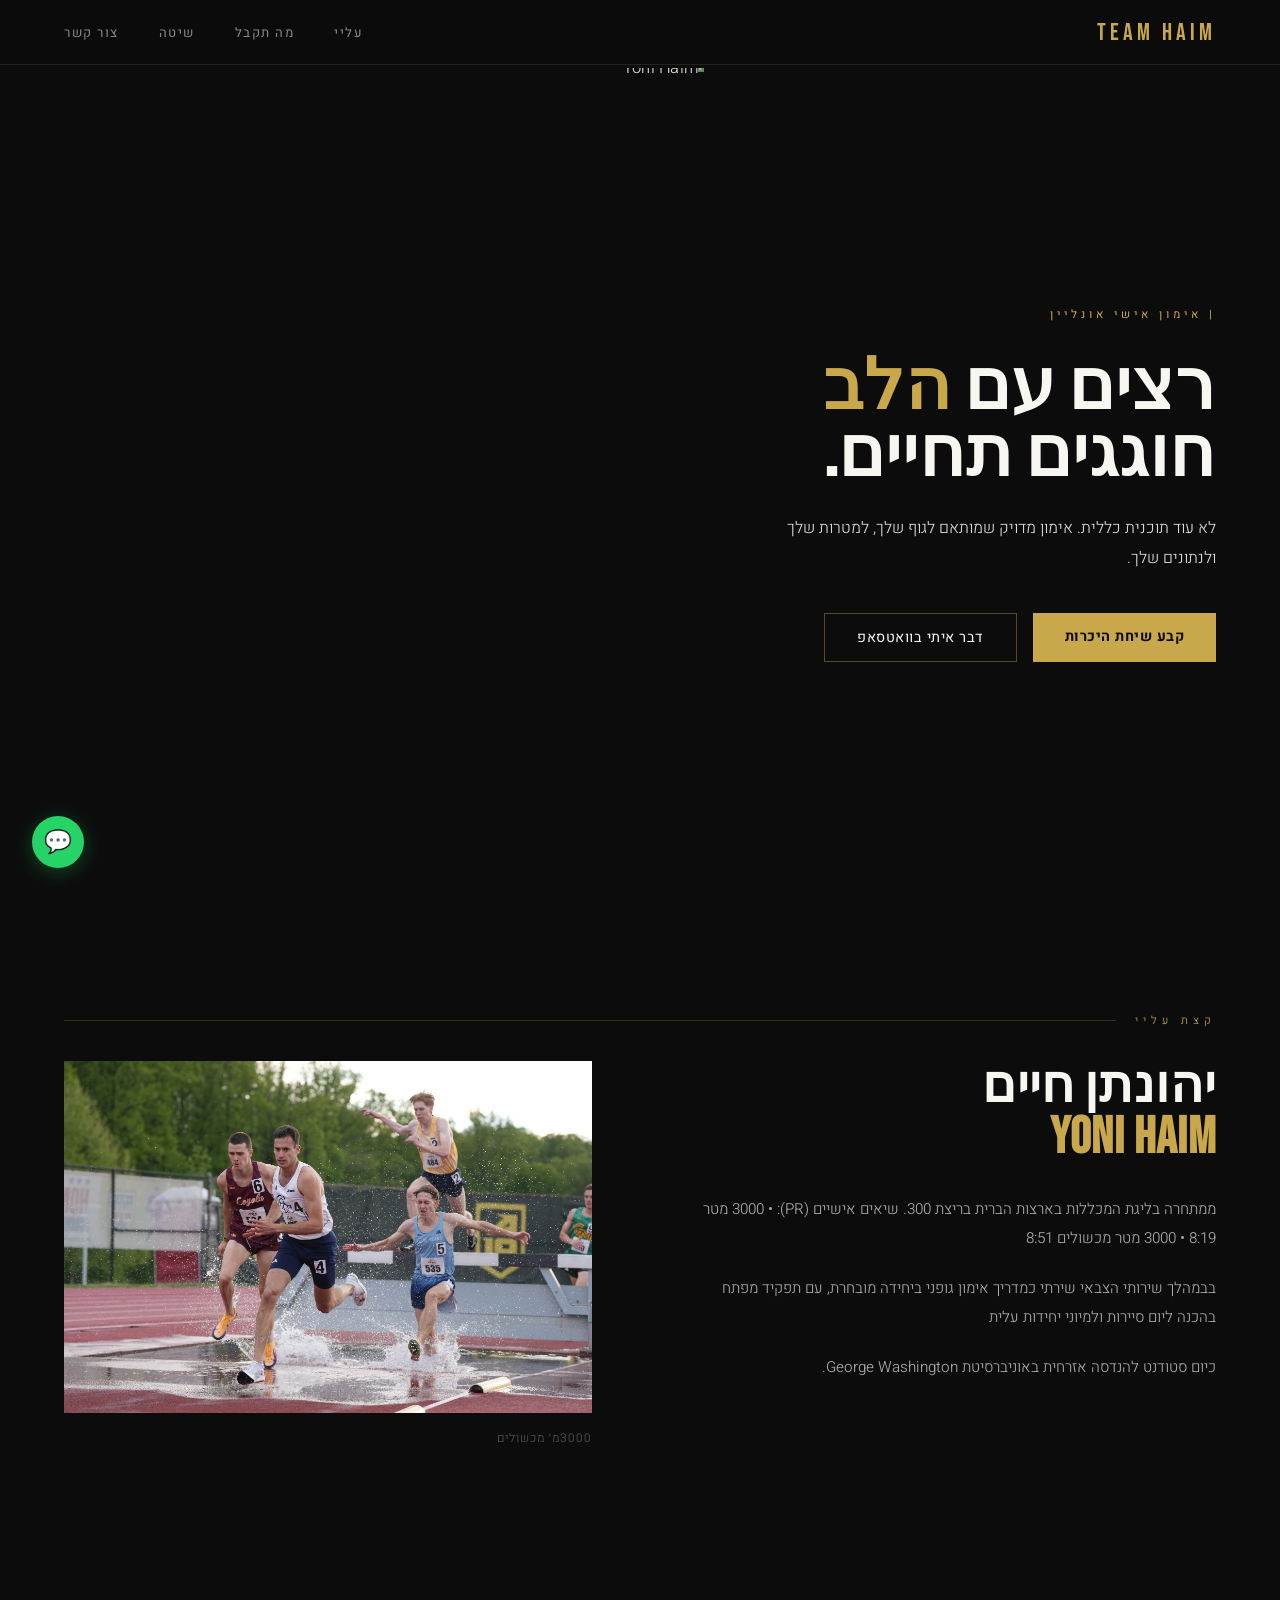
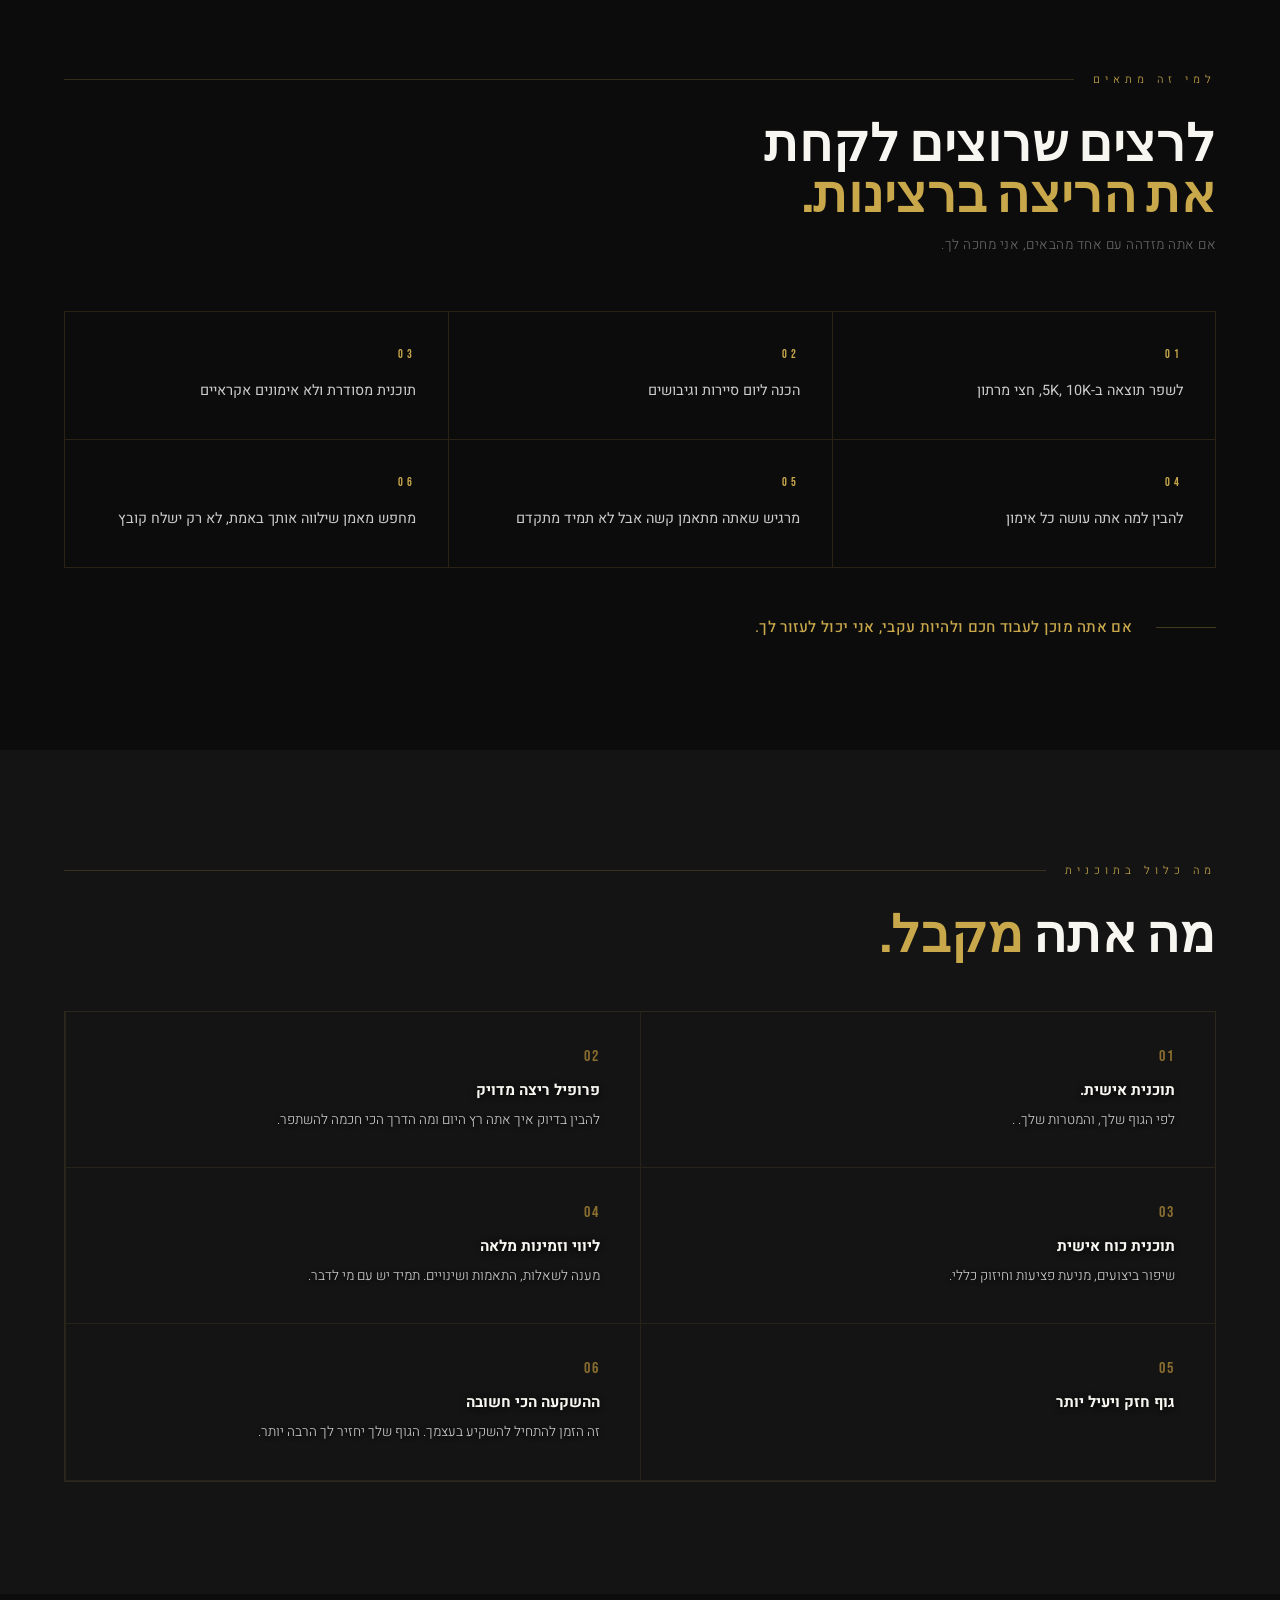
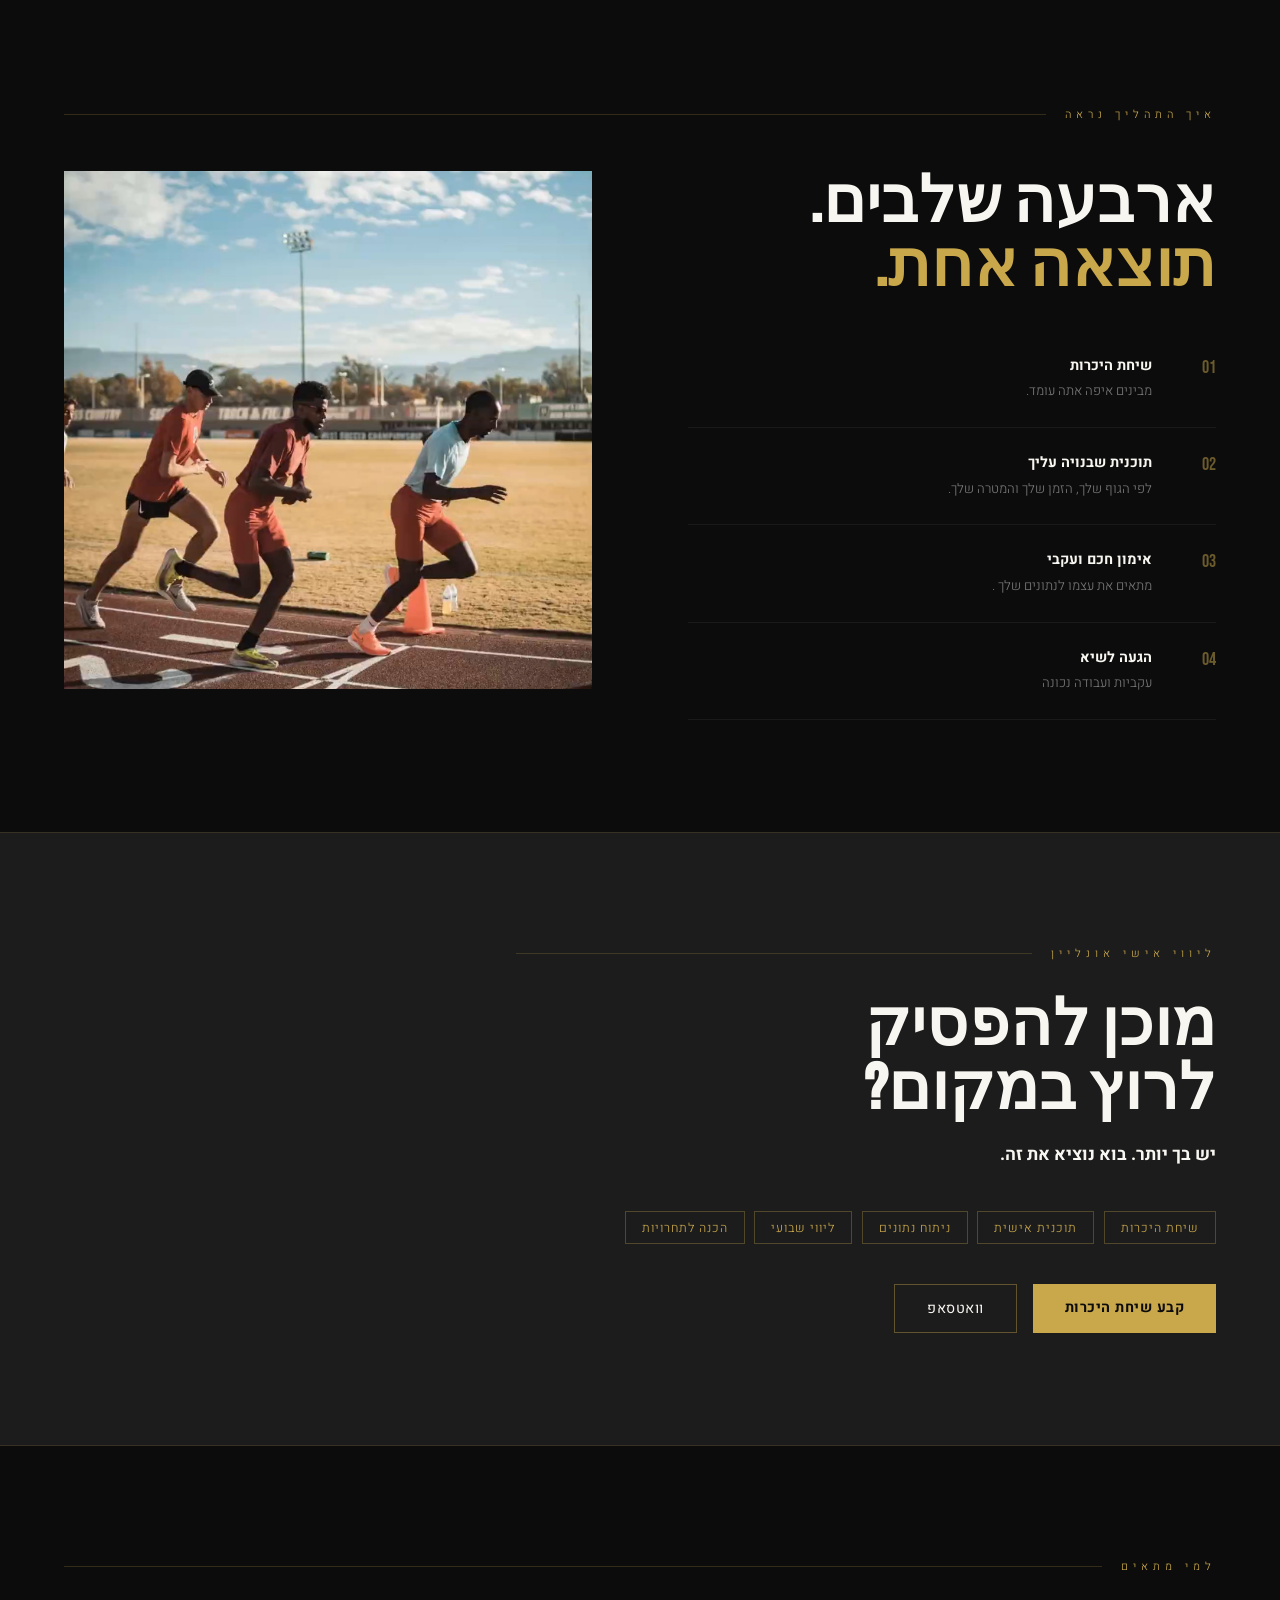
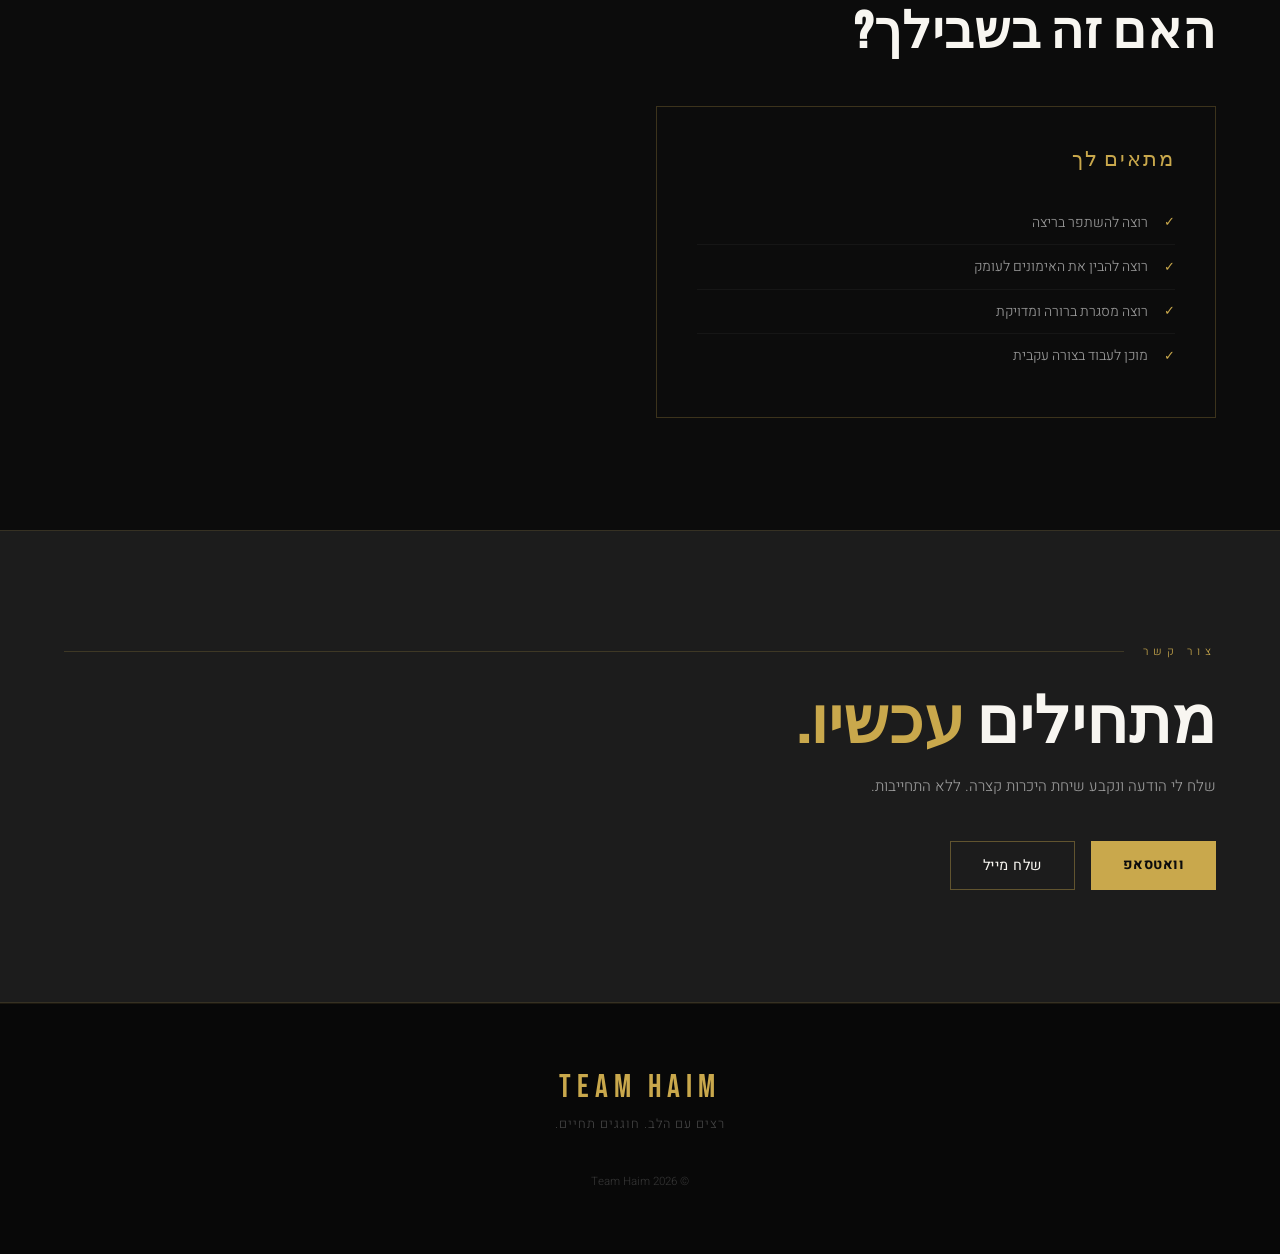
==== index.html @ 81c96c34 "Update index.html" ====
<!DOCTYPE html>
<html lang="he" dir="rtl">
<head>
<meta charset="UTF-8">
<meta name="viewport" content="width=device-width, initial-scale=1.0, viewport-fit=cover">
<title>Team Haim | רצים עם הלב</title>
<meta name="description" content="Team Haim - אימון ריצה אישי ואונליין. תוכנית מותאמת אישית, ניתוח נתונים מתקדם וליווי צמוד עד היעד.">
<meta name="theme-color" content="#0c0c0c">
<meta name="apple-mobile-web-app-capable" content="yes">
<meta name="apple-mobile-web-app-status-bar-style" content="black-translucent">
<meta property="og:title" content="Team Haim | רצים עם הלב">
<meta property="og:description" content="אימון ריצה אישי ואונליין. תוכנית מותאמת אישית, ניתוח נתונים מתקדם וליווי צמוד עד היעד.">
<meta property="og:type" content="website">
<link href="https://fonts.googleapis.com/css2?family=Heebo:wght@300;400;500;700;900&family=Bebas+Neue&display=swap" rel="stylesheet">
<link rel="stylesheet" href="styles.css">
</head>
<body>

<nav>
  <div class="nav-logo">TEAM HAIM</div>
  <ul class="nav-links">
    <li><a href="#about">עליי</a></li>
    <li><a href="#benefits">מה תקבל</a></li>
    <li><a href="#method">שיטה</a></li>
    <li><a href="#contact">צור קשר</a></li>
  </ul>
  <button class="hamburger" id="hamburgerBtn" aria-label="תפריט">
    <span></span><span></span><span></span>
  </button>
</nav>

<div class="mobile-menu" id="mobileMenu">
  <a href="#about" onclick="closeMenu()">עליי</a>
  <a href="#benefits" onclick="closeMenu()">מה תקבל</a>
  <a href="#method" onclick="closeMenu()">שיטה</a>
  <a href="#coaching" onclick="closeMenu()">ליווי</a>
  <a href="#contact" onclick="closeMenu()">צור קשר</a>
</div>

<!-- ═══════════════════════════════════════════════════════════
     HERO

     DESKTOP  — CSS grid (direction:ltr override) puts
     hero-image-panel in the LEFT column (55%) as a contained
     side panel, and hero-text in the RIGHT column (45%) on
     a solid black background. No full-bleed, no gradient.

     MOBILE   — Flex column. hero-image-panel is position:absolute
     but its TOP is set to the estimated header height (~11rem) so
     it starts BELOW the black title bar. Faces appear at the very
     top of the image zone, not hidden behind the header.
     hero-content has a top padding that pushes the bio text down
     into the mid-body area of the image (below the faces).
     ═══════════════════════════════════════════════════════════ -->
<section class="hero">

  <!-- Photo — contained left panel on desktop, bg image on mobile -->
  <div class="hero-image-panel">
    <img src="yoni-main.jpg" alt="Yoni Haim">
  </div>

  <!-- Text wrapper — right column on desktop, stacked on mobile -->
  <div class="hero-text">

    <div class="hero-header">
      <div class="hero-tag">  | אימון אישי אונליין</div>
      <h1 class="hero-title">
        רצים עם <em>הלב</em><br>
        חוגגים תחיים.
      </h1>
    </div>

    <div class="hero-content">
  <p class="hero-sub">
לא עוד תוכנית כללית. אימון מדויק שמותאם לגוף שלך, למטרות שלך ולנתונים שלך.
  </p>
  <div class="hero-btns">
    <a href="#contact" class="btn-gold">קבע שיחת היכרות</a>
    <a href="https://wa.me/972558814177" target="_blank" class="btn-outline">דבר איתי בוואטסאפ</a>
  </div>
</div>

  </div><!-- /hero-text -->
</section>

<!-- ABOUT -->
<section class="section" id="about">
  <div class="section-label">קצת עליי</div>
  <div class="about-grid">
    <div class="about-text">
      <h2 class="section-title">יהונתן חיים<br><span style="color:var(--gold)">Yoni Haim</span></h2>
      <p>ממתחרה בליגת המכללות בארצות הברית בריצת 300.

שיאים אישיים (PR):
• 3000 מטר 8:19  
• 3000 מטר מכשולים 8:51 </p>
      <p>בבמהלך שירותי הצבאי שירתי כמדריך אימון גופני ביחידה מובחרת, עם תפקיד מפתח בהכנה ליום סיירות  ולמיוני יחידות עלית</p>
      <p>כיום סטודנט להנדסה אזרחית באוניברסיטת George Washington.</p>
    </div>
    <div class="about-image-stack">
      <img src="race-1.jpg" alt="Race">
      <p class="about-image-caption">3000מ׳ מכשולים</p>
    </div>
  </div>
</section>

<!-- WHO IS THIS FOR -->
<section id="who" style="padding:7rem 4rem;background:var(--black);">
  <div class="section-label">למי זה מתאים</div>
  <h2 class="section-title" style="margin-bottom:0.8rem;">לרצים שרוצים לקחת<br><em style="color:var(--gold);font-style:normal;">את הריצה ברצינות.</em></h2>
  <p style="color:#666;font-size:0.85rem;margin-bottom:3.5rem;max-width:440px;letter-spacing:0.5px;">אם אתה מזדהה עם אחד מהבאים, אני מחכה לך.</p>
  <div class="who-grid">
    <div class="who-card" style="padding:2.2rem 2rem;border-left:1px solid rgba(201,168,76,0.15);border-bottom:1px solid rgba(201,168,76,0.15);">
      <div style="font-family:'Bebas Neue',sans-serif;font-size:0.75rem;color:var(--gold);letter-spacing:4px;margin-bottom:1rem;">01</div>
      <p style="font-size:0.9rem;color:#ccc;line-height:1.8;font-weight:400;">לשפר תוצאה ב-5K, 10K, חצי מרתון</p>
    </div>
    <div class="who-card" style="padding:2.2rem 2rem;border-left:1px solid rgba(201,168,76,0.15);border-bottom:1px solid rgba(201,168,76,0.15);">
      <div style="font-family:'Bebas Neue',sans-serif;font-size:0.75rem;color:var(--gold);letter-spacing:4px;margin-bottom:1rem;">02</div>
      <p style="font-size:0.9rem;color:#ccc;line-height:1.8;font-weight:400;">הכנה ליום סיירות וגיבושים </p>
    </div>
    <div class="who-card" style="padding:2.2rem 2rem;border-bottom:1px solid rgba(201,168,76,0.15);">
      <div style="font-family:'Bebas Neue',sans-serif;font-size:0.75rem;color:var(--gold);letter-spacing:4px;margin-bottom:1rem;">03</div>
      <p style="font-size:0.9rem;color:#ccc;line-height:1.8;font-weight:400;">תוכנית מסודרת ולא אימונים אקראיים</p>
    </div>
    <div class="who-card" style="padding:2.2rem 2rem;border-left:1px solid rgba(201,168,76,0.15);">
      <div style="font-family:'Bebas Neue',sans-serif;font-size:0.75rem;color:var(--gold);letter-spacing:4px;margin-bottom:1rem;">04</div>
      <p style="font-size:0.9rem;color:#ccc;line-height:1.8;font-weight:400;">להבין למה אתה עושה כל אימון</p>
    </div>
    <div class="who-card" style="padding:2.2rem 2rem;border-left:1px solid rgba(201,168,76,0.15);">
      <div style="font-family:'Bebas Neue',sans-serif;font-size:0.75rem;color:var(--gold);letter-spacing:4px;margin-bottom:1rem;">05</div>
      <p style="font-size:0.9rem;color:#ccc;line-height:1.8;font-weight:400;">מרגיש שאתה מתאמן קשה אבל לא תמיד מתקדם</p>
    </div>
    <div class="who-card" style="padding:2.2rem 2rem;">
      <div style="font-family:'Bebas Neue',sans-serif;font-size:0.75rem;color:var(--gold);letter-spacing:4px;margin-bottom:1rem;">06</div>
      <p style="font-size:0.9rem;color:#ccc;line-height:1.8;font-weight:400;">מחפש מאמן שילווה אותך באמת, לא רק ישלח קובץ</p>
    </div>
  </div>
  <div style="margin-top:3rem;display:flex;align-items:center;gap:1.5rem;">
    <div style="height:1px;background:rgba(201,168,76,0.3);flex:1;max-width:60px;"></div>
    <p style="font-size:0.95rem;color:var(--gold);font-weight:500;letter-spacing:0.3px;">אם אתה מוכן לעבוד חכם ולהיות עקבי, אני יכול לעזור לך.</p>
  </div>
</section>

<!-- BENEFITS — no image on desktop, yoni-last.jpeg on mobile -->
<section class="benefits dark-section" id="benefits">
  <div class="benefits-bg-wrap">
    <img class="benefits-bg-img" src="yoni-last.jpeg" alt="">
    <div class="benefits-overlay"></div>
  </div>
  <div class="benefits-body">
    <div class="section-label">מה כלול בתוכנית</div>
    <h2 class="section-title">מה אתה <em style="color:var(--gold);font-style:normal">מקבל.</em></h2>
    <div class="benefits-grid">
      <div class="benefit-item"><div class="benefit-num">01</div><div class="benefit-title">תוכנית אישית.</div><div class="benefit-desc">לפי הגוף שלך, והמטרות שלך. .</div></div>
      <div class="benefit-item"><div class="benefit-num">02</div><div class="benefit-title">פרופיל ריצה מדויק</div><div class="benefit-desc">להבין בדיוק איך אתה רץ היום ומה הדרך הכי חכמה להשתפר.</div></div>
      <div class="benefit-item"><div class="benefit-num">03</div><div class="benefit-title">תוכנית כוח אישית</div><div class="benefit-desc">שיפור ביצועים, מניעת פציעות וחיזוק כללי.</div></div>
      <div class="benefit-item"><div class="benefit-num">04</div><div class="benefit-title">ליווי וזמינות מלאה</div><div class="benefit-desc"> מענה לשאלות, התאמות ושינויים. תמיד יש עם מי לדבר.</div></div>
      <div class="benefit-item"><div class="benefit-num">05</div><div class="benefit-title">גוף חזק ויעיל יותר</div><div class="benefit-desc"></div></div>
      <div class="benefit-item"><div class="benefit-num">06</div><div class="benefit-title">ההשקעה הכי חשובה</div><div class="benefit-desc">זה הזמן להתחיל להשקיע בעצמך. הגוף שלך יחזיר לך הרבה יותר.</div></div>
    </div>
  </div>
</section>

<!-- METHOD — yoni-train.jpeg desktop only -->
<section class="section" id="method">
  <div class="section-label">איך התהליך נראה</div>
  <div class="method-grid">
    <div class="method-steps">
      <h2 class="section-title" style="margin-bottom:2rem;font-size:clamp(2.5rem,5vw,4rem)">ארבעה שלבים.<br><em style="color:var(--gold);font-style:normal">תוצאה אחת.</em></h2>
      <div class="step"><div class="step-num">01</div><div><div class="step-title">שיחת היכרות</div><div class="step-desc">מבינים איפה אתה עומד.</div></div></div>
      <div class="step"><div class="step-num">02</div><div><div class="step-title">תוכנית שבנויה עליך</div><div class="step-desc">לפי הגוף שלך, הזמן שלך והמטרה שלך.</div></div></div>
      <div class="step"><div class="step-num">03</div><div><div class="step-title">אימון חכם ועקבי</div><div class="step-desc">מתאים את עצמו לנתונים שלך .</div></div></div>
      <div class="step"><div class="step-num">04</div><div><div class="step-title">הגעה לשיא</div><div class="step-desc">עקביות ועבודה נכונה</div></div></div>
    </div>
    <div class="method-image">
      <img src="yoni-train.jpeg" alt="Training">
    </div>
  </div>
</section>

<!-- CTA -->
<section class="cta-section" id="coaching">
  <div class="cta-inner">
    <div class="section-label">ליווי אישי אונליין</div>
    <h2 class="cta-title">מוכן להפסיק<br>לרוץ במקום?</h2>
    <p class="cta-body"><strong style="display:block;font-size:1.1rem;color:var(--white);margin-bottom:0.5rem;">יש בך יותר. בוא נוציא את זה.</strong></p>
    <div class="cta-includes">
      <span class="tag">שיחת היכרות</span>
      <span class="tag">תוכנית אישית</span>
      <span class="tag">ניתוח נתונים</span>
      <span class="tag">ליווי שבועי</span>
      <span class="tag">הכנה לתחרויות</span>
    </div>
    <div style="display:flex;gap:1rem;flex-wrap:wrap">
      <a href="#contact" class="btn-gold">קבע שיחת היכרות</a>
      <a href="https://wa.me/972558814177" target="_blank" class="btn-outline">וואטסאפ</a>
    </div>
  </div>
</section>

<!-- למי מתאים -->
<section class="whom-section">
  <div class="section-label">למי מתאים</div>
  <h2 class="section-title">האם זה בשבילך?</h2>
  <div class="whom-grid">
    <div class="whom-box yes">
      <div class="whom-box-title">מתאים לך</div>
      <ul class="whom-list">
        <li>רוצה להשתפר בריצה </li>
        <li>רוצה להבין את האימונים לעומק</li>
        <li>רוצה מסגרת ברורה ומדויקת</li>
        <li>מוכן לעבוד בצורה עקבית </li>
      </ul>
    </div>
</section>

<!-- CONTACT -->
<section class="cta-section" id="contact">
  <div class="section-label">צור קשר</div>
  <h2 class="cta-title">מתחילים <em>עכשיו.</em></h2>
  <p class="cta-body">שלח לי הודעה ונקבע שיחת היכרות קצרה. ללא התחייבות.</p>
  <div style="display:flex;gap:1rem;flex-wrap:wrap;">
    <a href="https://wa.me/972558814177?text=%D7%94%D7%99%20%D7%99%D7%95%D7%A0%D7%99%2C%20%D7%90%D7%A0%D7%99%20%D7%A8%D7%95%D7%A6%D7%94%20%D7%9C%D7%94%D7%AA%D7%97%D7%99%D7%9C%20%D7%9C%D7%94%D7%AA%D7%90%D7%9E%D7%9F" target="_blank" class="btn-gold">וואטסאפ</a>
    <a href="mailto:info.teamhaim@gmail.com" class="btn-outline">שלח מייל</a>
  </div>
</section>

<footer>
  <div class="footer-logo">TEAM HAIM</div>
  <p class="footer-tag">רצים עם הלב. חוגגים  תחיים.</p>
  <p class="footer-bottom">© 2026 Team Haim</p>
</footer>

<a class="wa-float" href="https://wa.me/972558814177" target="_blank" aria-label="צור קשר בוואטסאפ">💬</a>
<script src="script.js"></script>
</body>
</html>
---- styles.css ----
* { margin: 0; padding: 0; box-sizing: border-box; }
:root {
  --black: #0c0c0c;
  --dark: #141414;
  --dark2: #1c1c1c;
  --gold: #c9a84c;
  --gold-light: #e8c97a;
  --gold-dim: #8a6e2f;
  --white: #f8f6f1;
  --off-white: #e8e4da;
  --gray: #666;
  --gray-light: #333;
}
html { scroll-behavior: smooth; }
body {
  font-family: 'Heebo', sans-serif;
  background: var(--black);
  color: var(--white);
  direction: rtl;
  text-align: right;
  overflow-x: hidden;
  font-weight: 300;
}

/* ── NAV ─────────────────────────────────────────────── */
nav { position: fixed; top: 0; right: 0; left: 0; z-index: 100; display: flex; justify-content: space-between; align-items: center; padding: 1.1rem 4rem; background: rgba(12,12,12,0.96); border-bottom: 1px solid rgba(201,168,76,0.15); }
.nav-logo { font-family: 'Bebas Neue', sans-serif; font-size: 1.5rem; letter-spacing: 4px; color: var(--gold); }
.nav-links { display: flex; gap: 2.5rem; list-style: none; }
.nav-links a { color: #888; text-decoration: none; font-size: 0.82rem; font-weight: 400; letter-spacing: 1.5px; transition: color 0.2s; }
.nav-links a:hover { color: var(--gold); }
.hamburger { display: none; flex-direction: column; justify-content: center; gap: 5px; cursor: pointer; padding: 4px; background: none; border: none; }
.hamburger span { display: block; width: 22px; height: 2px; background: var(--gold); transition: all 0.3s; }
.hamburger.open span:nth-child(1) { transform: rotate(45deg) translate(5px, 5px); }
.hamburger.open span:nth-child(2) { opacity: 0; }
.hamburger.open span:nth-child(3) { transform: rotate(-45deg) translate(5px, -5px); }
.mobile-menu { display: none; position: fixed; top: 0; right: 0; left: 0; bottom: 0; background: rgba(12,12,12,0.98); z-index: 99; flex-direction: column; align-items: center; justify-content: center; gap: 2rem; }
.mobile-menu.open { display: flex; }
.mobile-menu a { color: var(--white); text-decoration: none; font-size: 1.5rem; font-family: 'Bebas Neue', sans-serif; letter-spacing: 4px; transition: color 0.2s; }
.mobile-menu a:hover { color: var(--gold); }

/* ══════════════════════════════════════════════════════
   HERO — DESKTOP

   Two-column grid. direction:ltr is set on .hero so that
   grid columns are ordered physically left→right regardless
   of the page's RTL direction. Each child restores dir:rtl.

   Left  column (55%) — hero-image-panel: contained photo,
     fills the full column height. No overlay, no full-bleed.
   Right column (45%) — hero-text: solid black, text centred.
   ══════════════════════════════════════════════════════ */
.hero {
  min-height: 100vh;
  padding-top: 68px;

  /* creates 2 columns */
  display: grid;

  /* LEFT = image / RIGHT = text */
  grid-template-columns: 55% 45%;

  /* keeps image physically on left side */
  direction: ltr;

  background: var(--black);
}


/* IMAGE COLUMN */
.hero-image-panel {
  direction: rtl;
  position: relative;

  /* hides anything outside the frame */
  overflow: hidden;
}


/* THE ACTUAL IMAGE */
.hero-image-panel img {
  width: 100%;
  height: 100%;

  /* fills entire area */
  object-fit: cover;

  /*
    THIS IS THE MAIN CONTROL

    first value = left/right
    second value = up/down
  */

  /* move image LEFT */
  object-position: 20% center;

  /*
    cinematic luxury effect
  */
  transform: scale(1.03);

  /*
    darkens image slightly
  */
  filter: brightness(0.88);

  display: block;
}


/* OVERLAY */
.hero-image-panel::after {
  content: '';
  position: absolute;
  inset: 0;

  /* currently disabled */
  display: none;
}

/* Text column — right column on desktop */
.hero-text {
  direction: rtl;
  display: flex;
  flex-direction: column;
  justify-content: center;
  padding: 3rem 4rem;
  background: var(--black);
}

.hero-tag { font-size: 0.72rem; font-weight: 400; letter-spacing: 4px; color: var(--gold); text-transform: uppercase; margin-bottom: 2rem; }
.hero-title { font-family: 'Bebas Neue', sans-serif; font-size: clamp(3rem, 5.5vw, 5.5rem); line-height: 0.95; letter-spacing: 1px; color: var(--white); margin-bottom: 1.5rem; }
.hero-title em { color: var(--gold); font-style: normal; }
.hero-sub { font-size: 1rem; color: rgba(255,255,255,0.85); line-height: 1.9; margin-bottom: 2.5rem; font-weight: 300; }
.hero-btns { display: flex; gap: 1rem; flex-wrap: wrap; }

/* BUTTONS */
.btn-gold { background: var(--gold); color: var(--black); border: none; padding: 0.8rem 2rem; font-family: 'Heebo', sans-serif; font-size: 0.9rem; font-weight: 700; cursor: pointer; letter-spacing: 0.5px; transition: background 0.2s, transform 0.15s; text-decoration: none; display: inline-block; -webkit-tap-highlight-color: transparent; }
.btn-gold:hover { background: var(--gold-light); transform: translateY(-1px); }
.btn-outline { background: transparent; color: var(--white); border: 1px solid rgba(201,168,76,0.4); padding: 0.8rem 2rem; font-family: 'Heebo', sans-serif; font-size: 0.9rem; font-weight: 400; cursor: pointer; letter-spacing: 0.5px; transition: border-color 0.2s, color 0.2s, transform 0.15s; text-decoration: none; display: inline-block; -webkit-tap-highlight-color: transparent; }
.btn-outline:hover { border-color: var(--gold); color: var(--gold); }

/* SECTION BASE */
.section { padding: 7rem 4rem; }
.section-label { font-size: 0.7rem; letter-spacing: 5px; color: var(--gold); text-transform: uppercase; margin-bottom: 2rem; display: flex; align-items: center; gap: 1.2rem; }
.section-label::after { content: ''; flex: 1; height: 1px; background: rgba(201,168,76,0.2); }
.section-title { font-family: 'Bebas Neue', sans-serif; font-size: clamp(2.2rem, 4vw, 3.2rem); line-height: 1; letter-spacing: 1px; margin-bottom: 2rem; }

/* ABOUT */
.about-grid { display: grid; grid-template-columns: 1fr 1fr; gap: 6rem; align-items: start; }
.about-text p { font-size: 0.95rem; line-height: 1.9; color: #aaa; margin-bottom: 1.3rem; }
.about-text p:last-child { margin-bottom: 0; }
.about-image-stack { position: relative; }
.about-image-stack img { width: 100%; display: block; object-fit: cover; object-position: center 15%; max-height: 420px; }
.about-image-caption { margin-top: 1rem; font-size: 0.75rem; color: #555; letter-spacing: 1px; text-transform: uppercase; }

/* BENEFITS — desktop: solid dark, NO photo */
.dark-section { background: var(--dark); padding: 7rem 4rem; }
#benefits { position: relative; overflow: hidden; width: 100%; }
.benefits-bg-wrap { display: none; } /* hidden on desktop, shown on mobile */
.benefits-bg-wrap { position: absolute; inset: 0; z-index: 0; }
.benefits-bg-img { width: 100%; height: 100%; object-fit: cover; object-position: center 65%; display: block; }
.benefits-overlay { position: absolute; inset: 0; background: rgba(12,12,12,0.82); }
.benefits-body { position: relative; z-index: 1; }
.benefits-grid { display: grid; grid-template-columns: repeat(2, 1fr); gap: 0; border: 1px solid rgba(201,168,76,0.12); margin-top: 3rem; }
.benefit-item { padding: 2.2rem 2.5rem; border-bottom: 1px solid rgba(201,168,76,0.1); border-left: 1px solid rgba(201,168,76,0.1); transition: background 0.2s; }
.benefit-item:hover { background: rgba(201,168,76,0.06); }
.benefit-num { font-family: 'Bebas Neue', sans-serif; font-size: 1rem; color: var(--gold-dim); letter-spacing: 2px; margin-bottom: 0.8rem; }
.benefit-title { font-size: 0.95rem; font-weight: 700; color: var(--white); margin-bottom: 0.5rem; text-shadow: 0 1px 6px rgba(0,0,0,0.9); }
.benefit-desc { font-size: 0.85rem; color: #ccc; line-height: 1.7; text-shadow: 0 1px 4px rgba(0,0,0,0.9); }

/* METHOD */
.method-grid { display: grid; grid-template-columns: 1fr 1fr; gap: 6rem; align-items: start; margin-top: 3rem; }
.step { display: grid; grid-template-columns: 2.5rem 1fr; gap: 1.5rem; padding: 1.5rem 0; border-bottom: 1px solid rgba(255,255,255,0.06); align-items: start; }
.step-num { font-family: 'Bebas Neue', sans-serif; font-size: 1.1rem; color: var(--gold); opacity: 0.5; padding-top: 2px; }
.step-title { font-size: 0.9rem; font-weight: 700; margin-bottom: 0.3rem; }
.step-desc { font-size: 0.83rem; color: #777; line-height: 1.7; }
.method-image { overflow: hidden; }
.method-image img { width: 100%; height: 100%; object-fit: cover; object-position: 30% center; display: block; min-height: 500px; }

/* CTA */
.cta-section { background: var(--dark2); padding: 7rem 4rem; border-top: 1px solid rgba(201,168,76,0.15); border-bottom: 1px solid rgba(201,168,76,0.15); }
.cta-inner { max-width: 700px; }
.cta-title { font-family: 'Bebas Neue', sans-serif; font-size: clamp(2.5rem, 5vw, 4rem); letter-spacing: 1px; color: var(--white); margin-bottom: 1rem; line-height: 1; }
.cta-title em { color: var(--gold); font-style: normal; }
.cta-body { font-size: 0.95rem; color: #999; line-height: 1.9; margin-bottom: 2.5rem; max-width: 500px; }
.cta-includes { display: flex; flex-wrap: wrap; gap: 0.6rem; margin-bottom: 2.5rem; }
.tag { border: 1px solid rgba(201,168,76,0.3); color: var(--gold); padding: 0.4rem 1rem; font-size: 0.78rem; letter-spacing: 1px; }

/* ── FOR WHOM (בוא נהיה כנים) ────────────────────────── */
.whom-section { padding: 7rem 4rem; }
.whom-grid { display: grid; grid-template-columns: 1fr 1fr; gap: 2rem; margin-top: 3rem; }
.whom-box { padding: 2.5rem; border: 1px solid rgba(255,255,255,0.06); }
.whom-box.yes { border-color: rgba(201,168,76,0.25); }
.whom-box-title { font-family: 'Bebas Neue', sans-serif; font-size: 1.3rem; letter-spacing: 2px; margin-bottom: 1.8rem; }
.whom-box.yes .whom-box-title { color: var(--gold); }
.whom-box.no .whom-box-title { color: #444; }
.whom-list { list-style: none; }
.whom-list li { font-size: 0.88rem; color: #999; padding: 0.7rem 0; border-bottom: 1px solid rgba(255,255,255,0.04); display: flex; align-items: center; gap: 1rem; }
.whom-list li:last-child { border-bottom: none; }
.whom-box.yes li::before { content: '✓'; color: var(--gold); font-size: 0.8rem; flex-shrink: 0; }
.whom-box.no li::before { content: '✗'; color: #444; font-size: 0.8rem; flex-shrink: 0; }

/* WHO GRID */
.who-card { background: var(--black); transition: background 0.25s; -webkit-tap-highlight-color: transparent; }
.who-card:hover { background: rgba(201,168,76,0.05); }
.who-grid { display: grid; grid-template-columns: repeat(3, 1fr); gap: 0; border: 1px solid rgba(201,168,76,0.15); }

/* FOOTER */
footer { background: #080808; padding: 4rem; text-align: center; border-top: 1px solid rgba(201,168,76,0.1); }
.footer-logo { font-family: 'Bebas Neue', sans-serif; font-size: 2rem; letter-spacing: 6px; color: var(--gold); margin-bottom: 0.5rem; }
.footer-tag { font-size: 0.8rem; color: #444; margin-bottom: 2.5rem; letter-spacing: 1px; }
.footer-bottom { font-size: 0.72rem; color: #333; }

/* WHATSAPP */
.wa-float { position: fixed; bottom: 2rem; left: 2rem; z-index: 50; background: #25D366; color: white; width: 52px; height: 52px; border-radius: 50%; display: flex; align-items: center; justify-content: center; font-size: 1.4rem; text-decoration: none; box-shadow: 0 4px 20px rgba(37,211,102,0.3); transition: transform 0.2s; -webkit-tap-highlight-color: transparent; }
.wa-float:hover { transform: scale(1.08); }


/* ══════════════════════════════════════════════════════
   MOBILE — max-width: 900px
   ══════════════════════════════════════════════════════ */
@media (max-width: 900px) {
  nav { padding: 1rem 1.5rem; }
  .nav-links { display: none; }
  .hamburger { display: flex; }

  /* ══════════════════════════════════════════════════════
     HERO — MOBILE

     Switch from grid to flex-column. direction:rtl restored.

     The key fix for the "cut-off head" bug:
       hero-image-panel gets top: 11rem instead of top: 0.
       This means the photo starts BELOW the black title bar,
       so faces appear at the very top of the image area —
       not hidden behind the solid-black header.

     hero-content gets padding-top: 30vw which pushes the
     bio text down into the mid-body zone of the photo so
     it sits below the faces without covering them.

     min-height: max(680px, 155vw) gives enough room for the
     full body (and the friend) to be visible = "zoomed out."
     ══════════════════════════════════════════════════════ */
  .hero {
    direction: rtl;
    display: flex;
    flex-direction: column;
    position: relative;
    min-height: max(680px, 155vw);
    padding-top: 68px;
    background: var(--black);
    grid-template-columns: unset; /* clear desktop grid */
  }

  /* Photo starts below the black header — faces NOT hidden */
  .hero-image-panel {
    position: absolute;
    top: 11rem;            /* estimated height of hero-header on mobile */
    right: 0; left: 0; bottom: 0;
    z-index: 0;
    overflow: hidden;
    direction: rtl;
  }
  .hero-image-panel img {
    width: 100%; height: 100%;
    object-fit: cover;
    object-position: center 10%; /* show from near-top of the photo */
    display: block;
  }
  /* Gradient overlay on mobile: top = transparent, bottom = darker for text readability */
  .hero-image-panel::after {
    display: block;
    background: linear-gradient(
      to bottom,
     rgba(12,12,12,0.05) 0%,    /* near-transparent at top */
    rgba(12,12,12,0.3) 35%,   /* still clear — faces zone */
    rgba(12,12,12,0.6) 65%,   /* starts darkening */
    rgba(12,12,12,0.99) 100%   /* very dark at the bottom */
  );
}
 

  /* Text wrapper: full column, flex column, transparent */
  .hero-text {
    direction: rtl;
    display: flex;
    flex-direction: column;
    padding: 0;
    background: transparent;
    flex: 1;
  }

  /* Zone 1 — solid black: tag + title on pure black */
  .hero-header {
    position: relative;
    z-index: 2;
    background: var(--black);
    padding: 2rem 1.5rem 1.5rem;
    max-width: 100%;
  }

  .hero-title { font-size: clamp(2.5rem, 9vw, 3.5rem); margin-bottom: 1rem; }
  .hero-tag { margin-bottom: 1.2rem; }

  /* Zone 2 — transparent: bio text floats over the mid-body of the photo */
  .hero-content {
    position: relative;
    z-index: 1;
    background: transparent;
    /* padding-top creates visible image space before bio text begins,
       keeping text below the faces */
    padding: 50vw 1.5rem 2.5rem;
    max-width: 100%;
  }

.hero-sub { font-size: 0.95rem; max-width: 100%; }

  .hero-btns { flex-direction: column; gap: 0.8rem; }
  .btn-gold, .btn-outline { width: 100%; text-align: center; padding: 1rem 1.5rem; font-size: 1rem; }

  /* BENEFITS — show yoni-last.jpeg background on mobile */
  .benefits-bg-wrap {
    display: block;
    position: absolute;
    inset: 0;
    z-index: 0;
  }

  /* METHOD — hide image column on mobile */
  .method-image { display: none; }

  /* ══════════════════════════════════════════════════════
     בוא נהיה כנים — MOBILE FIX

     Stacked boxes (1 column). Visual treatment matches the
     desktop design: clear borders, box backgrounds, visible
     heading colours, and properly spaced list items.
     ══════════════════════════════════════════════════════ */
  .whom-section { padding: 4rem 1.2rem; }
  .whom-grid {
    grid-template-columns: 1fr;
    gap: 1.5rem;
    margin-top: 2rem;
  }
  .whom-box {
    padding: 2rem 1.5rem;
    border-radius: 2px;
  }
  .whom-box.yes {
    border-color: rgba(201,168,76,0.45);
    background: rgba(201,168,76,0.05);
  }
  .whom-box.no {
    border-color: rgba(255,255,255,0.14);
    background: rgba(255,255,255,0.03);
  }
  .whom-box-title {
    font-size: 1.5rem;
    letter-spacing: 3px;
    margin-bottom: 1.4rem;
  }
  .whom-box.no .whom-box-title { color: #555; }
  .whom-list li {
    font-size: 0.95rem;
    color: #bbb;
    padding: 0.75rem 0;
    gap: 0.9rem;
  }
  .whom-box.yes li::before { color: var(--gold); font-size: 0.9rem; }
  .whom-box.no li::before { color: #555; font-size: 0.9rem; }

  /* Remaining layout resets */
  .about-grid, .method-grid { grid-template-columns: 1fr; }
  .section, .cta-section { padding: 4rem 1.2rem; }
  .section-title { font-size: clamp(2rem, 7vw, 3rem); }
  .about-grid { gap: 2.5rem; }
  .about-text p { font-size: 0.9rem; }
  .about-image-stack img { max-height: 60vw; }
  .dark-section { padding: 4rem 1.2rem; }
  .benefits-grid { grid-template-columns: 1fr; }
  .benefit-item { padding: 1.4rem 1.2rem; }
  .benefit-title { font-size: 1rem; }
  .benefit-desc { font-size: 0.88rem; line-height: 1.65; }
  .method-grid { gap: 2rem; }
  .step { gap: 1rem; }
  .cta-title { font-size: clamp(2rem, 8vw, 3.5rem); }
  .cta-inner { max-width: 100%; }
  .cta-includes { gap: 0.4rem; }
  .tag { font-size: 0.72rem; padding: 0.35rem 0.8rem; }
  footer { padding: 3rem 1.2rem; }
  .footer-logo { font-size: 1.6rem; }
  .wa-float { bottom: 1.2rem; left: 1.2rem; width: 46px; height: 46px; font-size: 1.2rem; }
}

@media (max-width: 768px) {
  #who { padding: 4rem 1.2rem !important; }
  .who-grid { grid-template-columns: 1fr !important; }
  .who-card { border-left: none !important; border-bottom: 1px solid rgba(201,168,76,0.15) !important; }
  .who-card:last-child { border-bottom: none !important; }
}

@media (max-width: 390px) {
  .hero-title { font-size: 2.4rem; }
  .hero-tag { font-size: 0.65rem; }
  .section, .dark-section, .cta-section { padding: 3rem 1rem; }
  .section-label { font-size: 0.62rem; letter-spacing: 3px; }
}

@media (hover: none) {
  .btn-gold:active { background: var(--gold-light); transform: scale(0.96); transition: transform 0.1s, background 0.1s; }
  .btn-outline:active { border-color: var(--gold); color: var(--gold); transform: scale(0.96); transition: transform 0.1s; }
  .who-card:active { background: rgba(201,168,76,0.08); }
  .wa-float:active { transform: scale(0.93); }
}
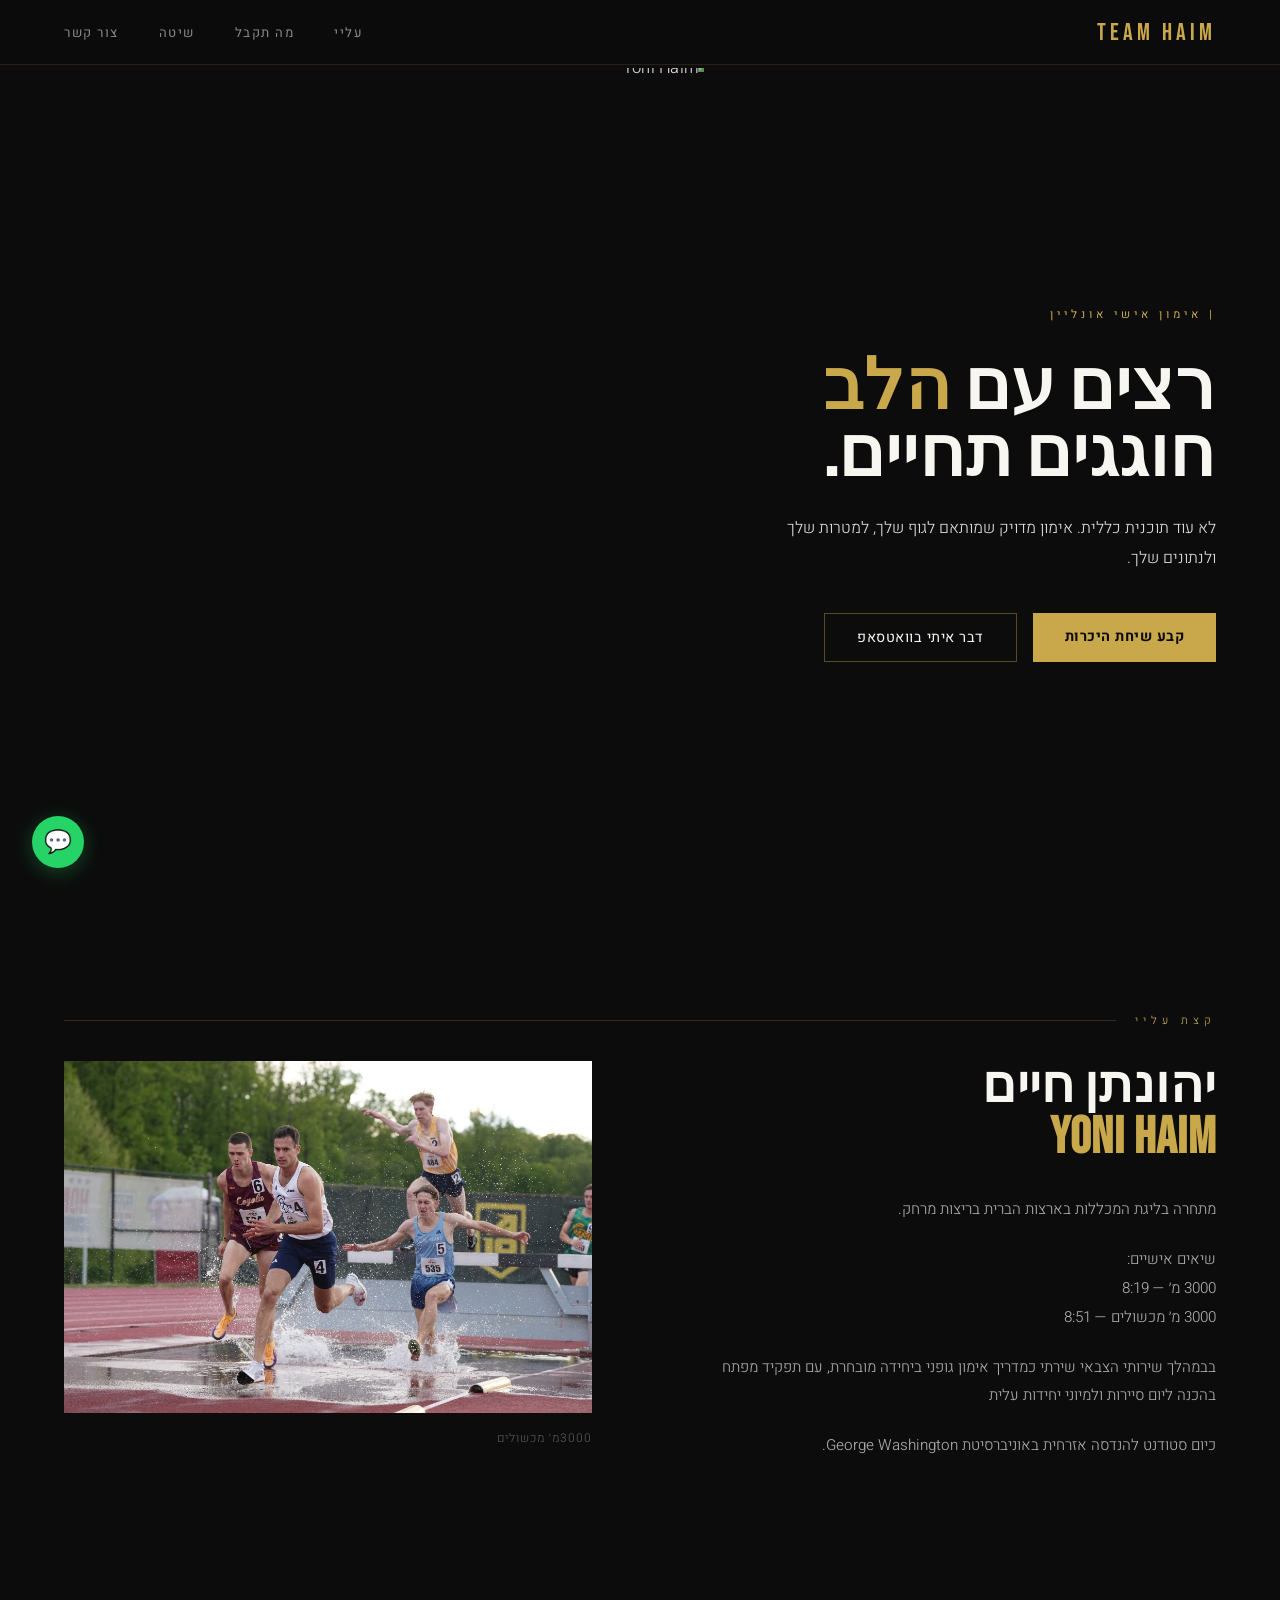
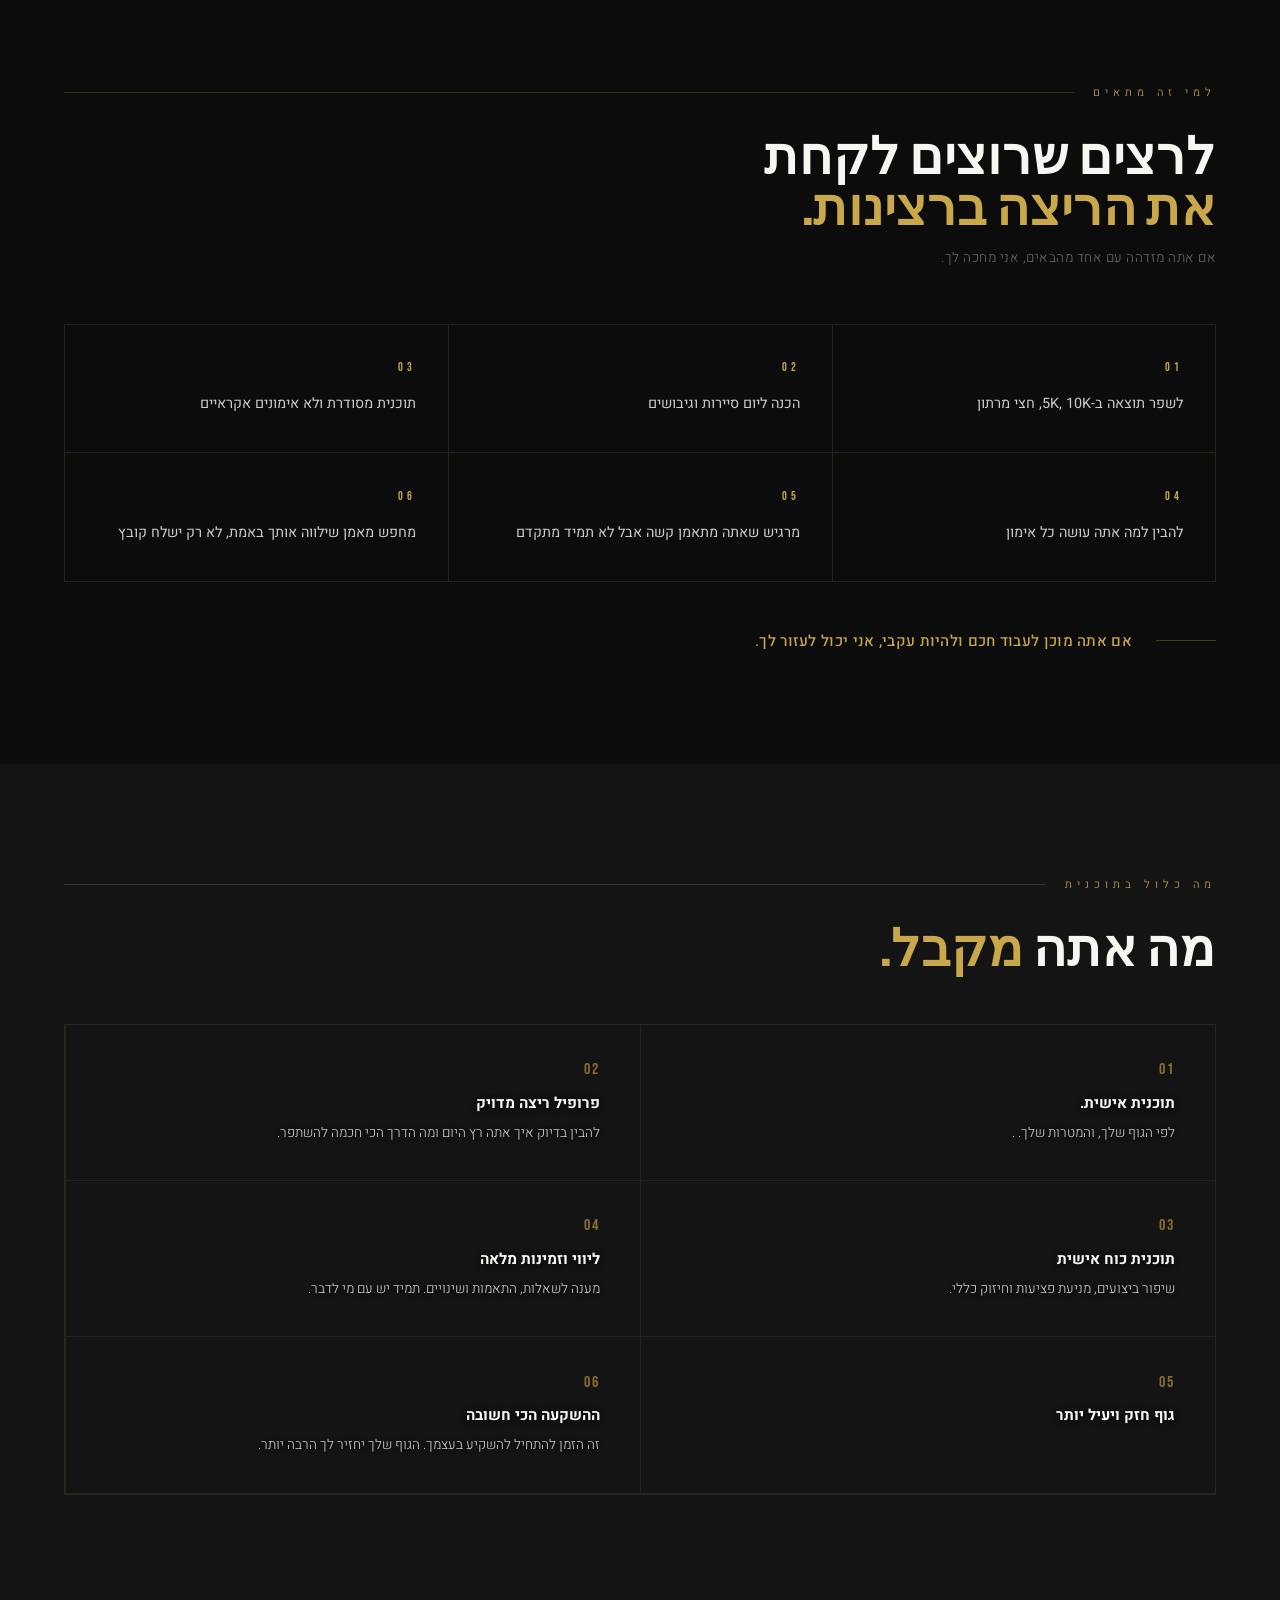
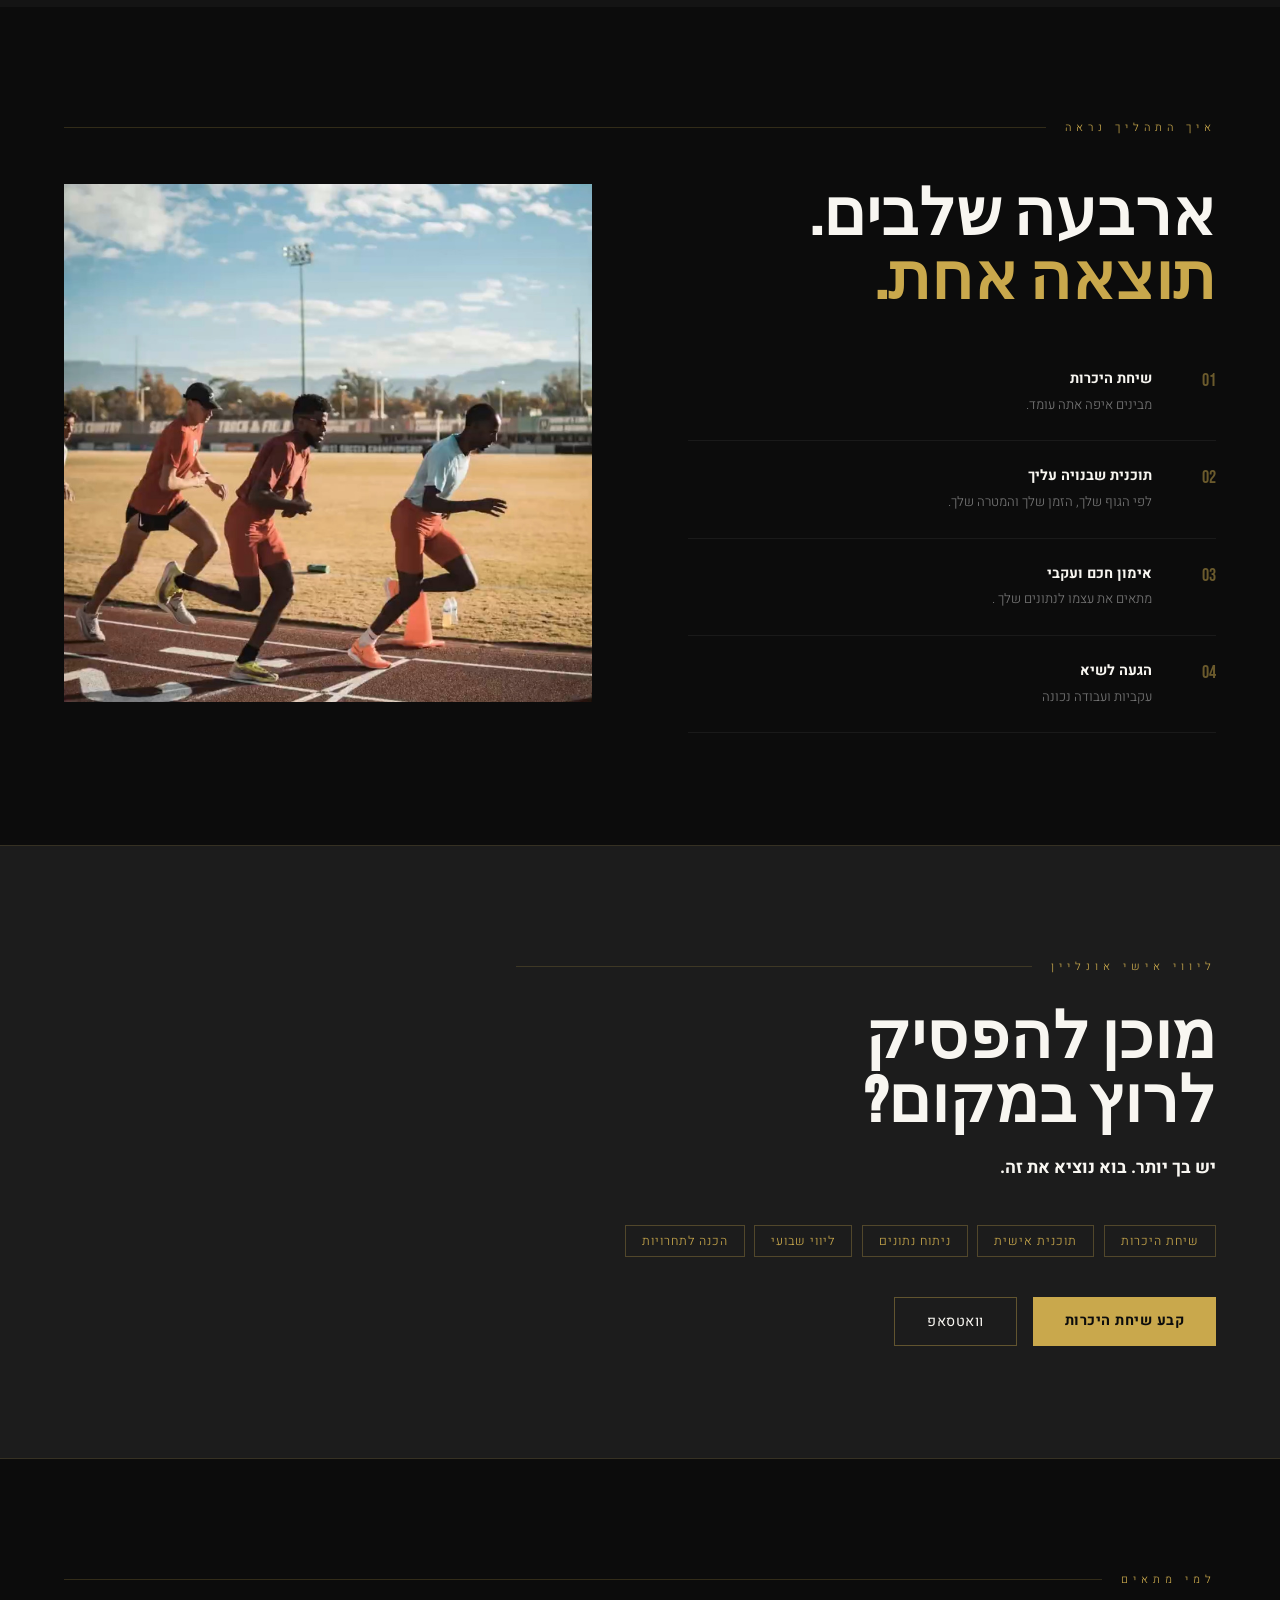
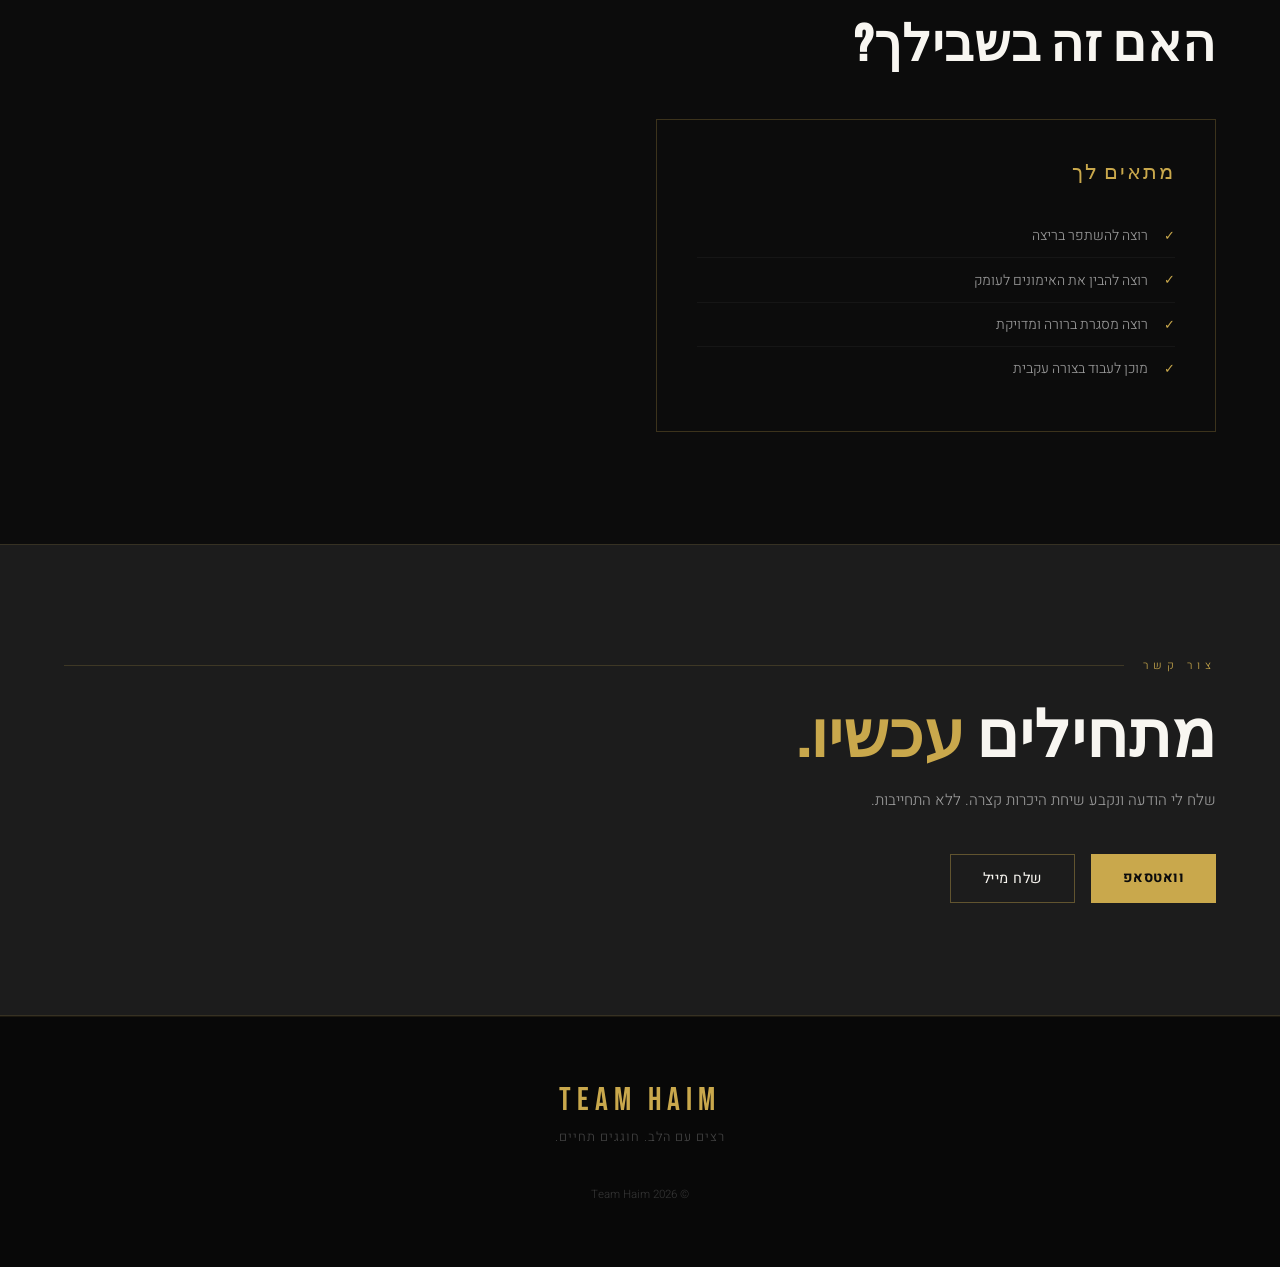
==== commit 38811930: "Revise personal info and achievements in index.html Updated personal achievements and description." ====
--- a/index.html
+++ b/index.html
@@ -89,11 +89,12 @@
   <div class="about-grid">
     <div class="about-text">
       <h2 class="section-title">יהונתן חיים<br><span style="color:var(--gold)">Yoni Haim</span></h2>
-      <p>ממתחרה בליגת המכללות בארצות הברית בריצת 300.
-
-שיאים אישיים (PR):
-• 3000 מטר 8:19  
-• 3000 מטר מכשולים 8:51 </p>
+    <p>מתחרה בליגת המכללות בארצות הברית בריצות מרחק.</p>
+<p>
+  שיאים אישיים:<br>
+  3000 מ׳ &mdash; 8:19<br>
+  3000 מ׳ מכשולים &mdash; 8:51
+</p>
       <p>בבמהלך שירותי הצבאי שירתי כמדריך אימון גופני ביחידה מובחרת, עם תפקיד מפתח בהכנה ליום סיירות  ולמיוני יחידות עלית</p>
       <p>כיום סטודנט להנדסה אזרחית באוניברסיטת George Washington.</p>
     </div>
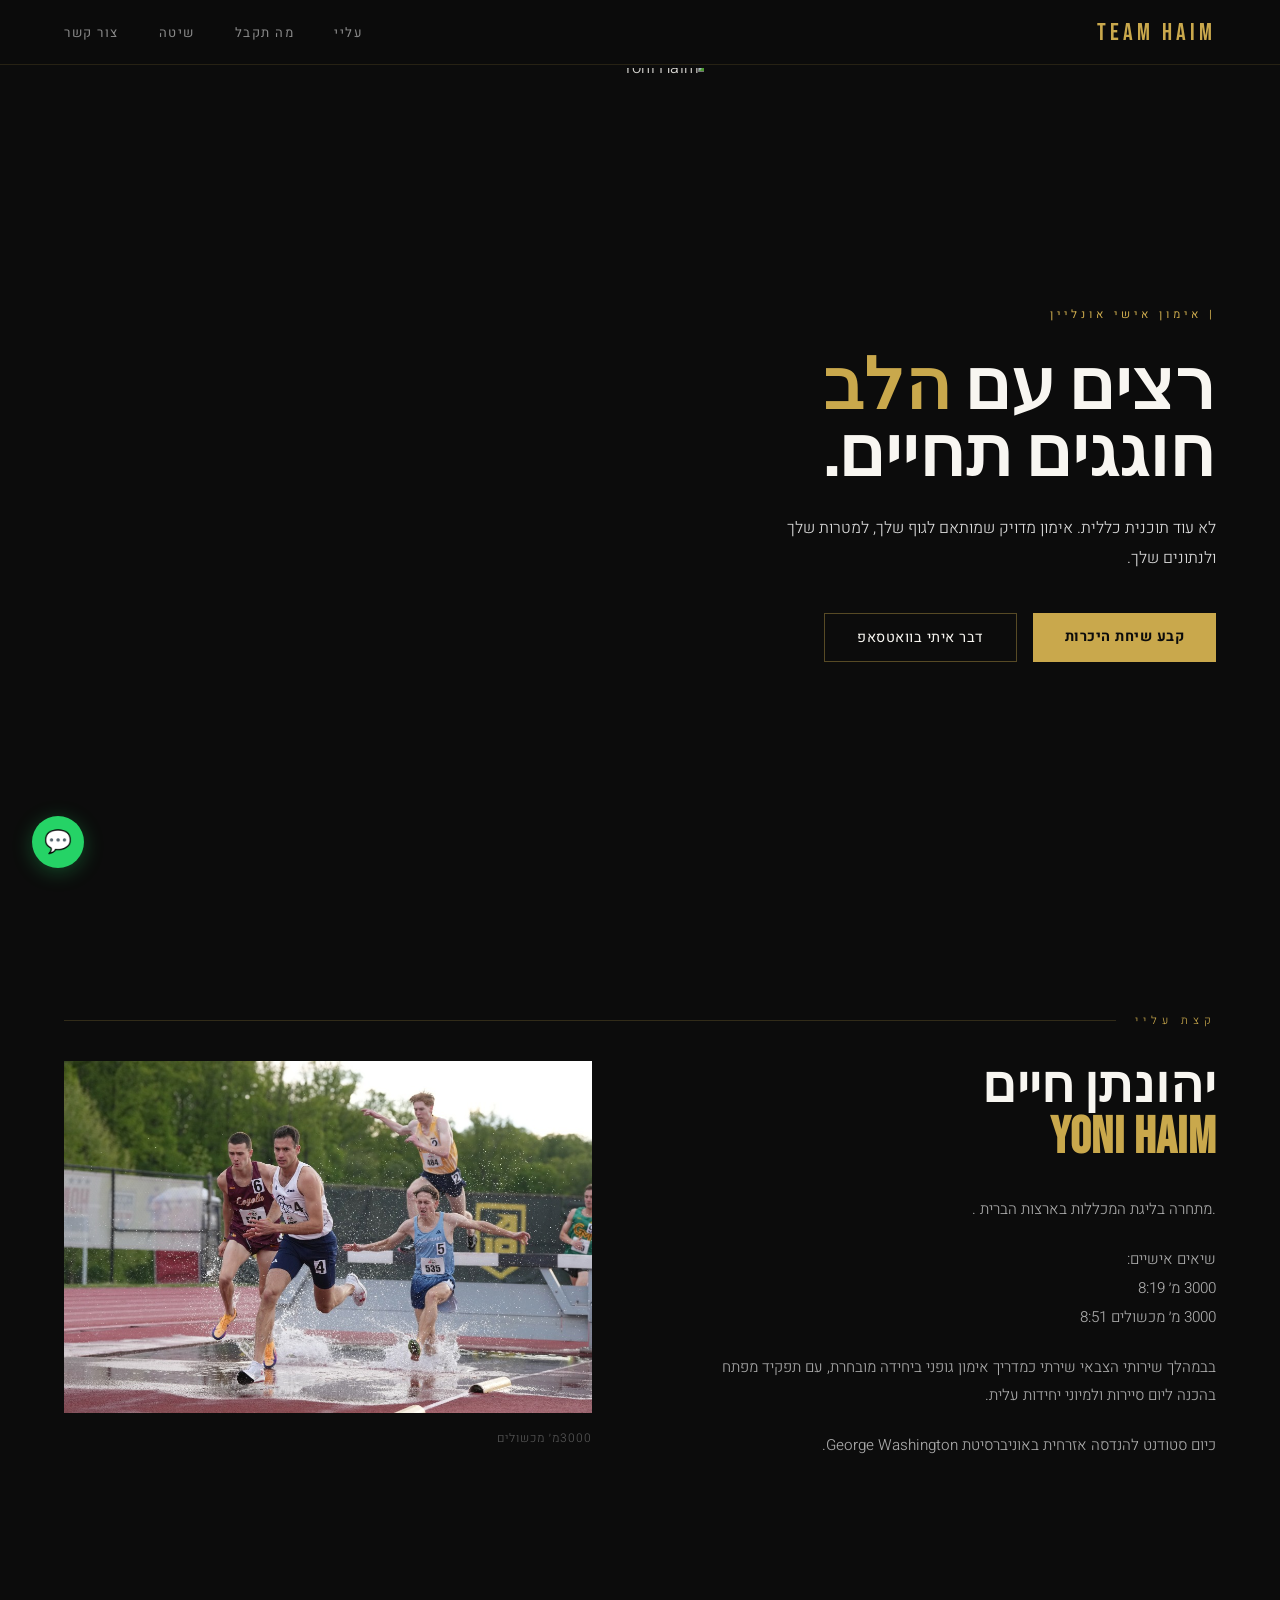
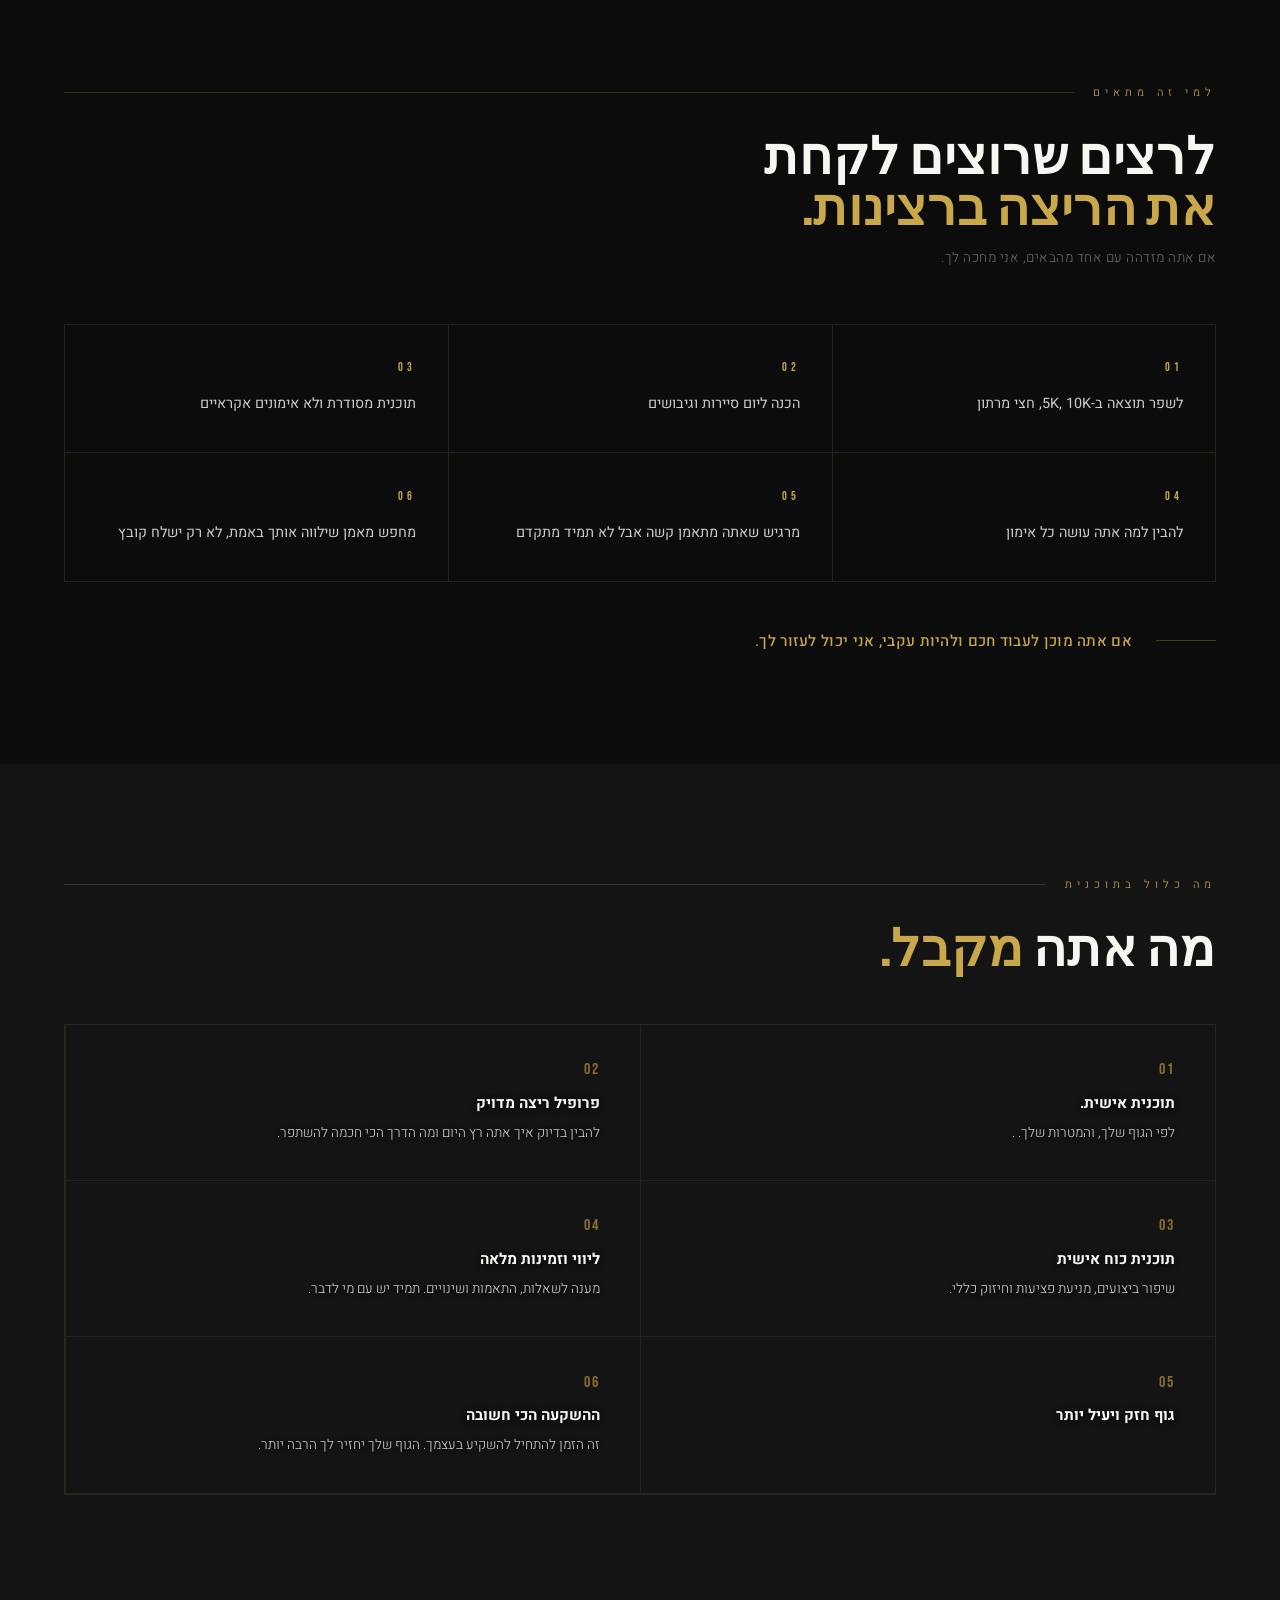
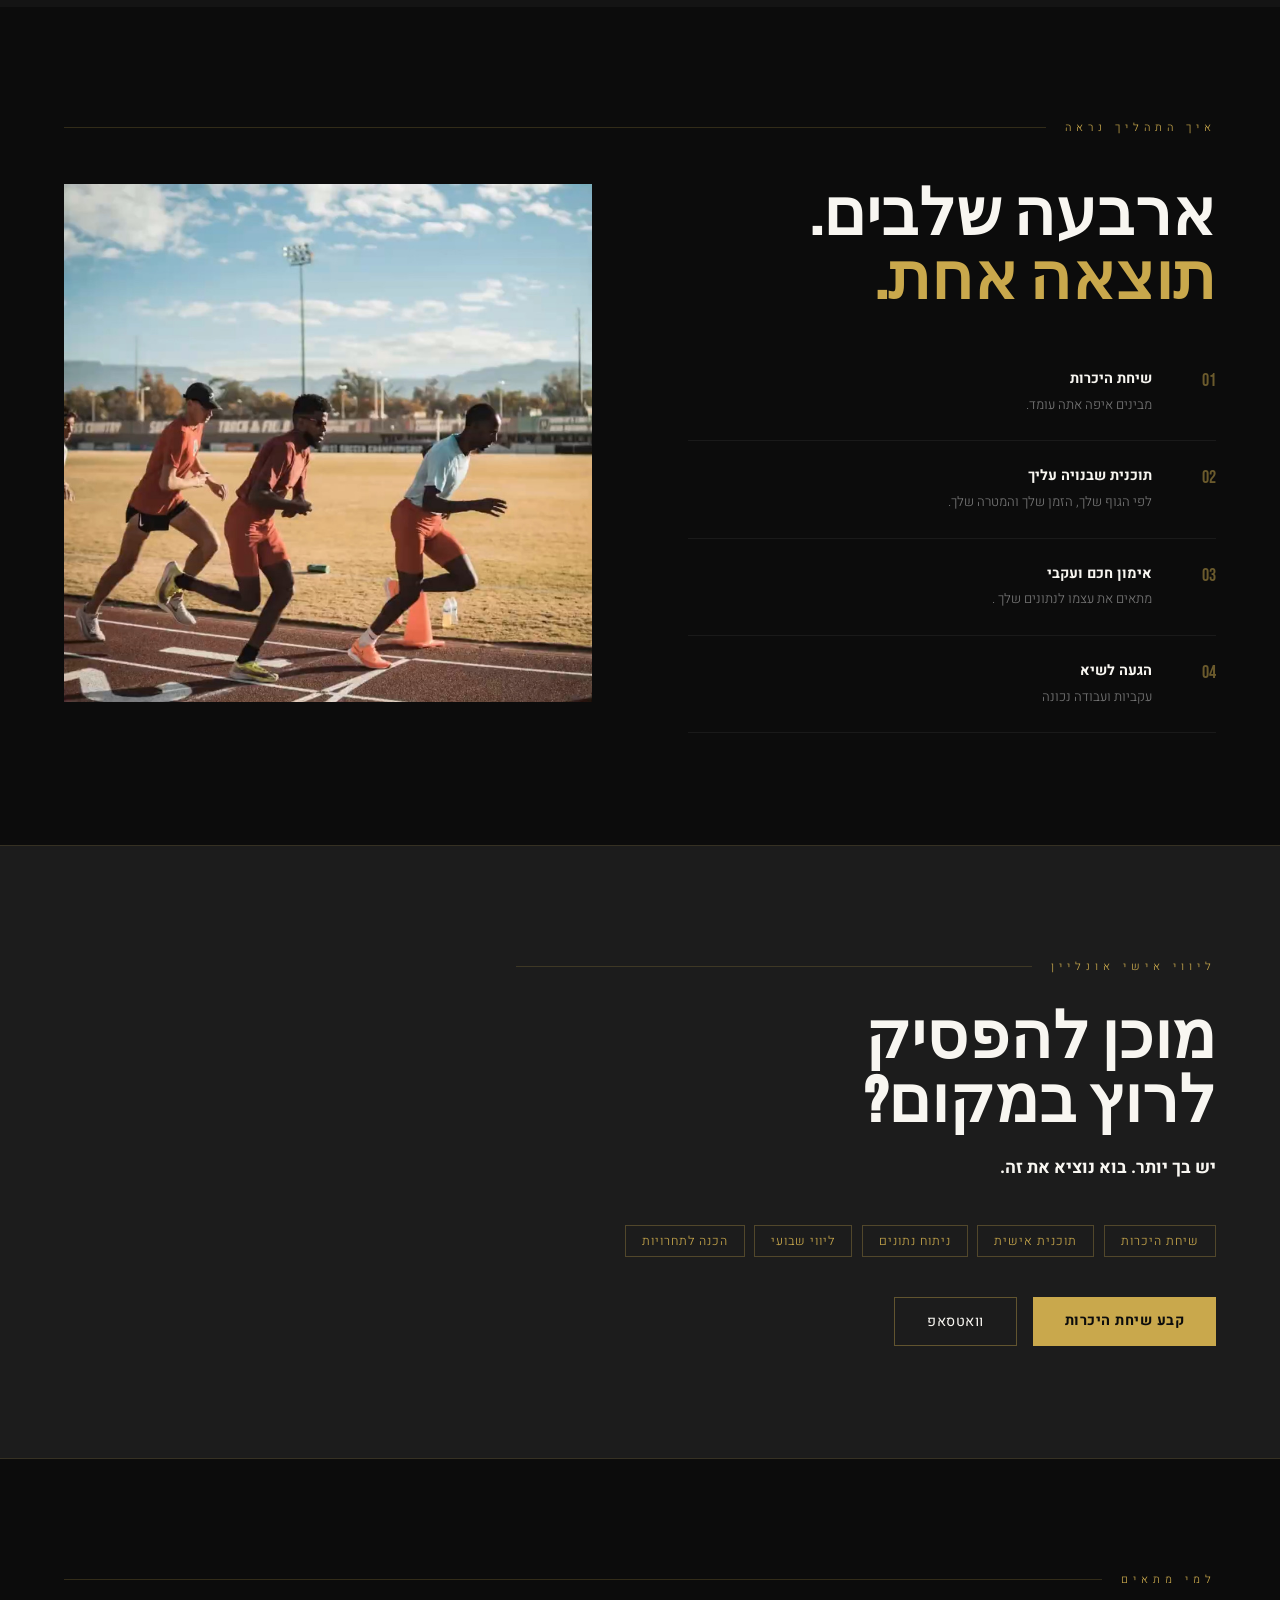
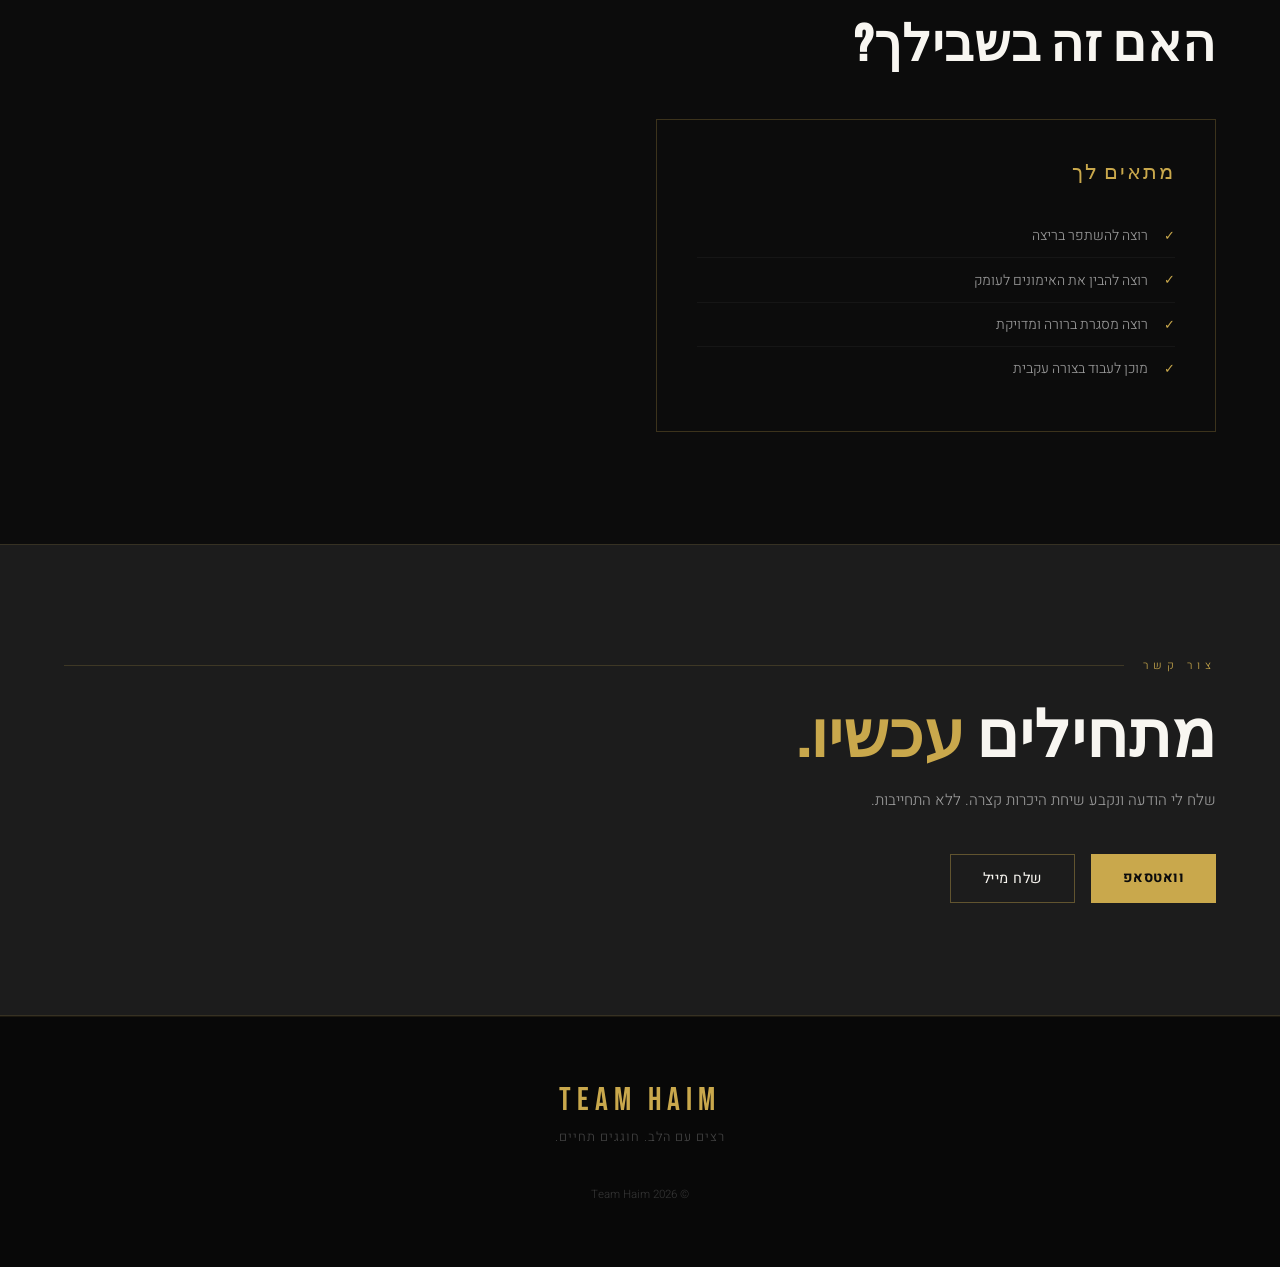
==== commit 147c6106: "Fix Hebrew text formatting and punctuation in index.html" ====
--- a/index.html
+++ b/index.html
@@ -89,13 +89,13 @@
   <div class="about-grid">
     <div class="about-text">
       <h2 class="section-title">יהונתן חיים<br><span style="color:var(--gold)">Yoni Haim</span></h2>
-    <p>מתחרה בליגת המכללות בארצות הברית בריצות מרחק.</p>
+    <p>.מתחרה בליגת המכללות בארצות הברית .</p>
 <p>
   שיאים אישיים:<br>
-  3000 מ׳ &mdash; 8:19<br>
-  3000 מ׳ מכשולים &mdash; 8:51
+  3000 מ׳  8:19<br>
+  3000 מ׳ מכשולים  8:51
 </p>
-      <p>בבמהלך שירותי הצבאי שירתי כמדריך אימון גופני ביחידה מובחרת, עם תפקיד מפתח בהכנה ליום סיירות  ולמיוני יחידות עלית</p>
+      <p>בבמהלך שירותי הצבאי שירתי כמדריך אימון גופני ביחידה מובחרת, עם תפקיד מפתח בהכנה ליום סיירות  ולמיוני יחידות עלית.</p>
       <p>כיום סטודנט להנדסה אזרחית באוניברסיטת George Washington.</p>
     </div>
     <div class="about-image-stack">
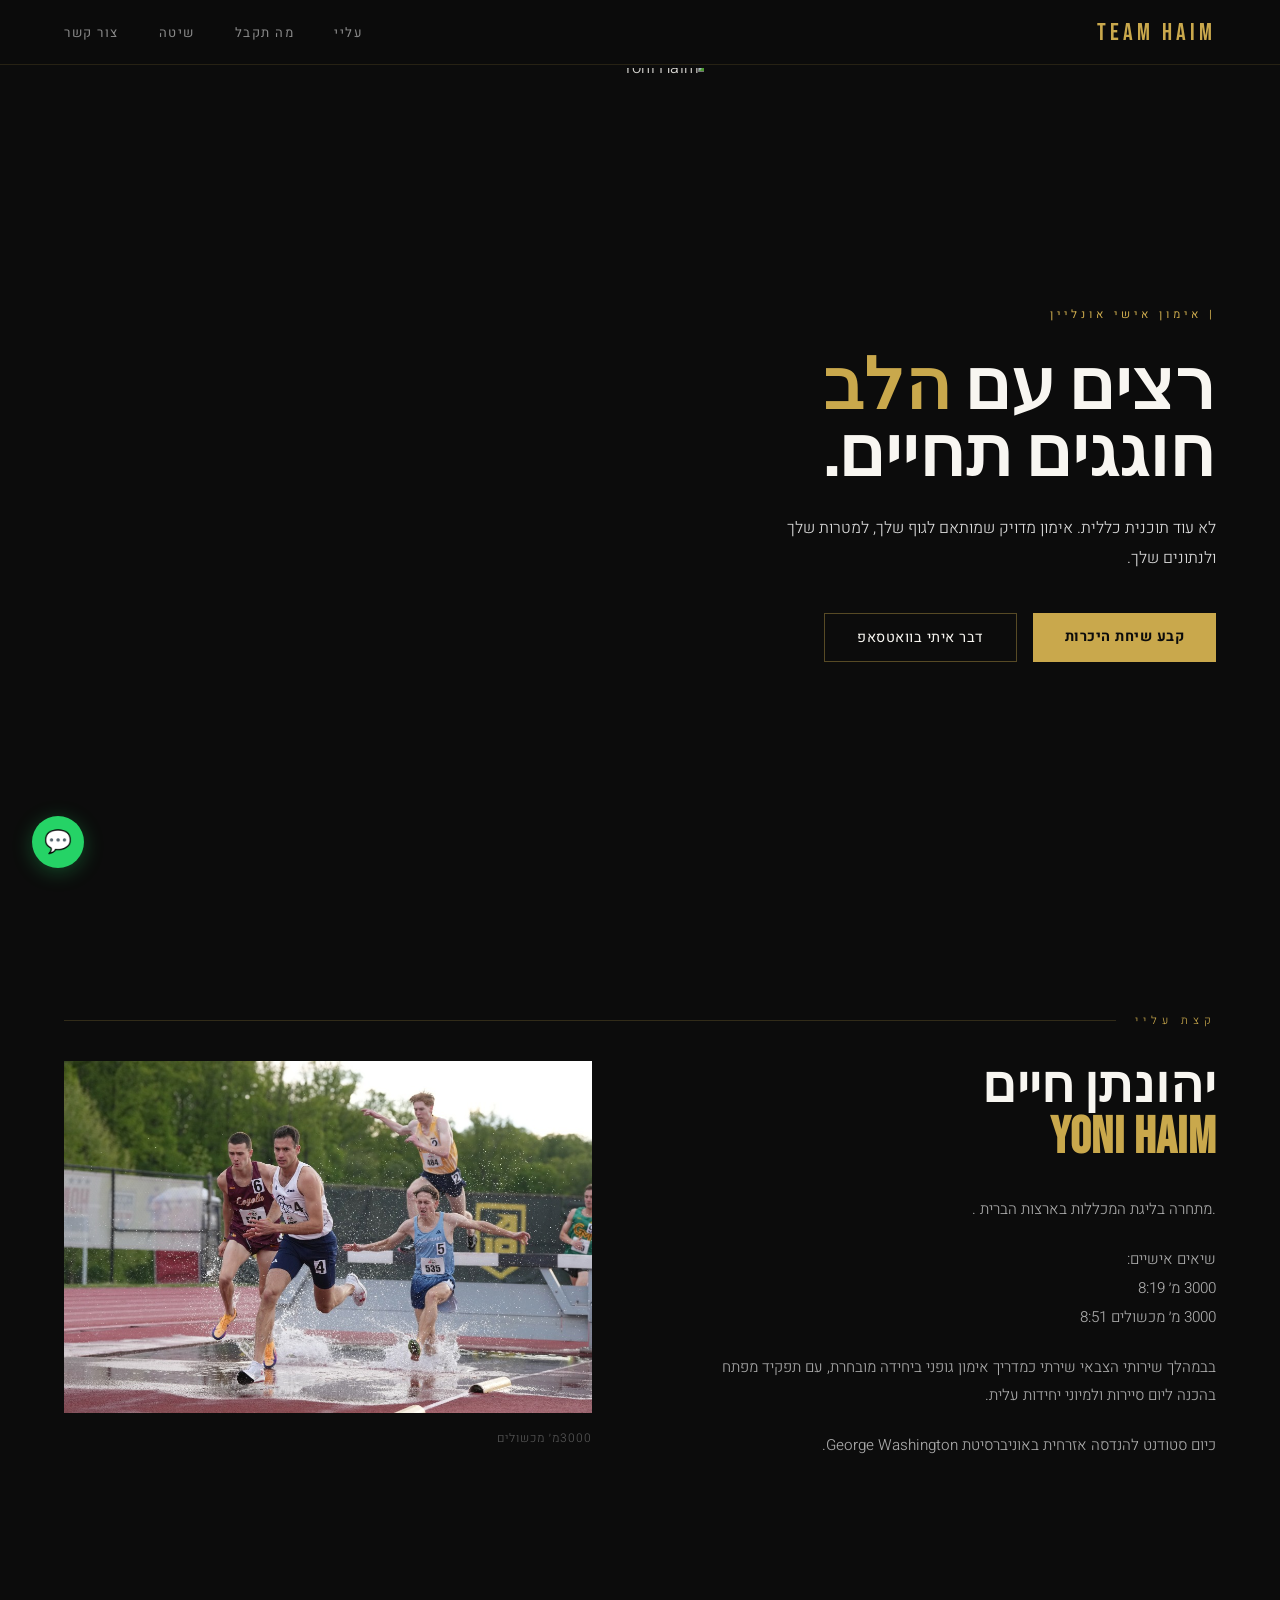
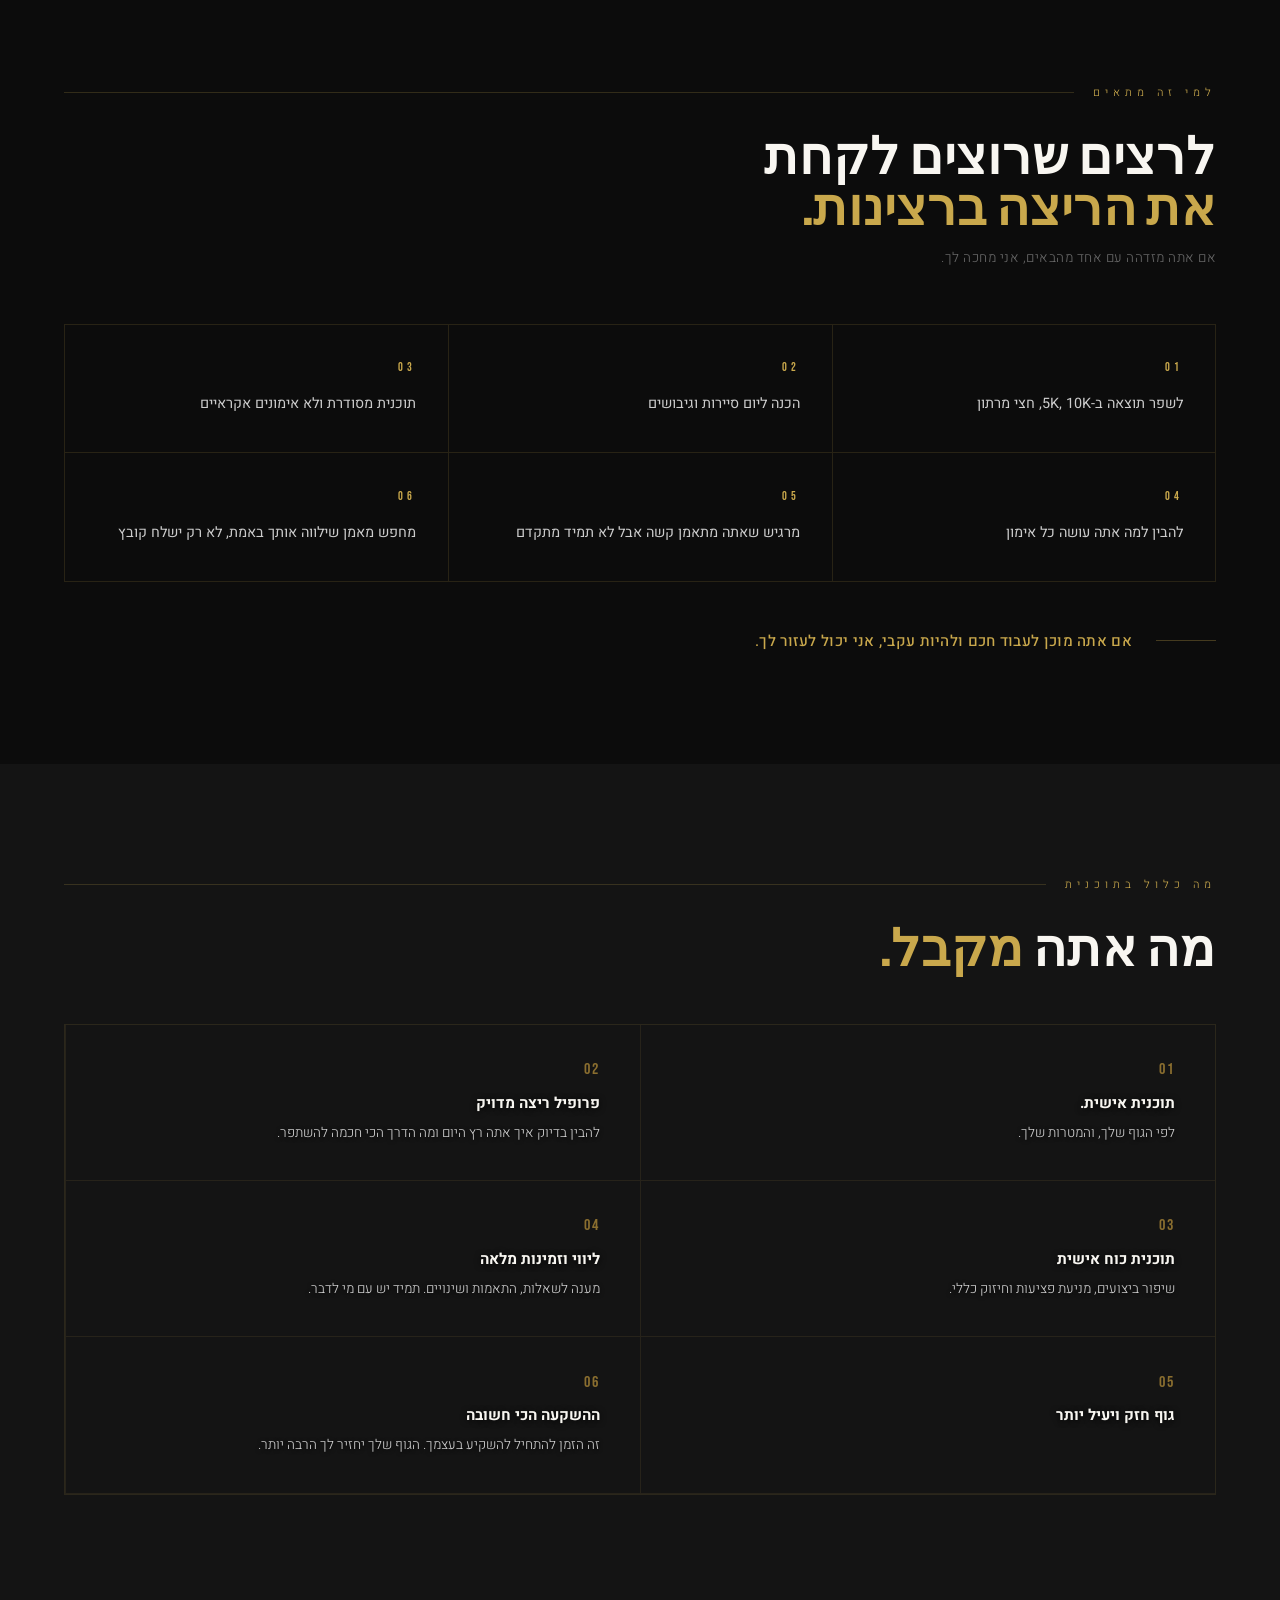
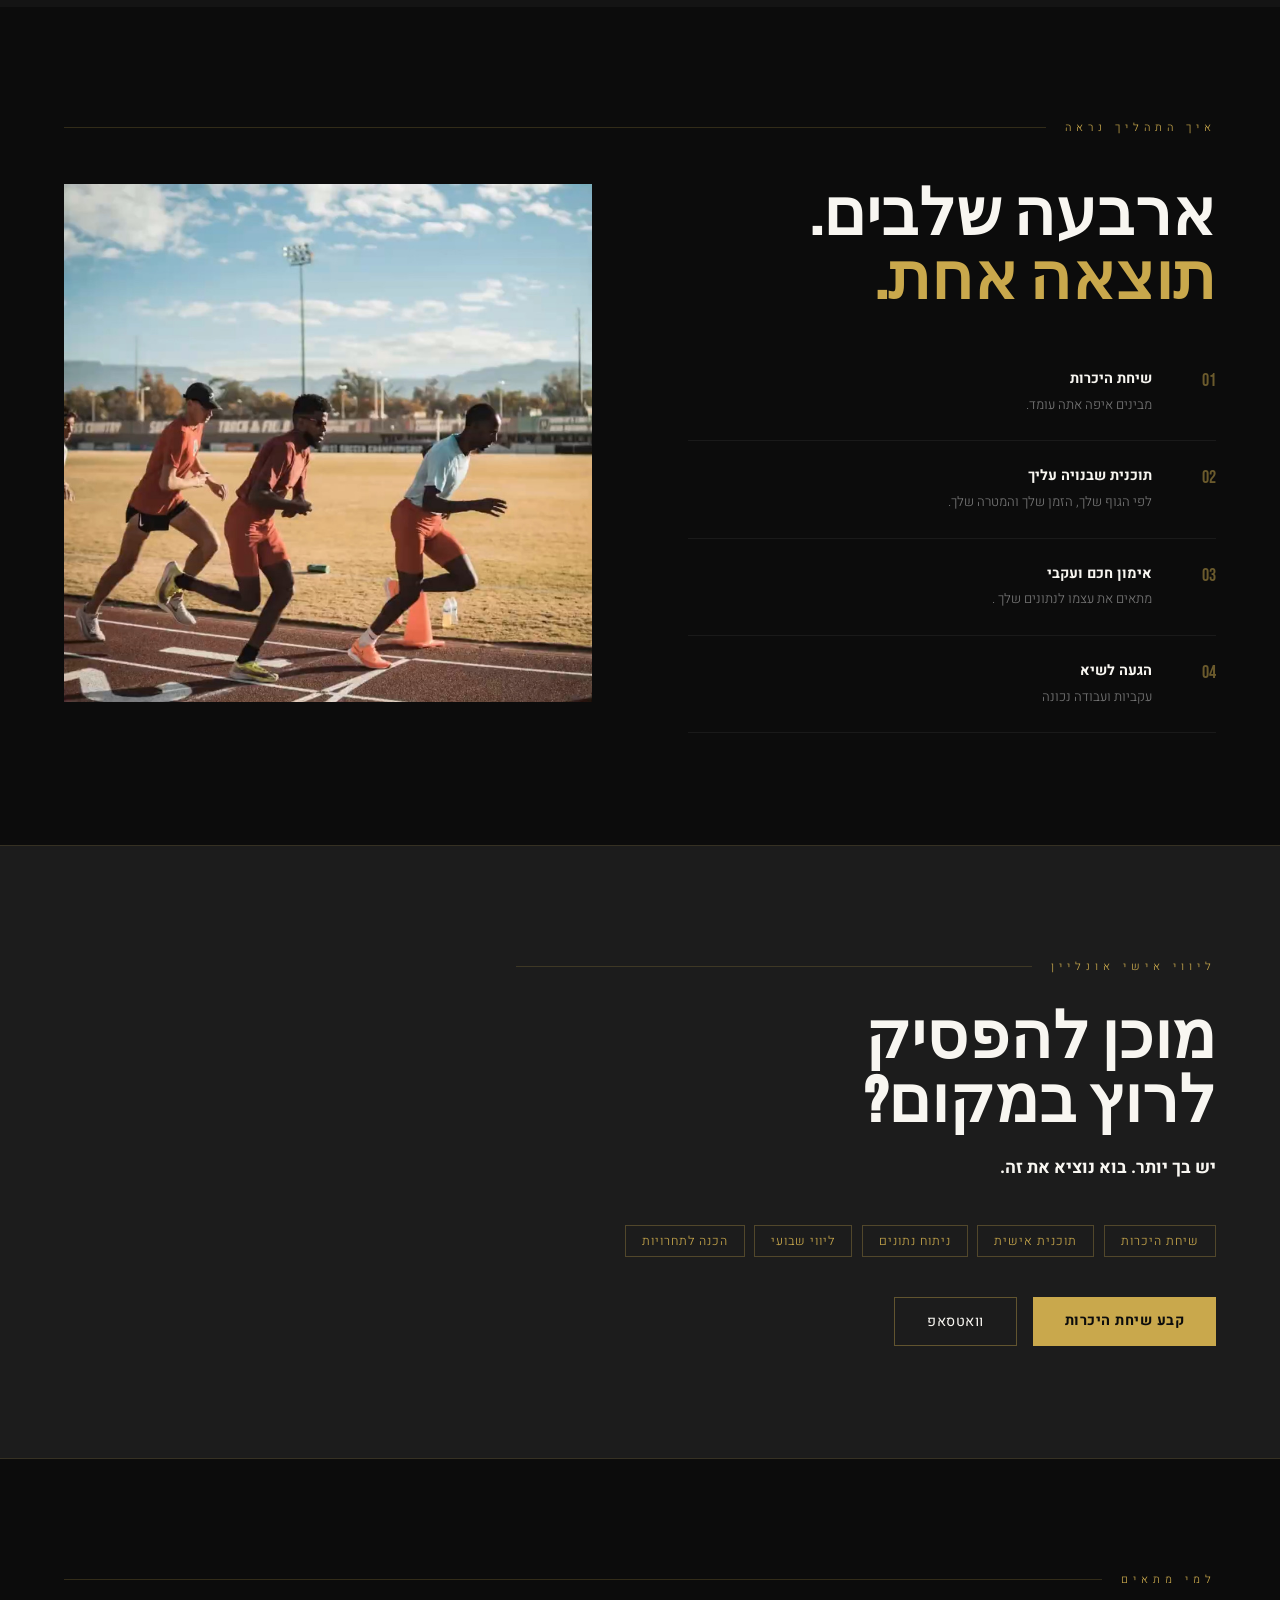
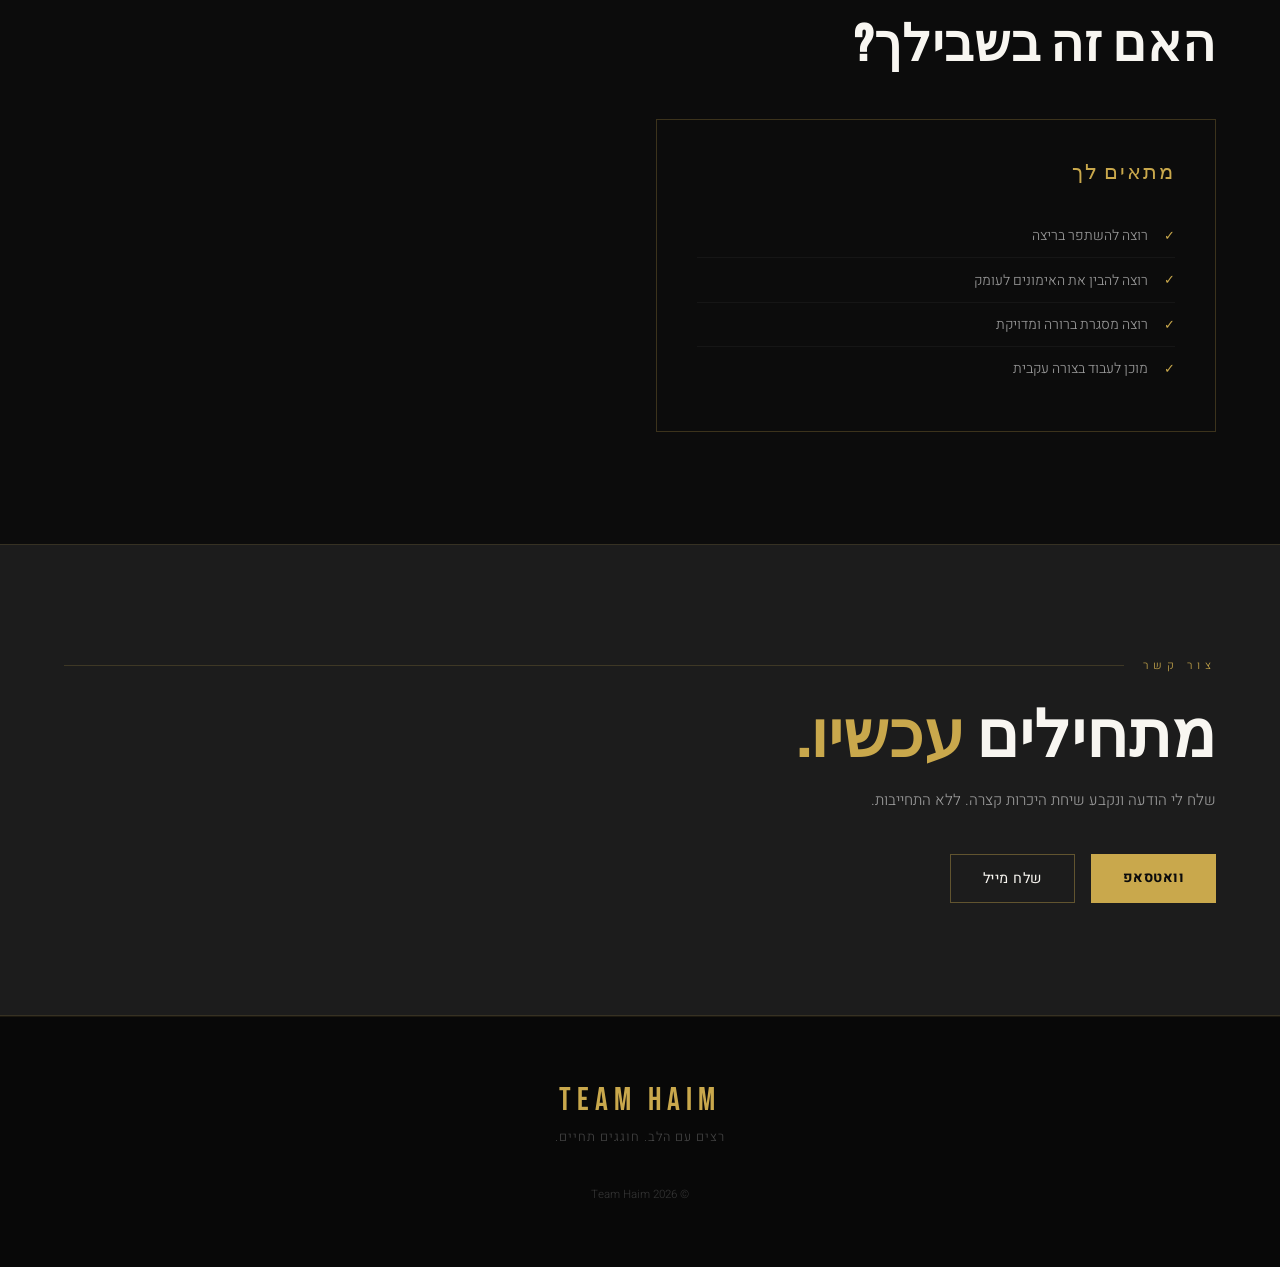
==== commit 74095aa5: "Fix formatting in benefit item description Fixed formatting issue in benefit description for item 01" ====
--- a/index.html
+++ b/index.html
@@ -152,7 +152,7 @@
     <div class="section-label">מה כלול בתוכנית</div>
     <h2 class="section-title">מה אתה <em style="color:var(--gold);font-style:normal">מקבל.</em></h2>
     <div class="benefits-grid">
-      <div class="benefit-item"><div class="benefit-num">01</div><div class="benefit-title">תוכנית אישית.</div><div class="benefit-desc">לפי הגוף שלך, והמטרות שלך. .</div></div>
+      <div class="benefit-item"><div class="benefit-num">01</div><div class="benefit-title">תוכנית אישית.</div><div class="benefit-desc">לפי הגוף שלך, והמטרות שלך.</div></div>
       <div class="benefit-item"><div class="benefit-num">02</div><div class="benefit-title">פרופיל ריצה מדויק</div><div class="benefit-desc">להבין בדיוק איך אתה רץ היום ומה הדרך הכי חכמה להשתפר.</div></div>
       <div class="benefit-item"><div class="benefit-num">03</div><div class="benefit-title">תוכנית כוח אישית</div><div class="benefit-desc">שיפור ביצועים, מניעת פציעות וחיזוק כללי.</div></div>
       <div class="benefit-item"><div class="benefit-num">04</div><div class="benefit-title">ליווי וזמינות מלאה</div><div class="benefit-desc"> מענה לשאלות, התאמות ושינויים. תמיד יש עם מי לדבר.</div></div>
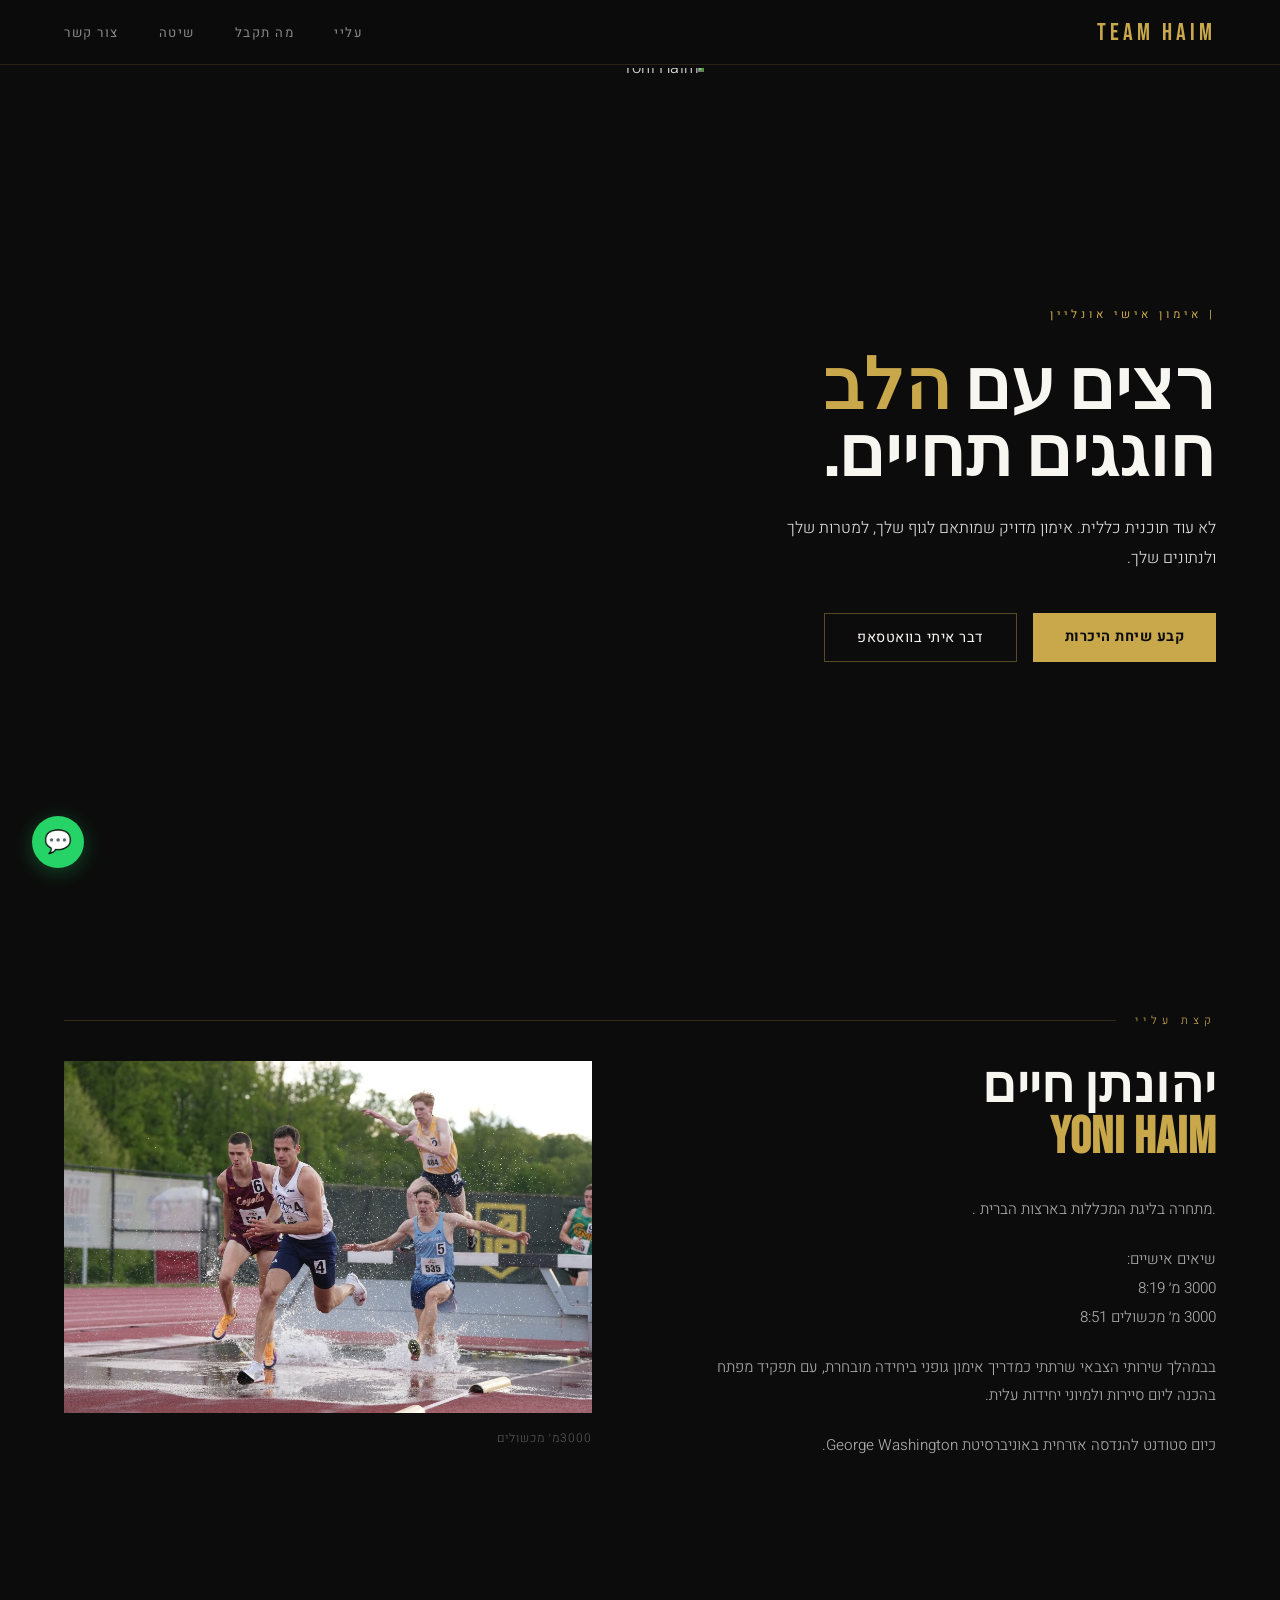
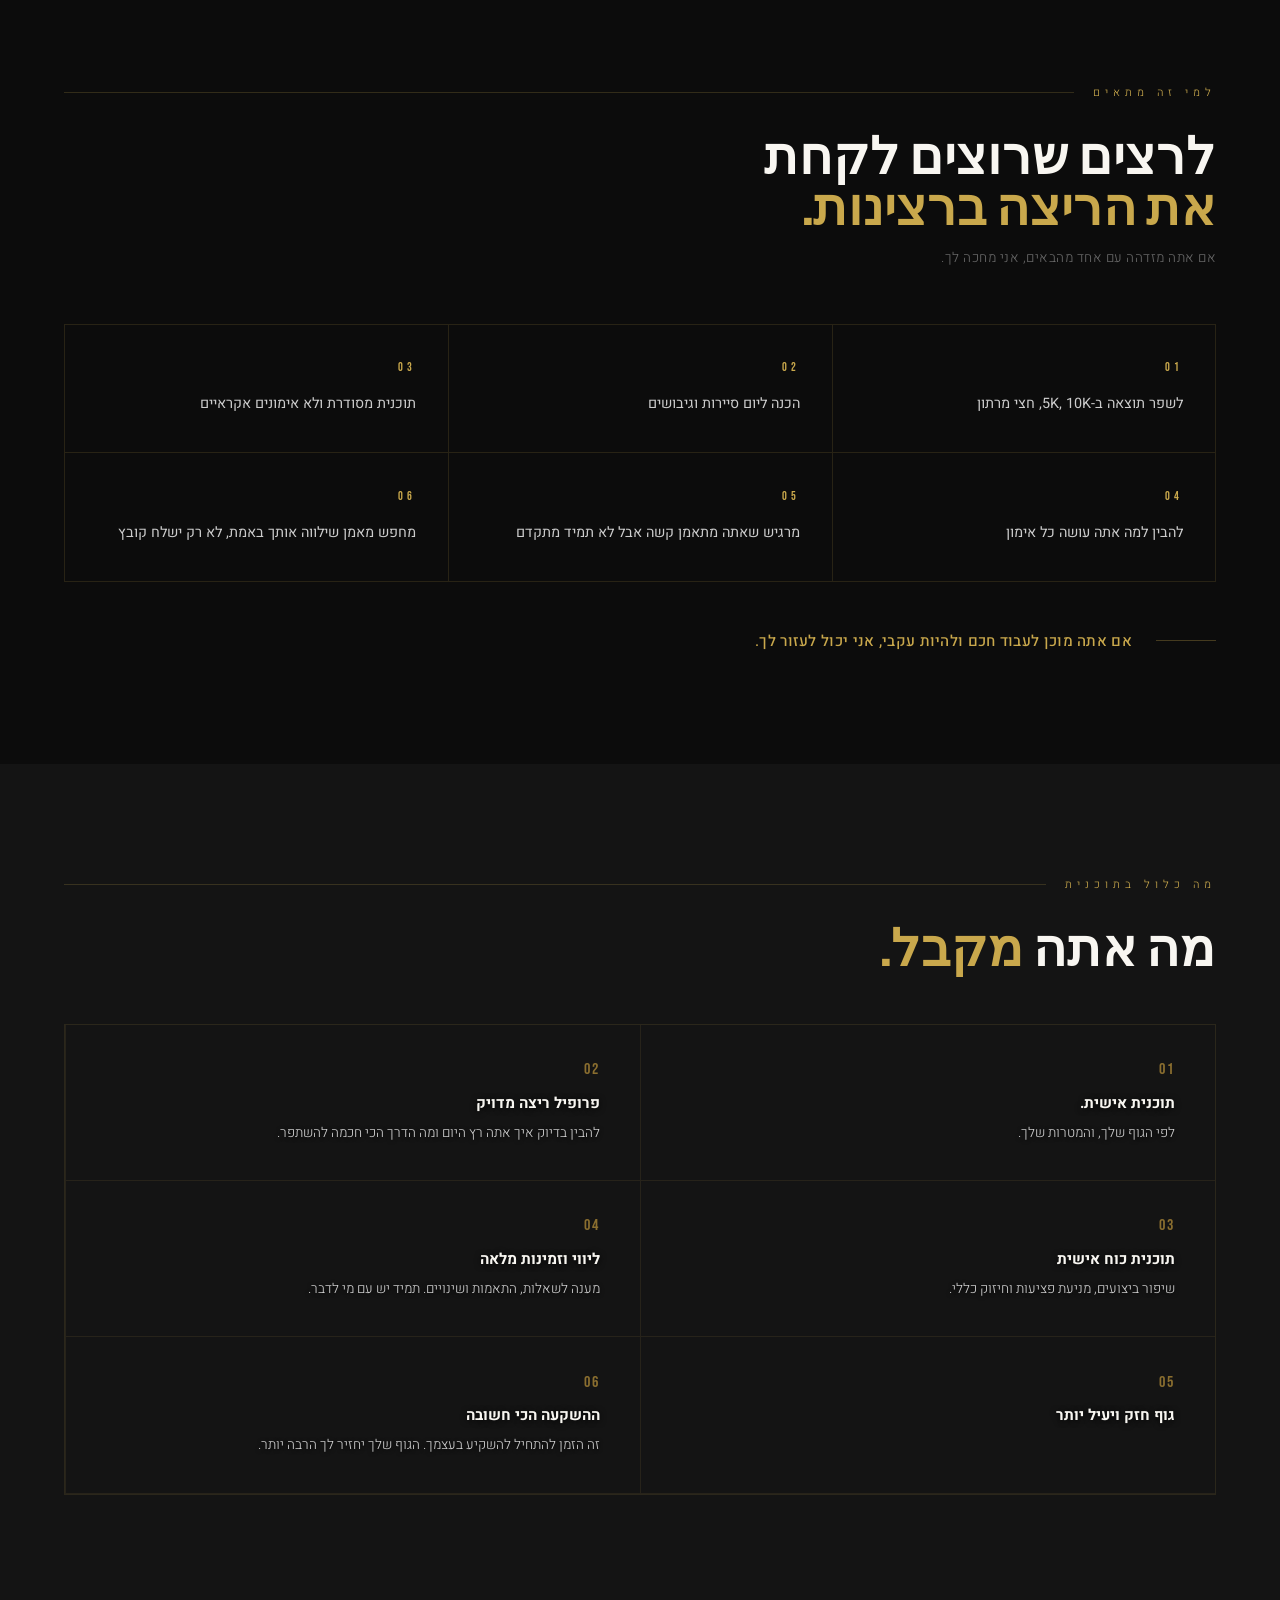
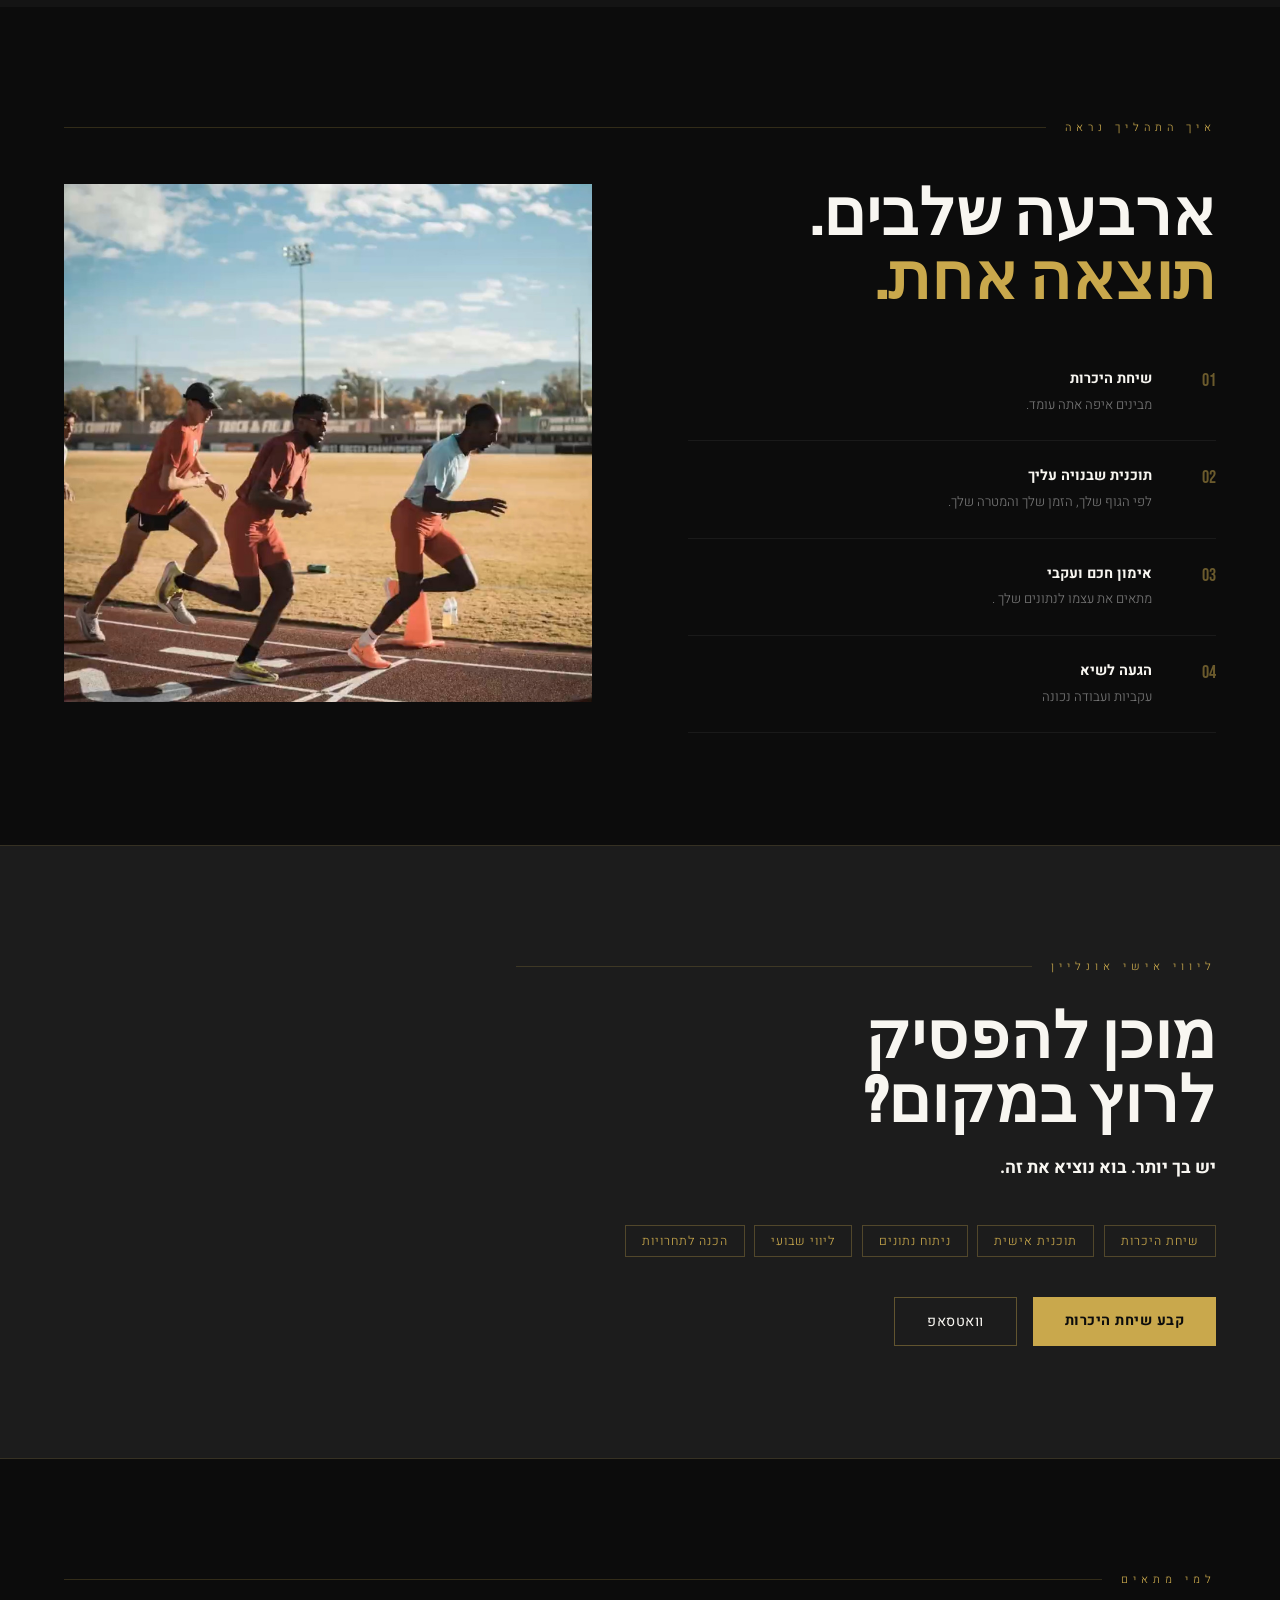
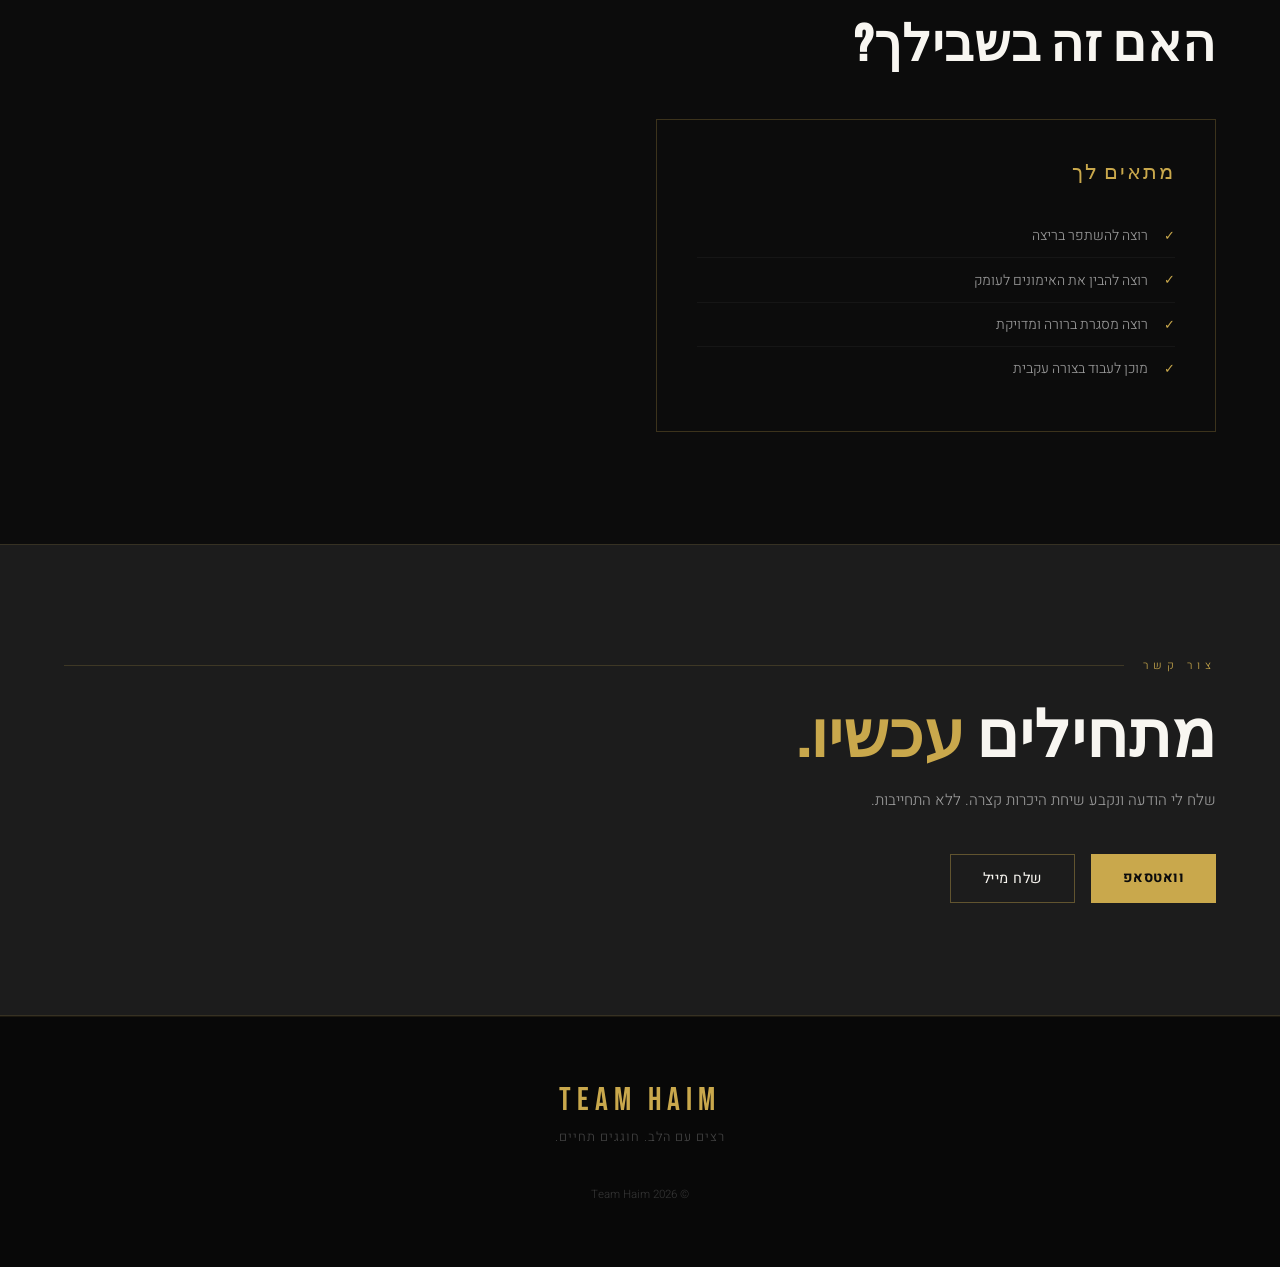
==== commit 43be68e8: "Fix typo in military service description" ====
--- a/index.html
+++ b/index.html
@@ -95,7 +95,7 @@
   3000 מ׳  8:19<br>
   3000 מ׳ מכשולים  8:51
 </p>
-      <p>בבמהלך שירותי הצבאי שירתי כמדריך אימון גופני ביחידה מובחרת, עם תפקיד מפתח בהכנה ליום סיירות  ולמיוני יחידות עלית.</p>
+      <p>בבמהלך שירותי הצבאי שרתתי כמדריך אימון גופני ביחידה מובחרת, עם תפקיד מפתח בהכנה ליום סיירות  ולמיוני יחידות עלית.</p>
       <p>כיום סטודנט להנדסה אזרחית באוניברסיטת George Washington.</p>
     </div>
     <div class="about-image-stack">
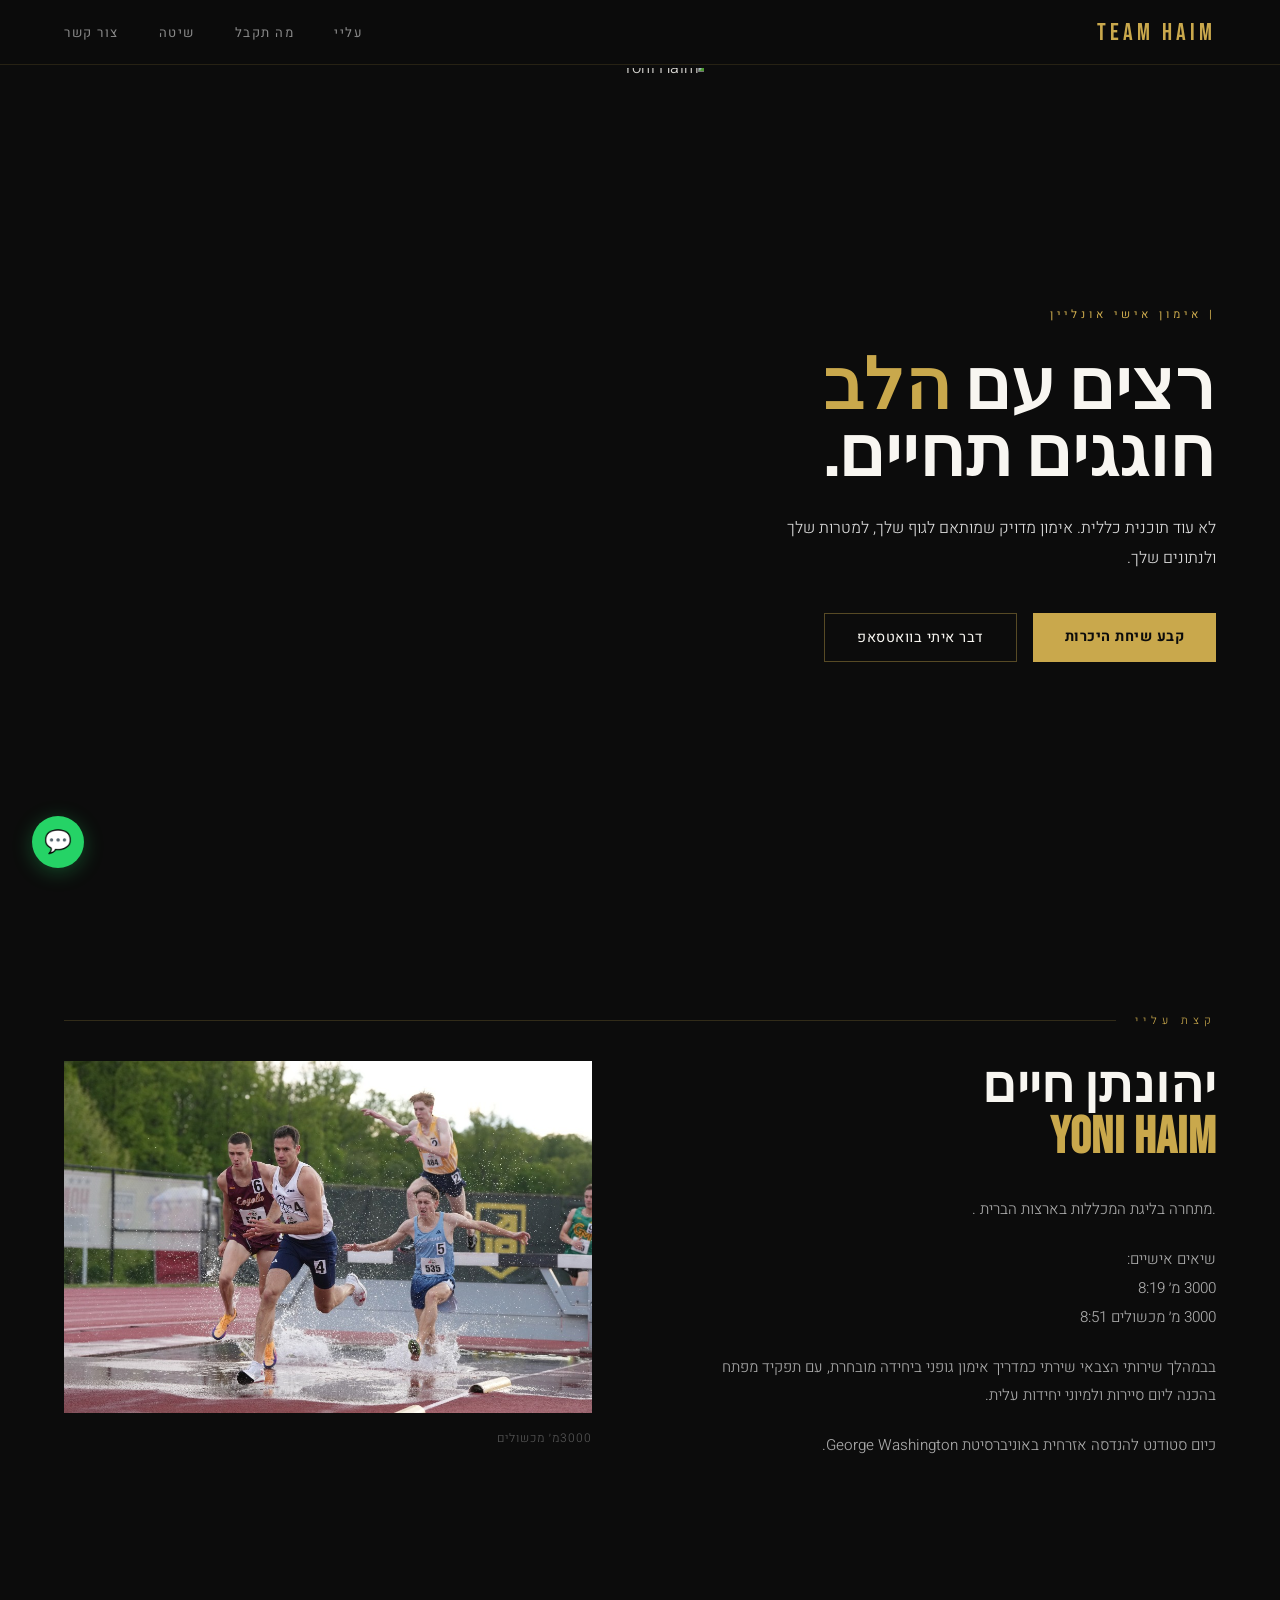
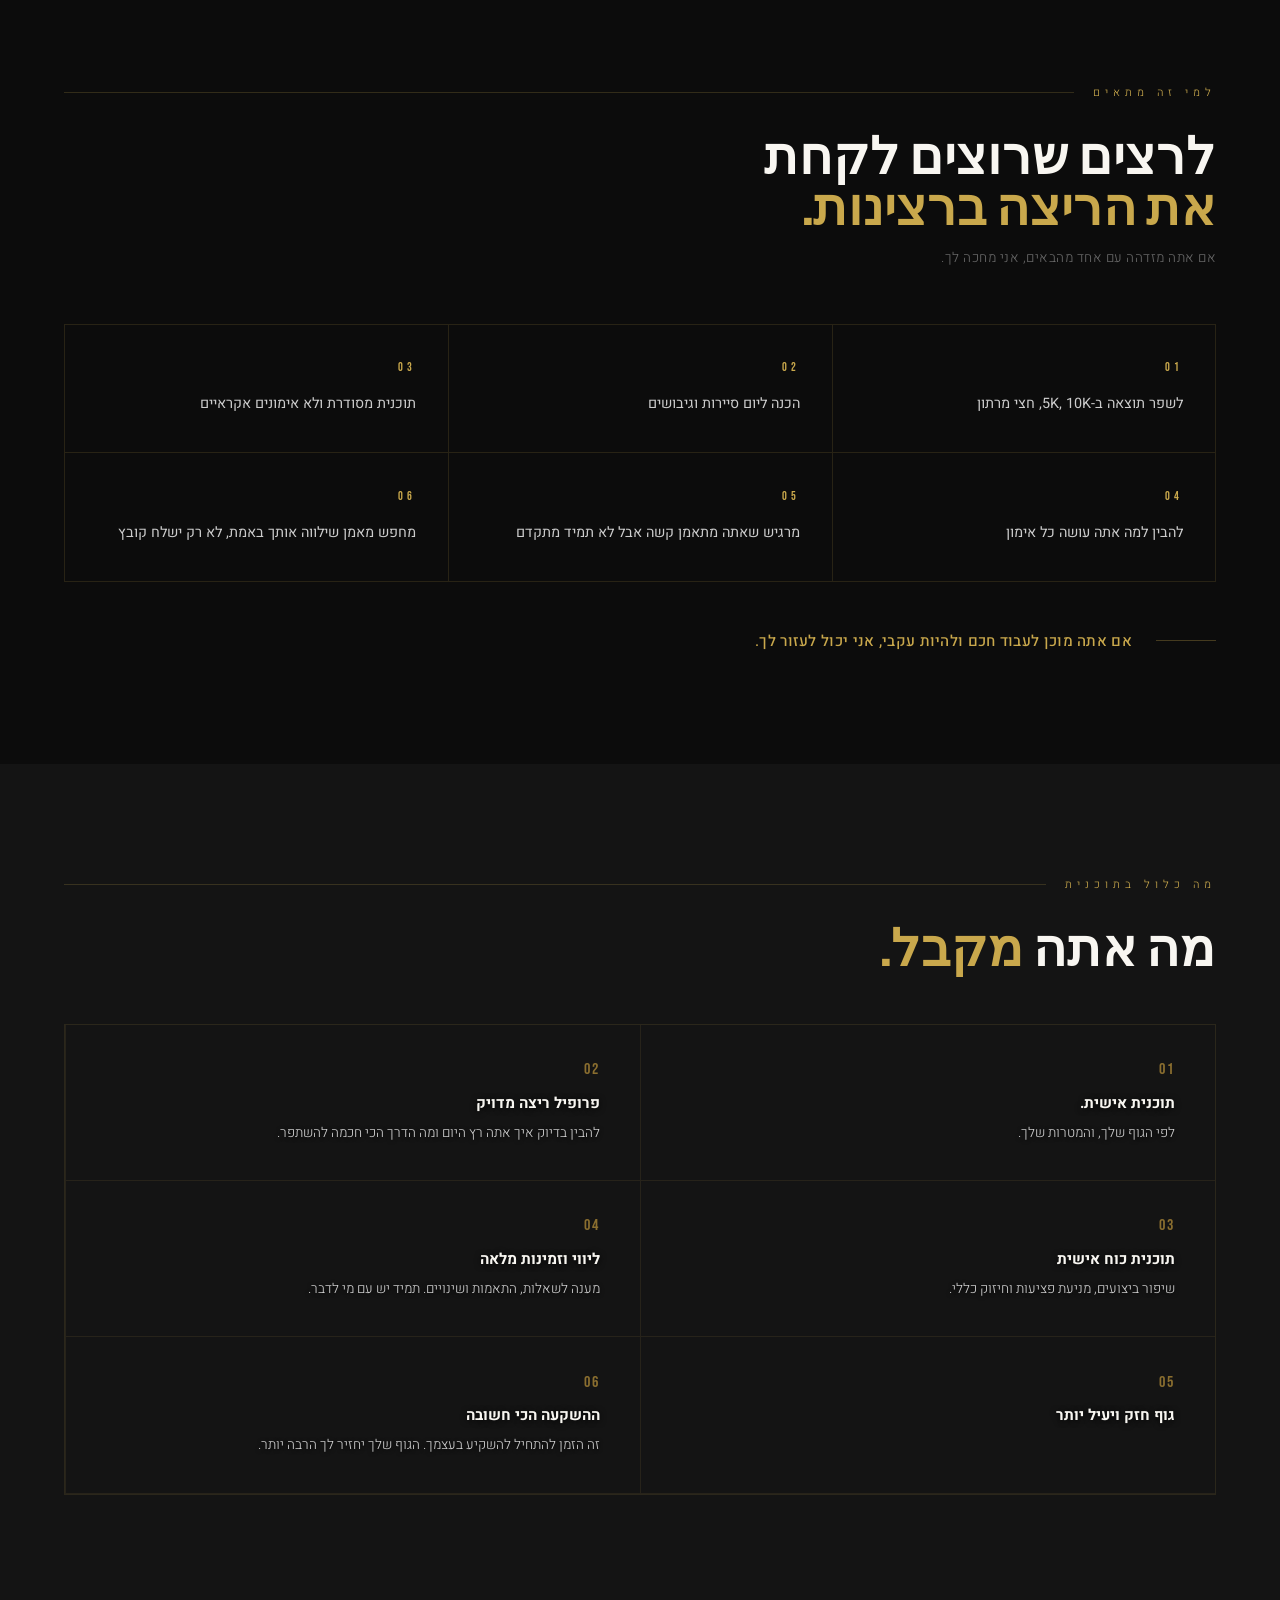
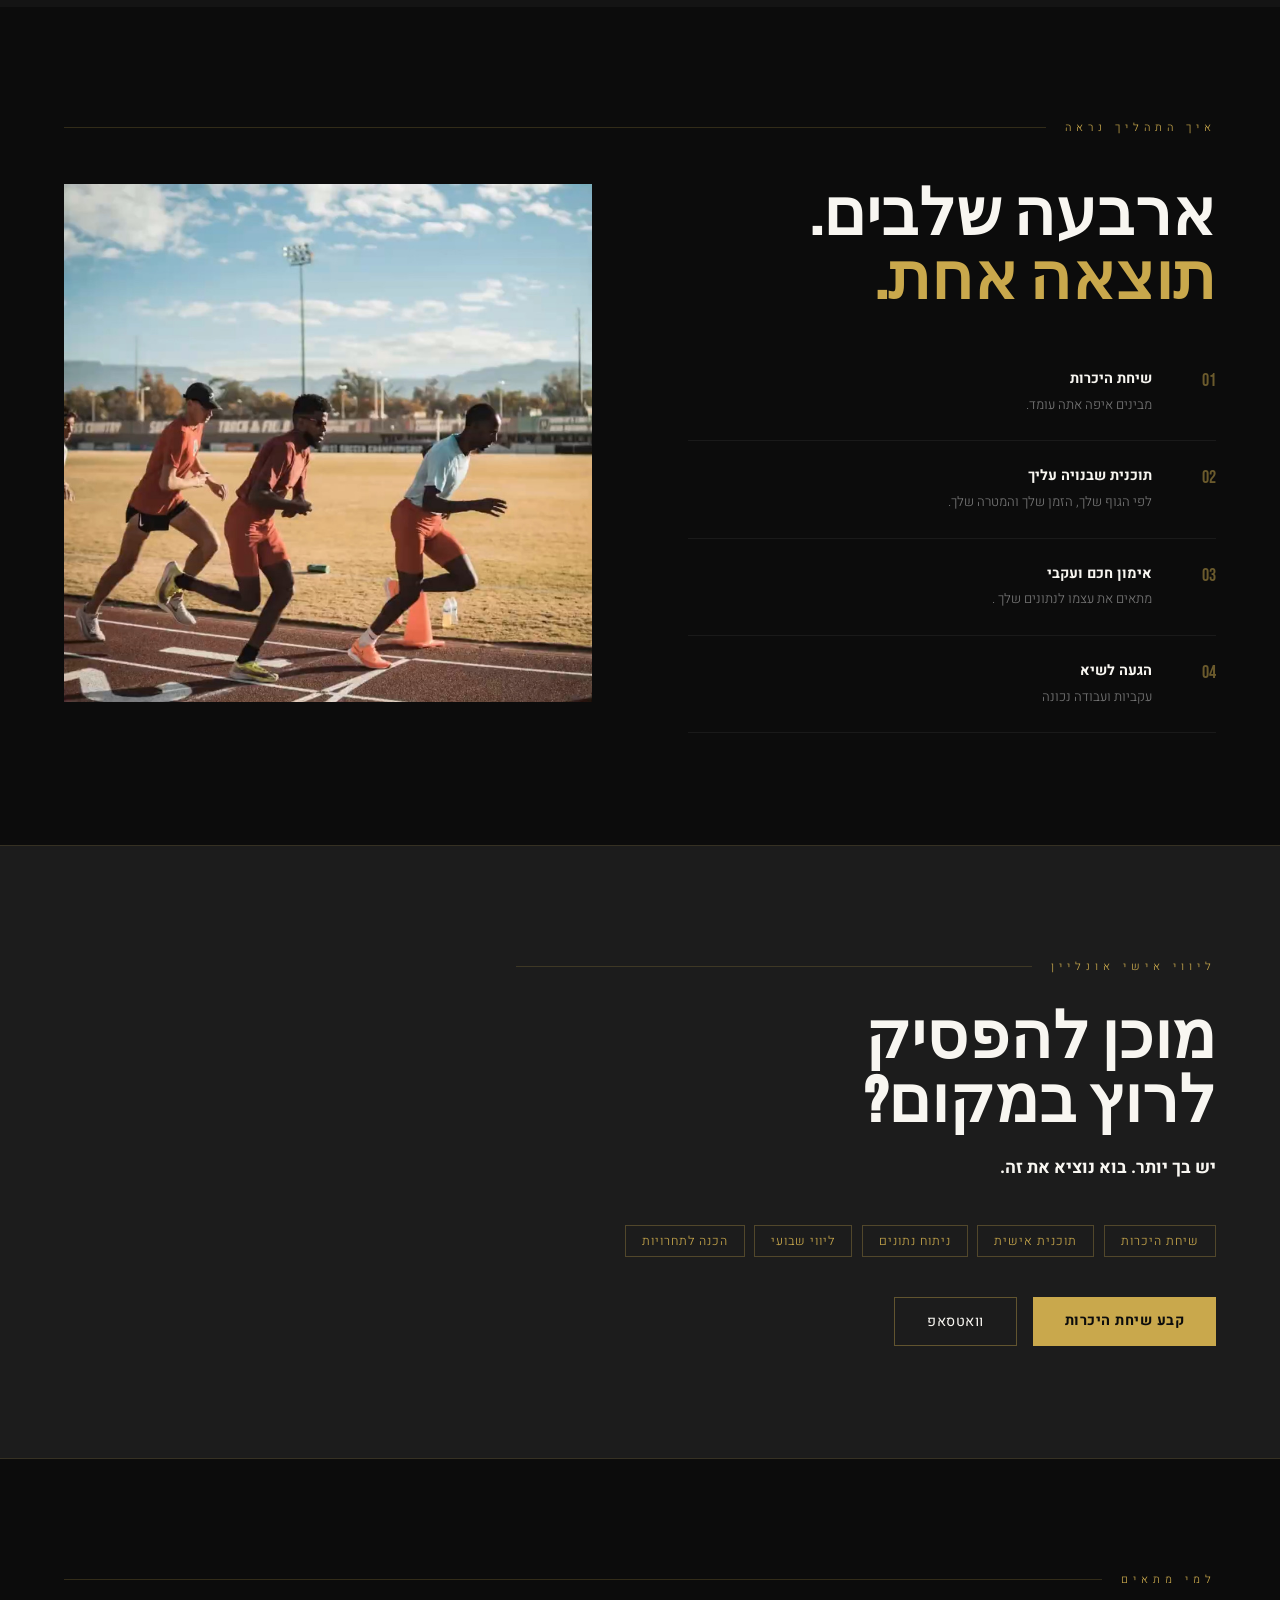
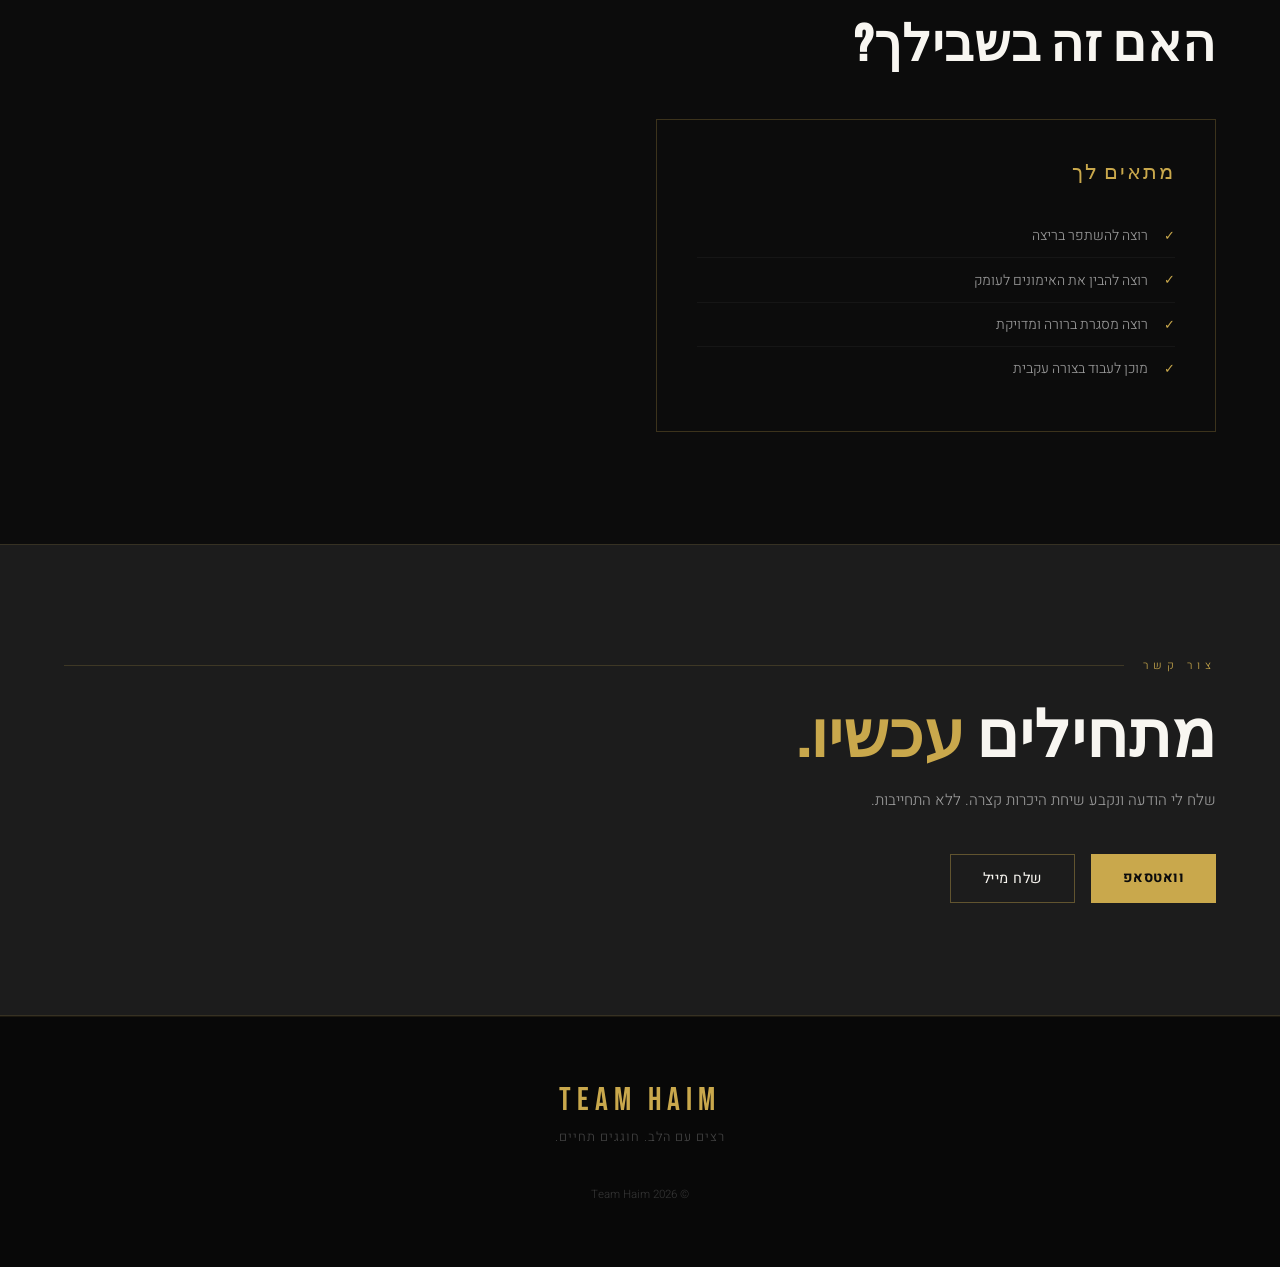
==== commit 4d6182c0: "Update index.html" ====
--- a/index.html
+++ b/index.html
@@ -95,7 +95,7 @@
   3000 מ׳  8:19<br>
   3000 מ׳ מכשולים  8:51
 </p>
-      <p>בבמהלך שירותי הצבאי שרתתי כמדריך אימון גופני ביחידה מובחרת, עם תפקיד מפתח בהכנה ליום סיירות  ולמיוני יחידות עלית.</p>
+      <p>בבמהלך שירותי הצבאי שירתי כמדריך אימון גופני ביחידה מובחרת, עם תפקיד מפתח בהכנה ליום סיירות  ולמיוני יחידות עלית.</p>
       <p>כיום סטודנט להנדסה אזרחית באוניברסיטת George Washington.</p>
     </div>
     <div class="about-image-stack">
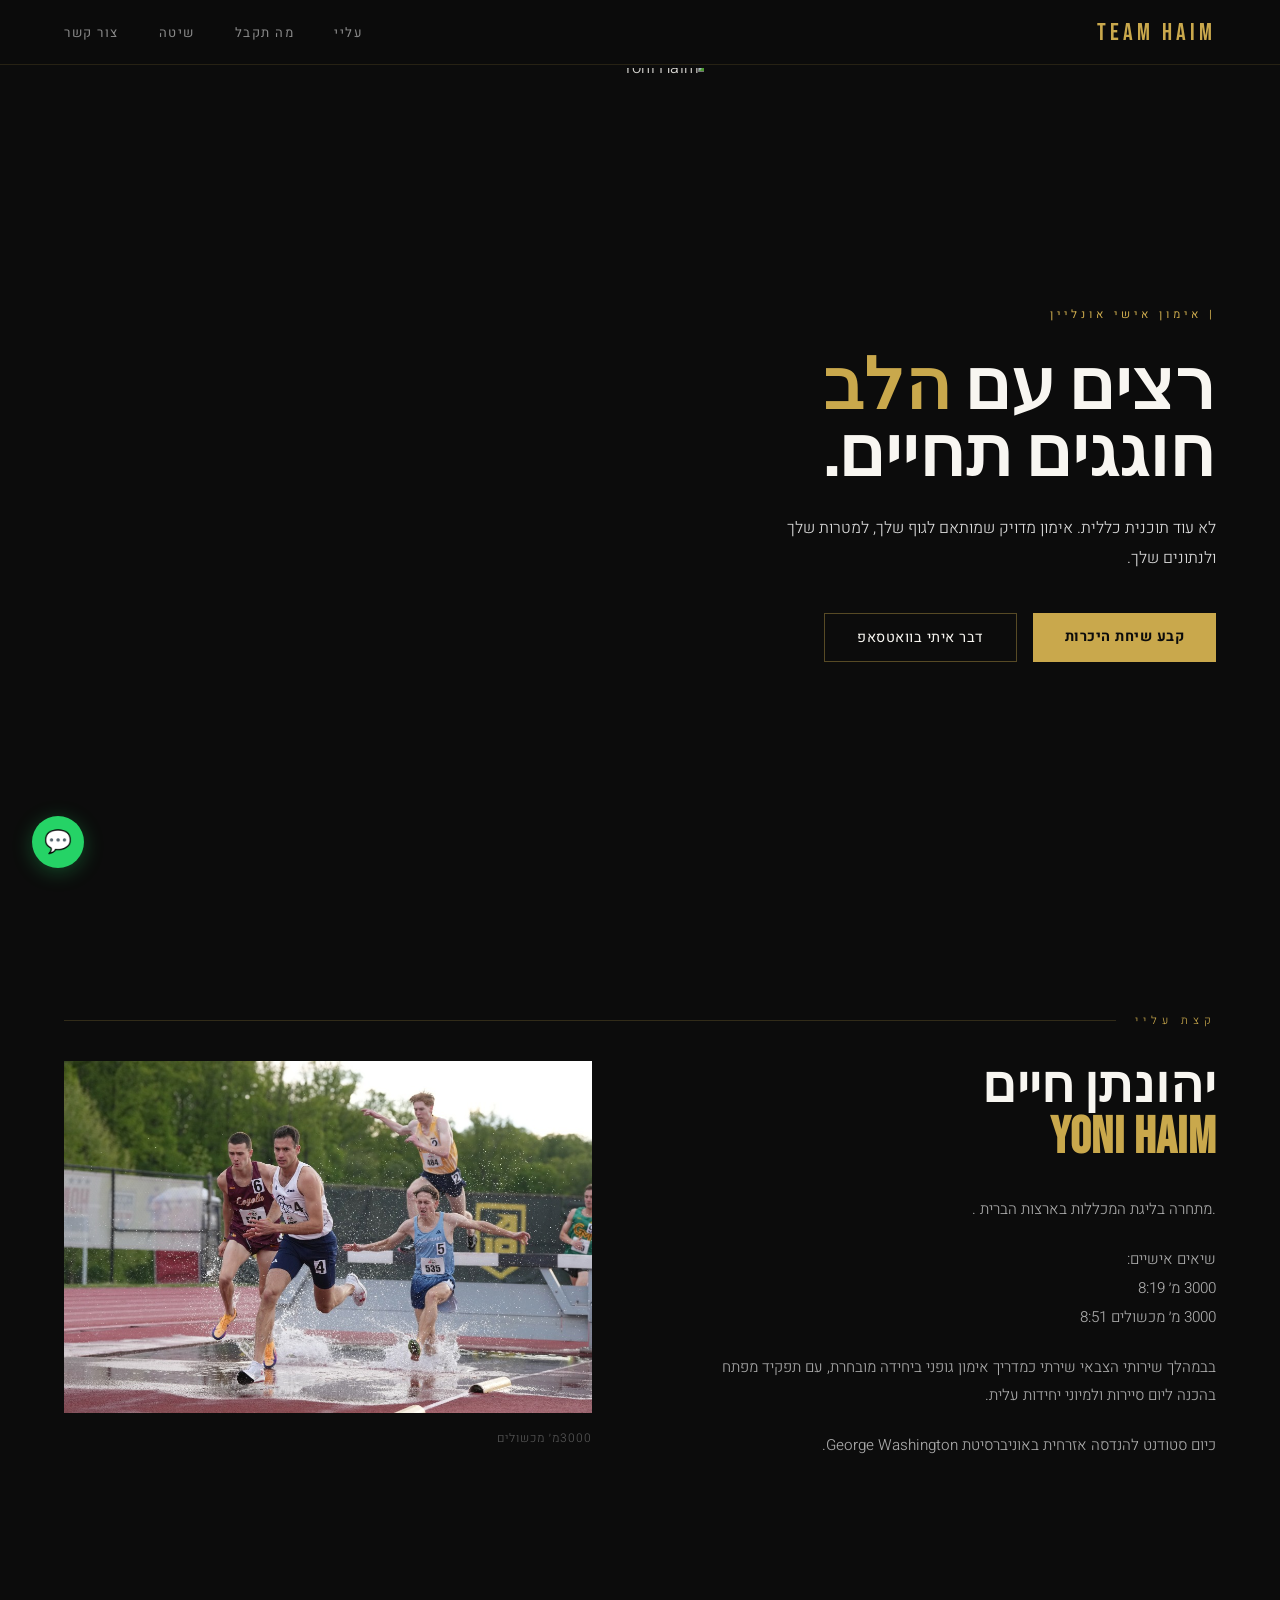
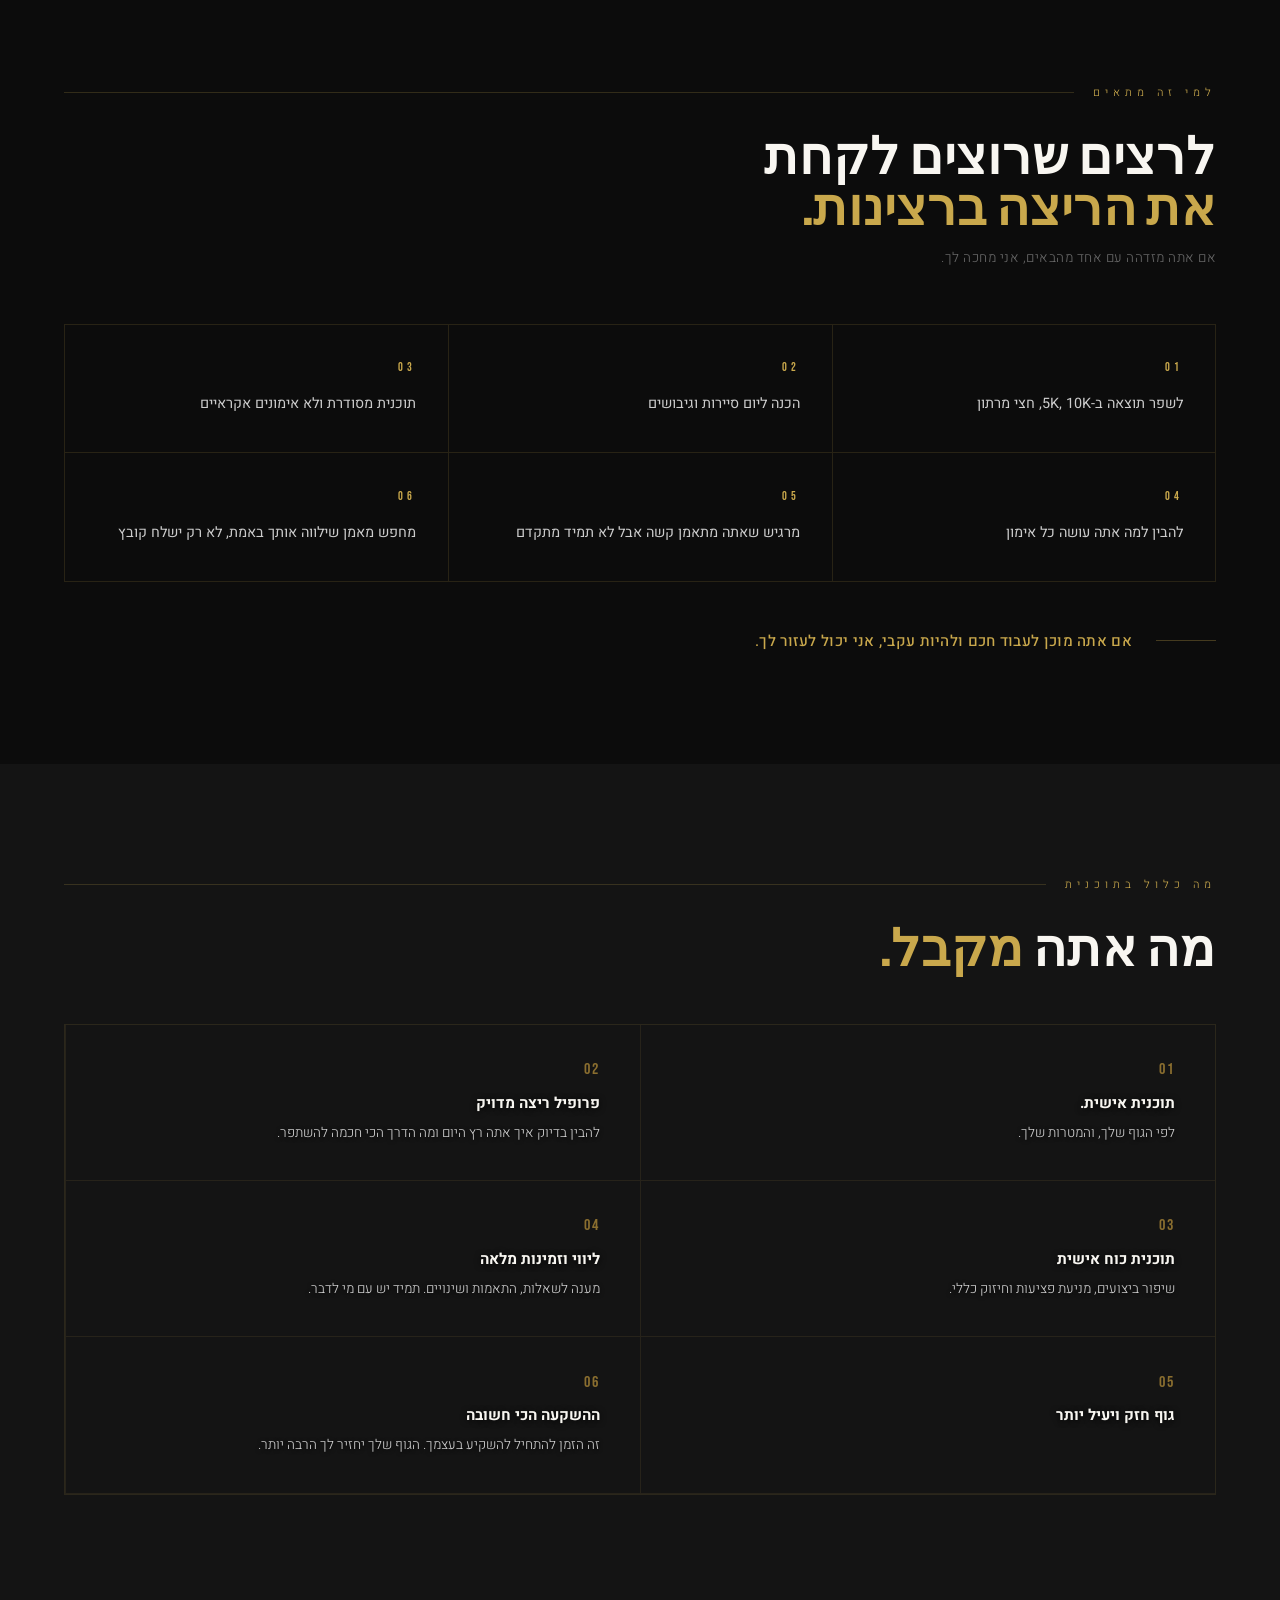
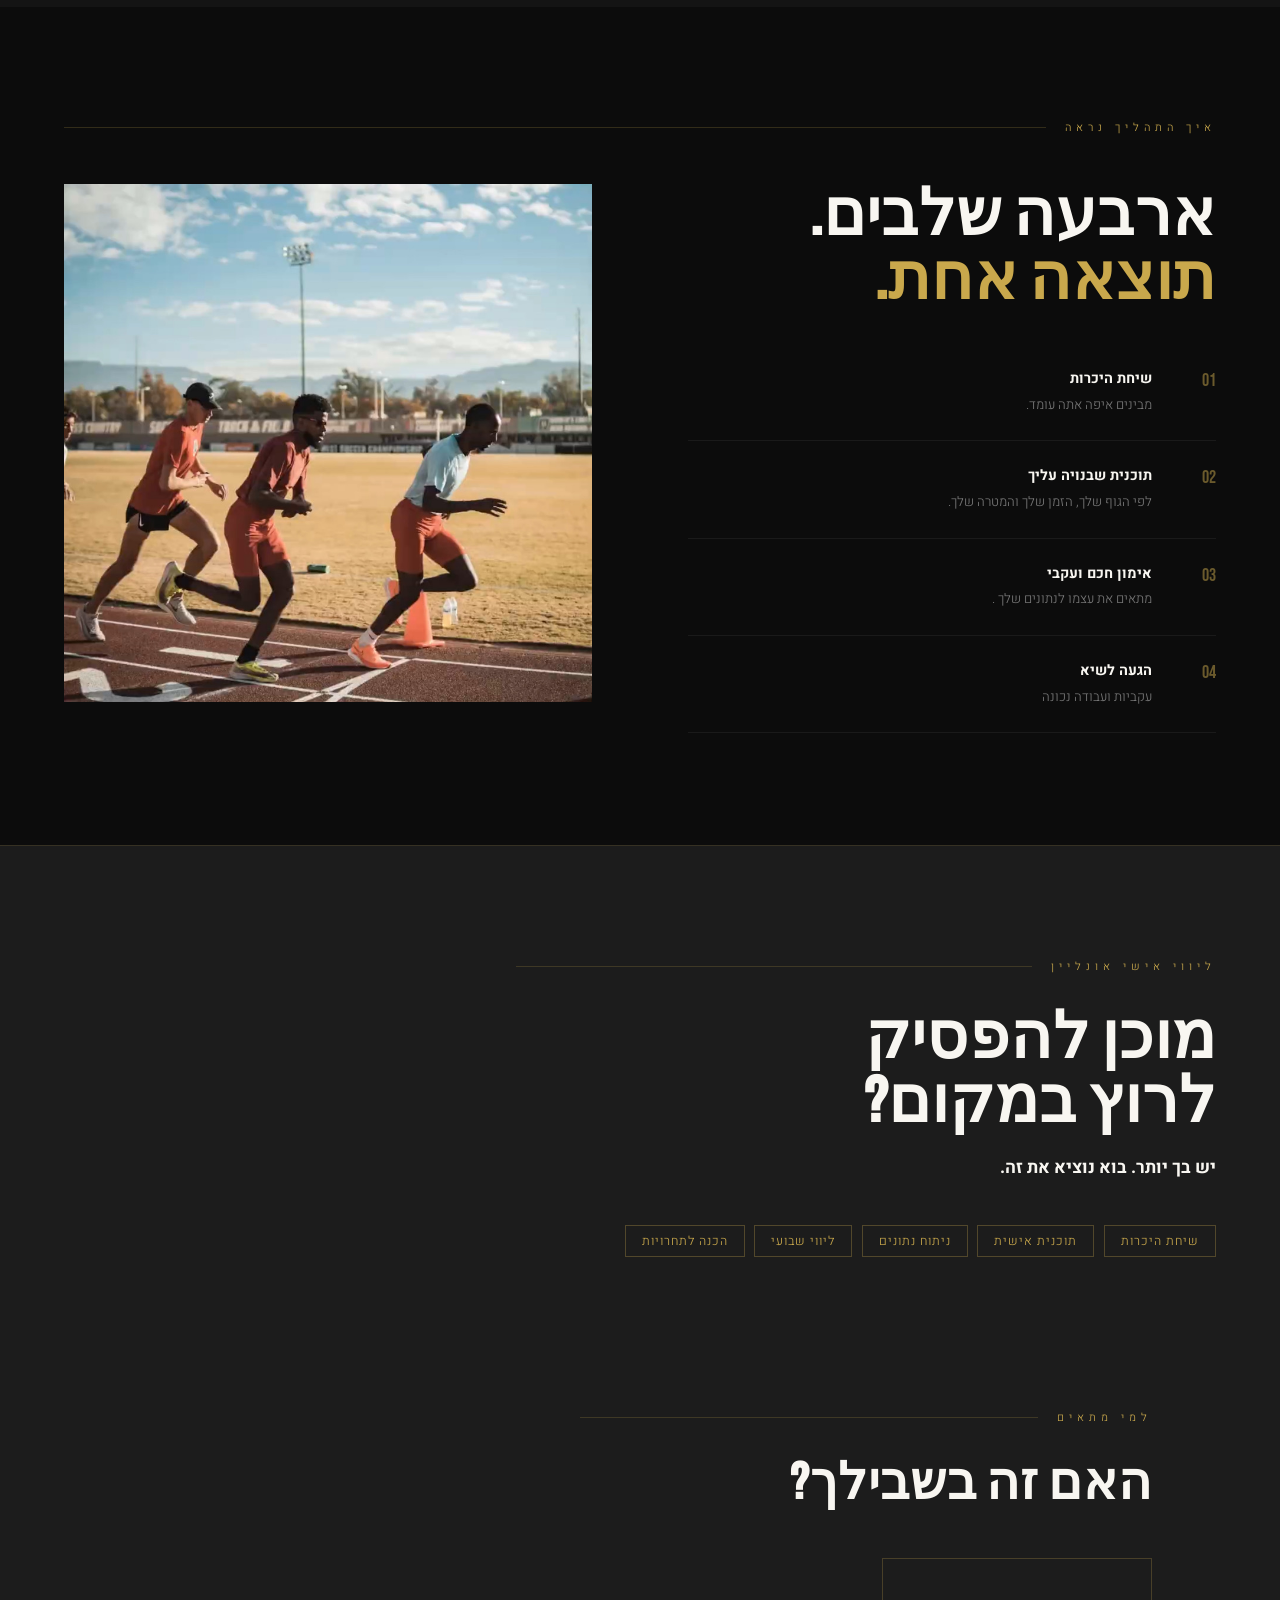
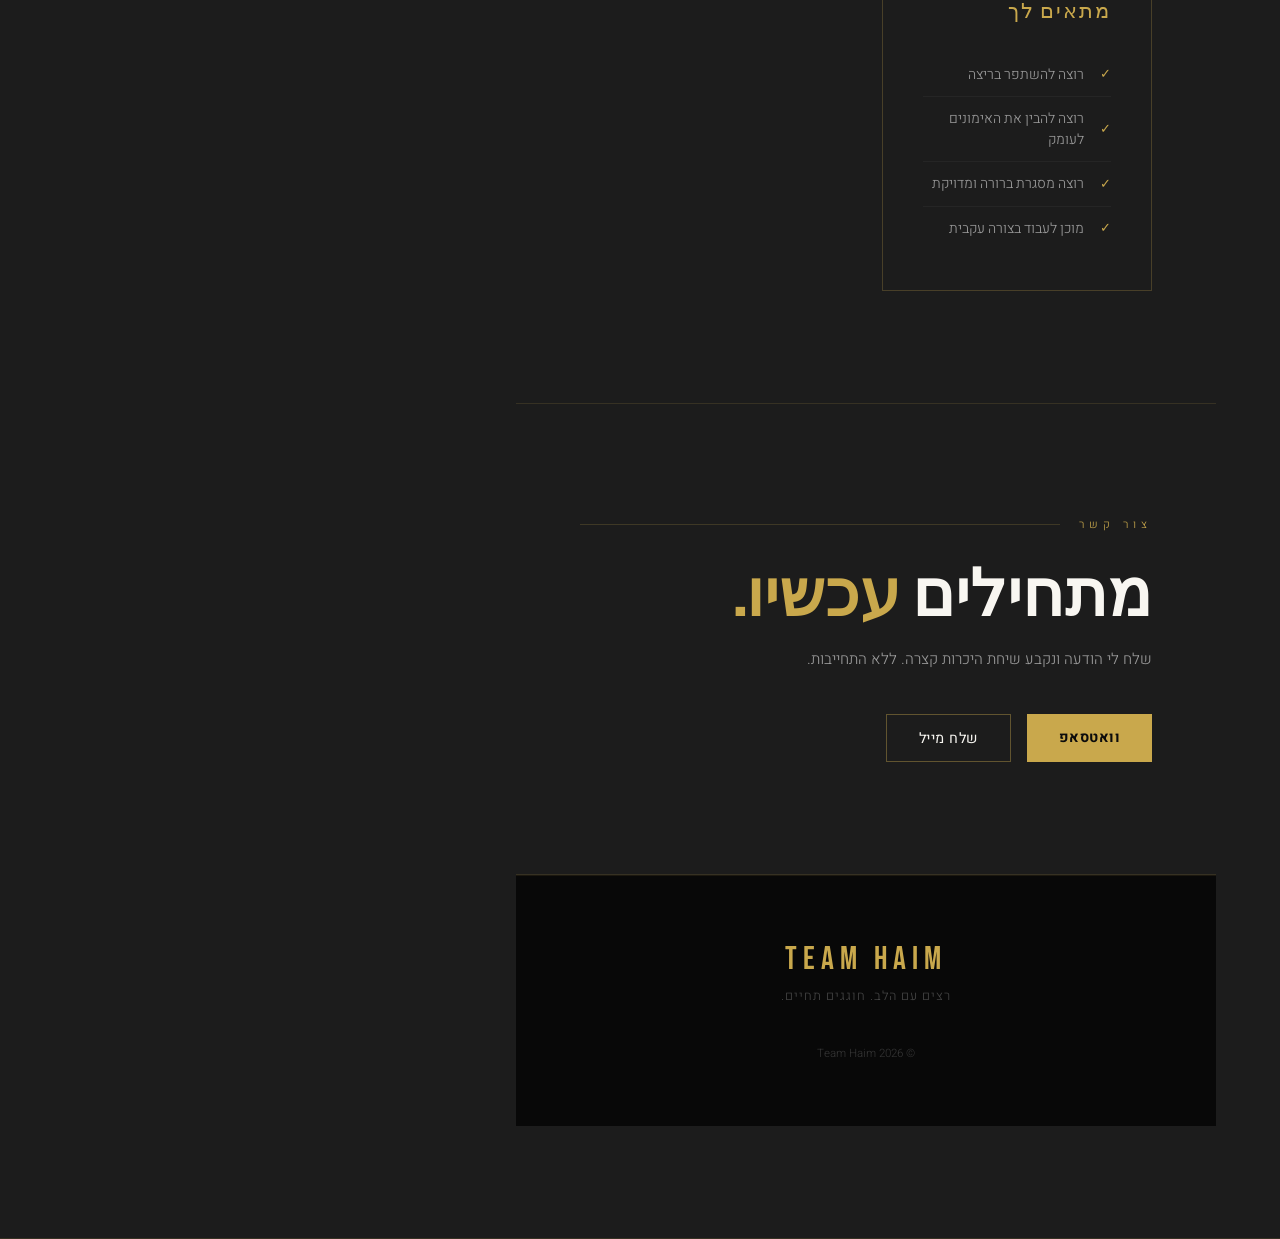
==== commit 0b5d9f25: "Remove contact buttons from index.html Removed contact buttons from the main section." ====
--- a/index.html
+++ b/index.html
@@ -192,12 +192,7 @@
       <span class="tag">ליווי שבועי</span>
       <span class="tag">הכנה לתחרויות</span>
     </div>
-    <div style="display:flex;gap:1rem;flex-wrap:wrap">
-      <a href="#contact" class="btn-gold">קבע שיחת היכרות</a>
-      <a href="https://wa.me/972558814177" target="_blank" class="btn-outline">וואטסאפ</a>
-    </div>
-  </div>
-</section>
+  
 
 <!-- למי מתאים -->
 <section class="whom-section">
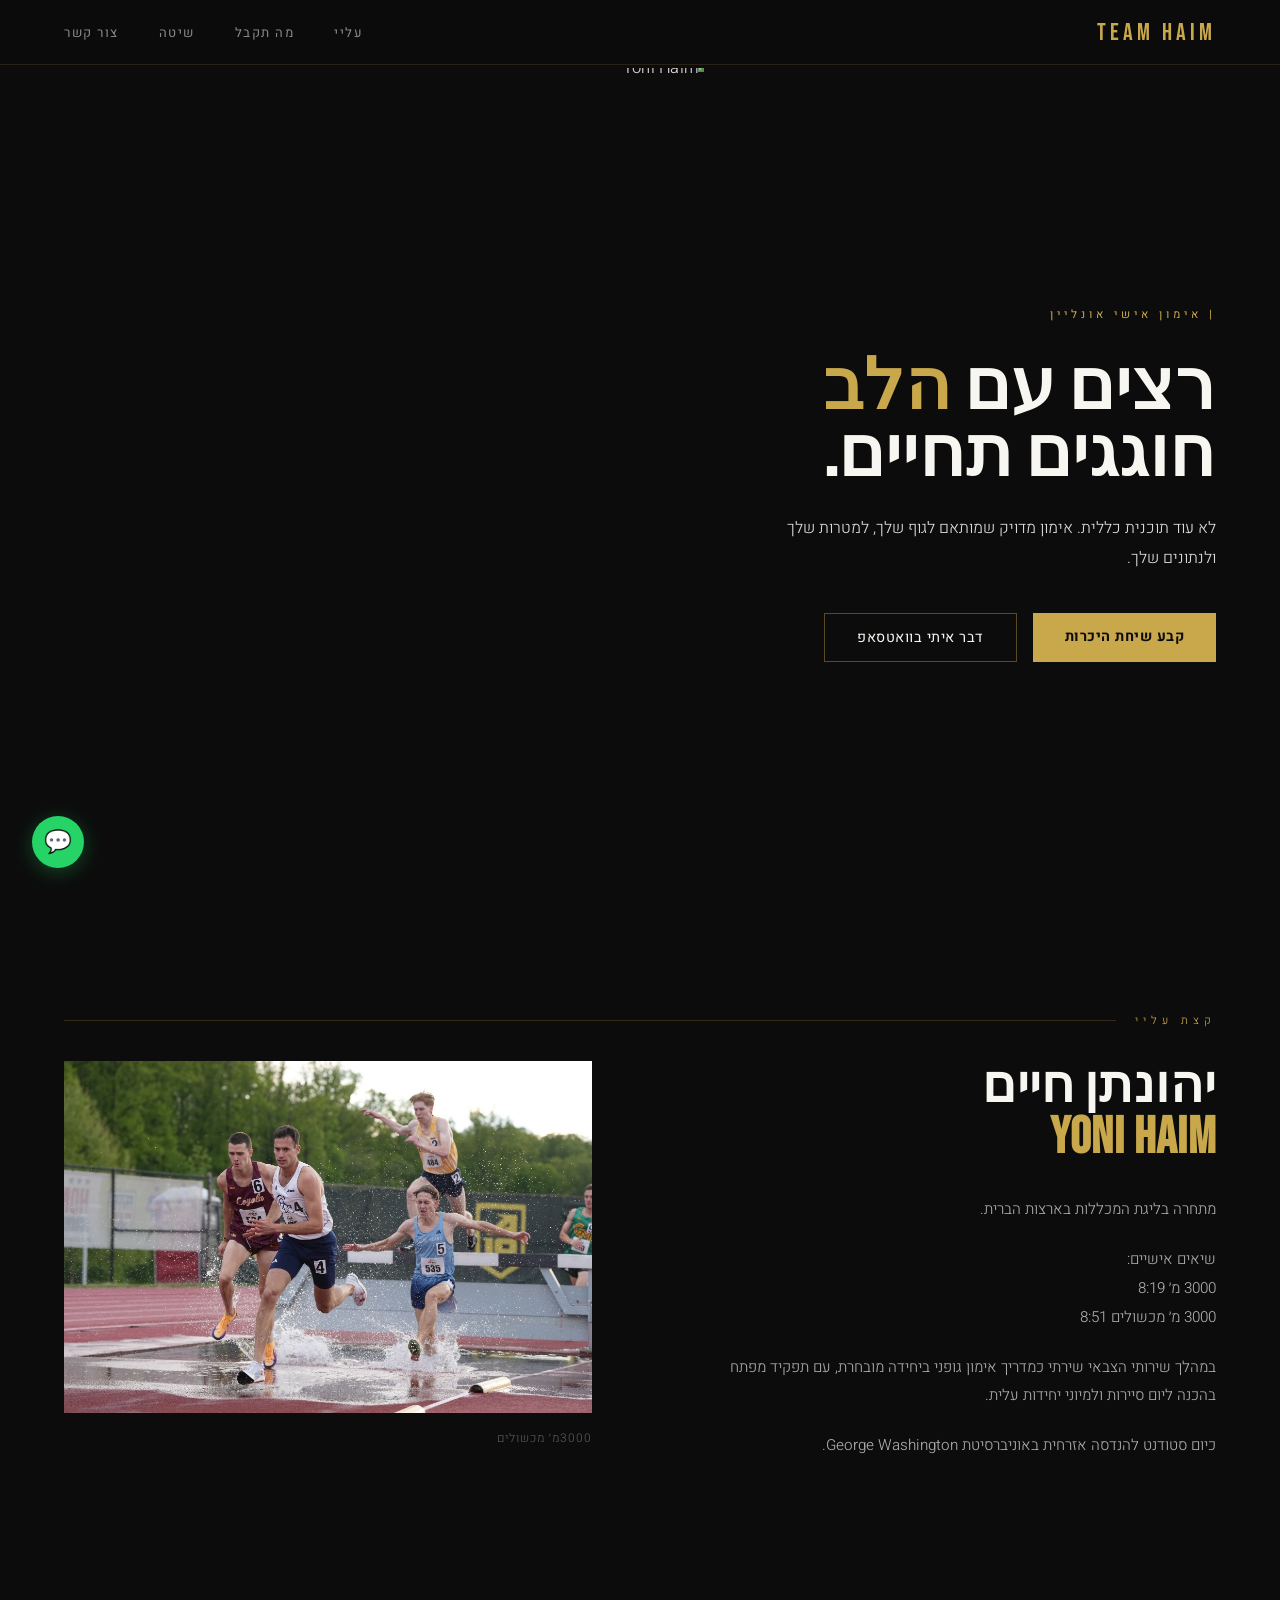
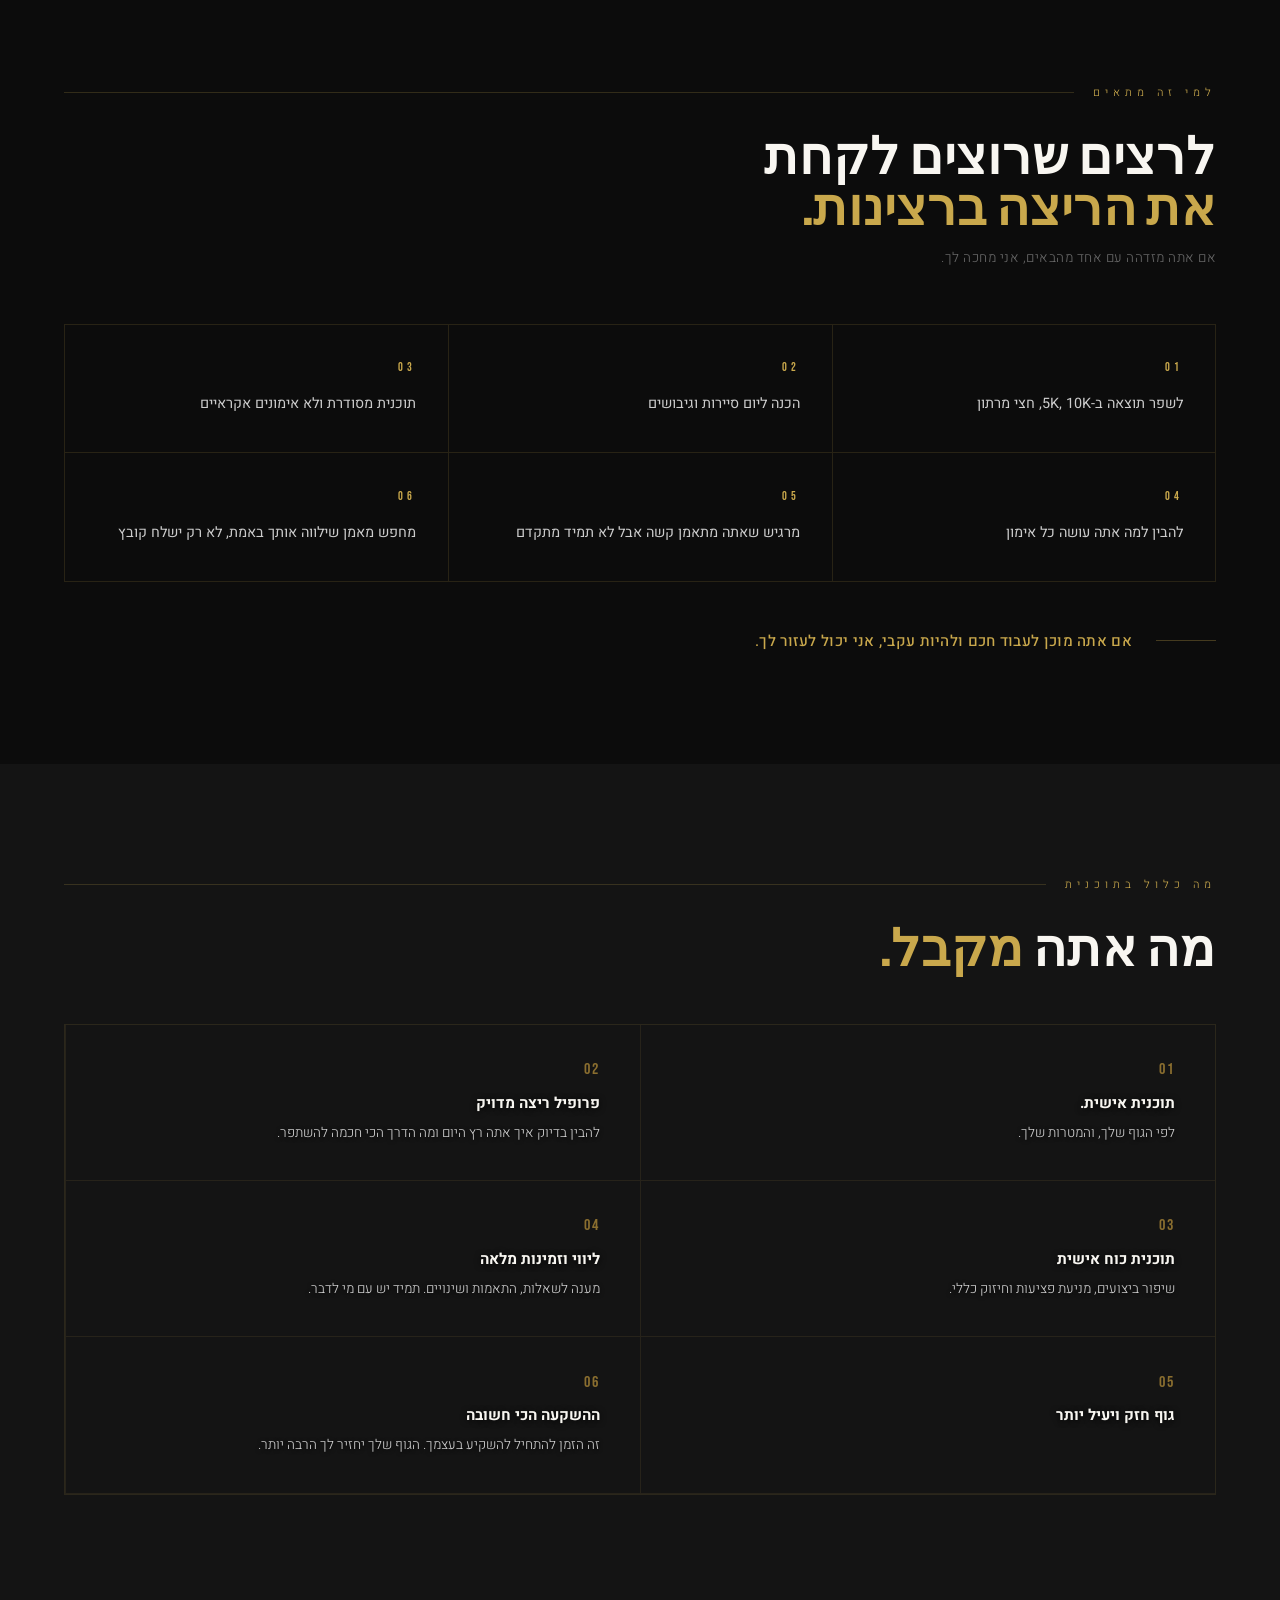
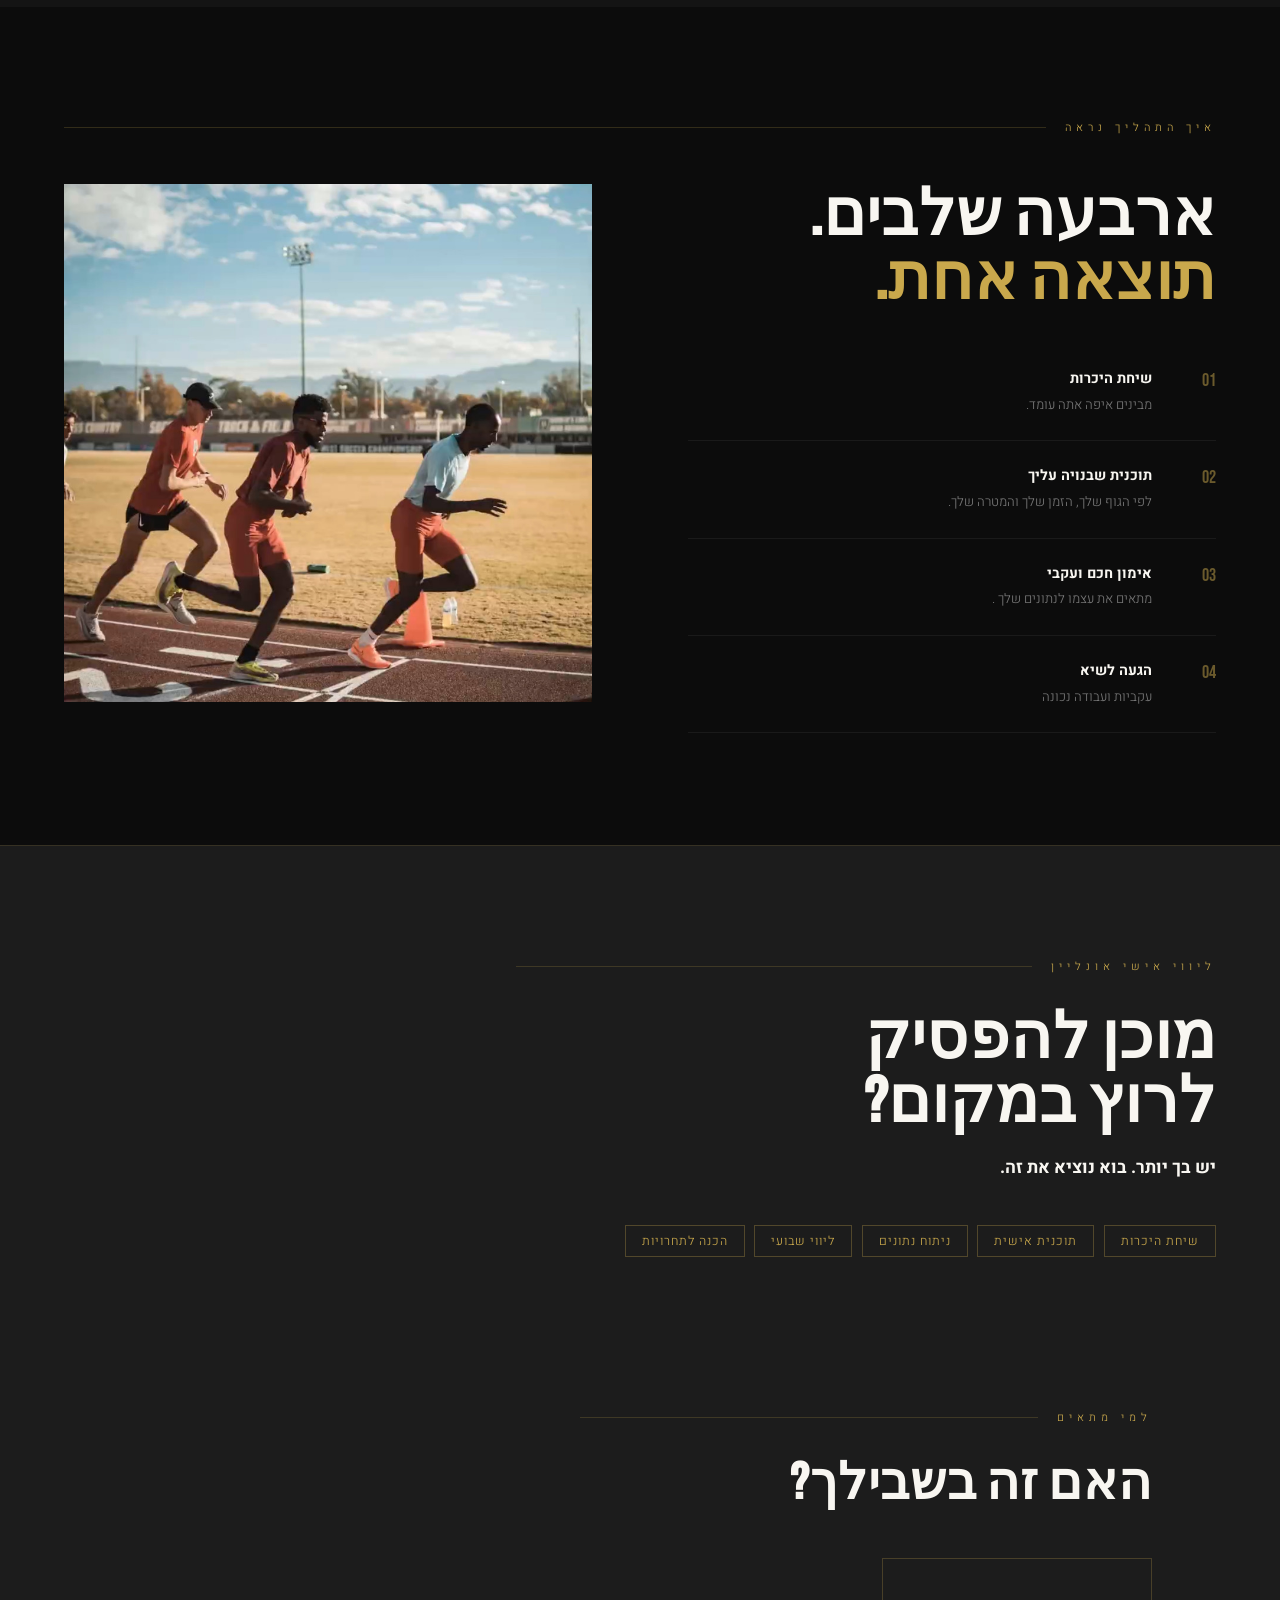
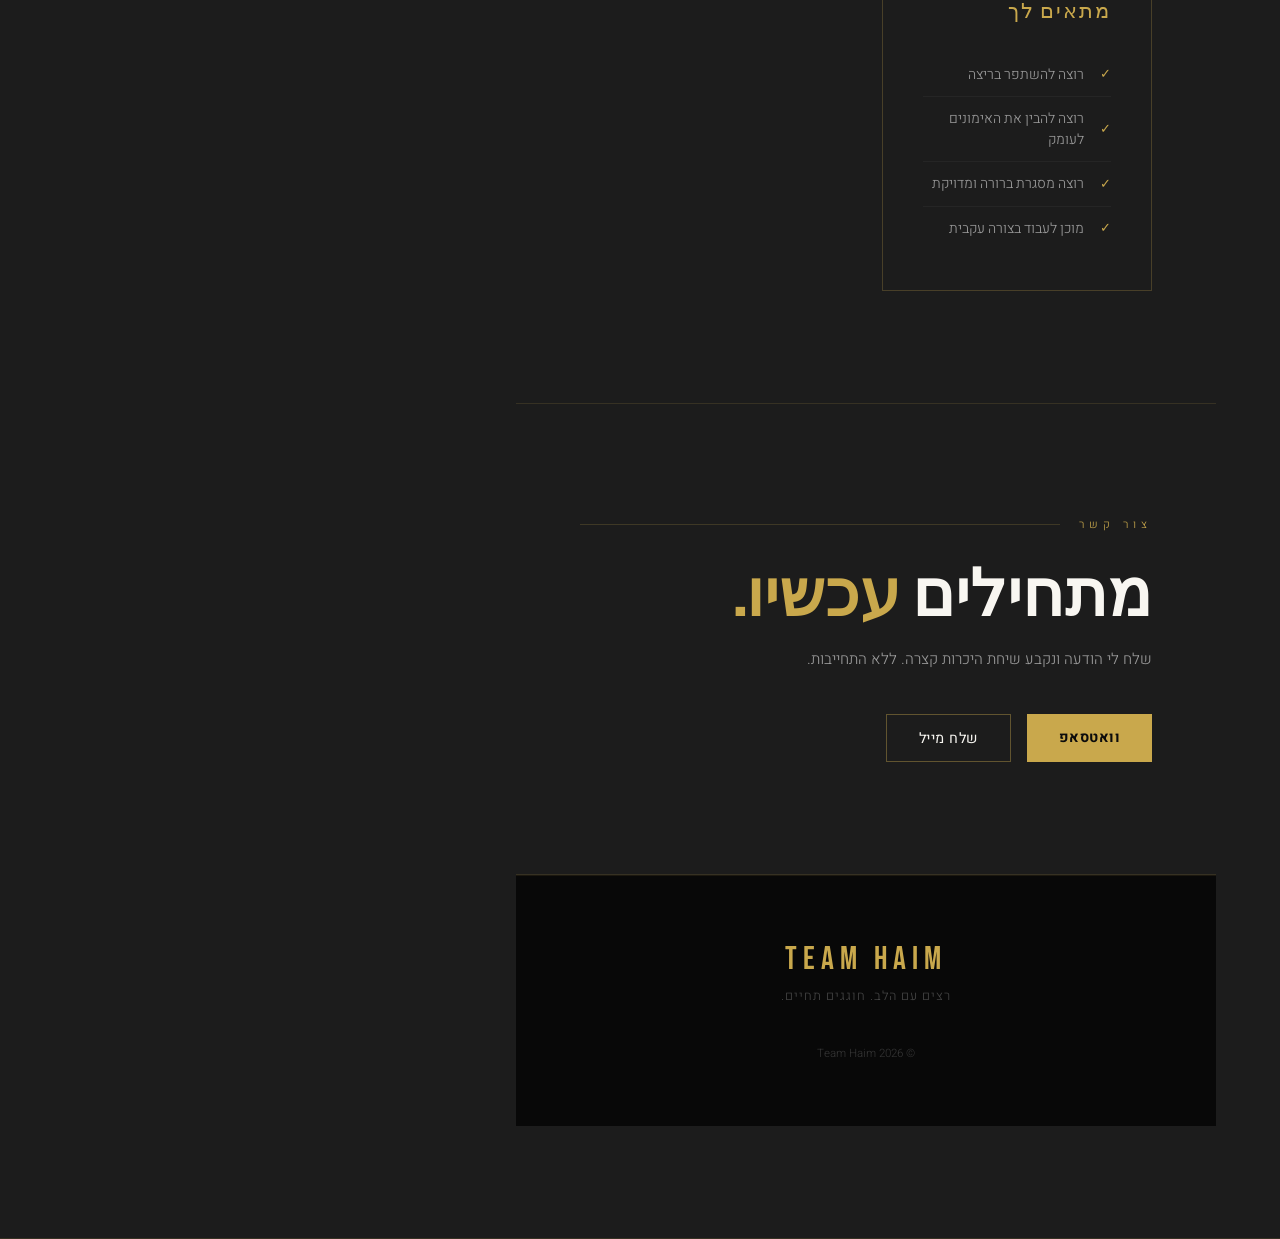
==== commit a5688be3: "Fix formatting of Hebrew text in index.html" ====
--- a/index.html
+++ b/index.html
@@ -89,13 +89,13 @@
   <div class="about-grid">
     <div class="about-text">
       <h2 class="section-title">יהונתן חיים<br><span style="color:var(--gold)">Yoni Haim</span></h2>
-    <p>.מתחרה בליגת המכללות בארצות הברית .</p>
+    <p>מתחרה בליגת המכללות בארצות הברית.</p>
 <p>
   שיאים אישיים:<br>
   3000 מ׳  8:19<br>
   3000 מ׳ מכשולים  8:51
 </p>
-      <p>בבמהלך שירותי הצבאי שירתי כמדריך אימון גופני ביחידה מובחרת, עם תפקיד מפתח בהכנה ליום סיירות  ולמיוני יחידות עלית.</p>
+      <p>במהלך שירותי הצבאי שירתי כמדריך אימון גופני ביחידה מובחרת, עם תפקיד מפתח בהכנה ליום סיירות  ולמיוני יחידות עלית.</p>
       <p>כיום סטודנט להנדסה אזרחית באוניברסיטת George Washington.</p>
     </div>
     <div class="about-image-stack">
